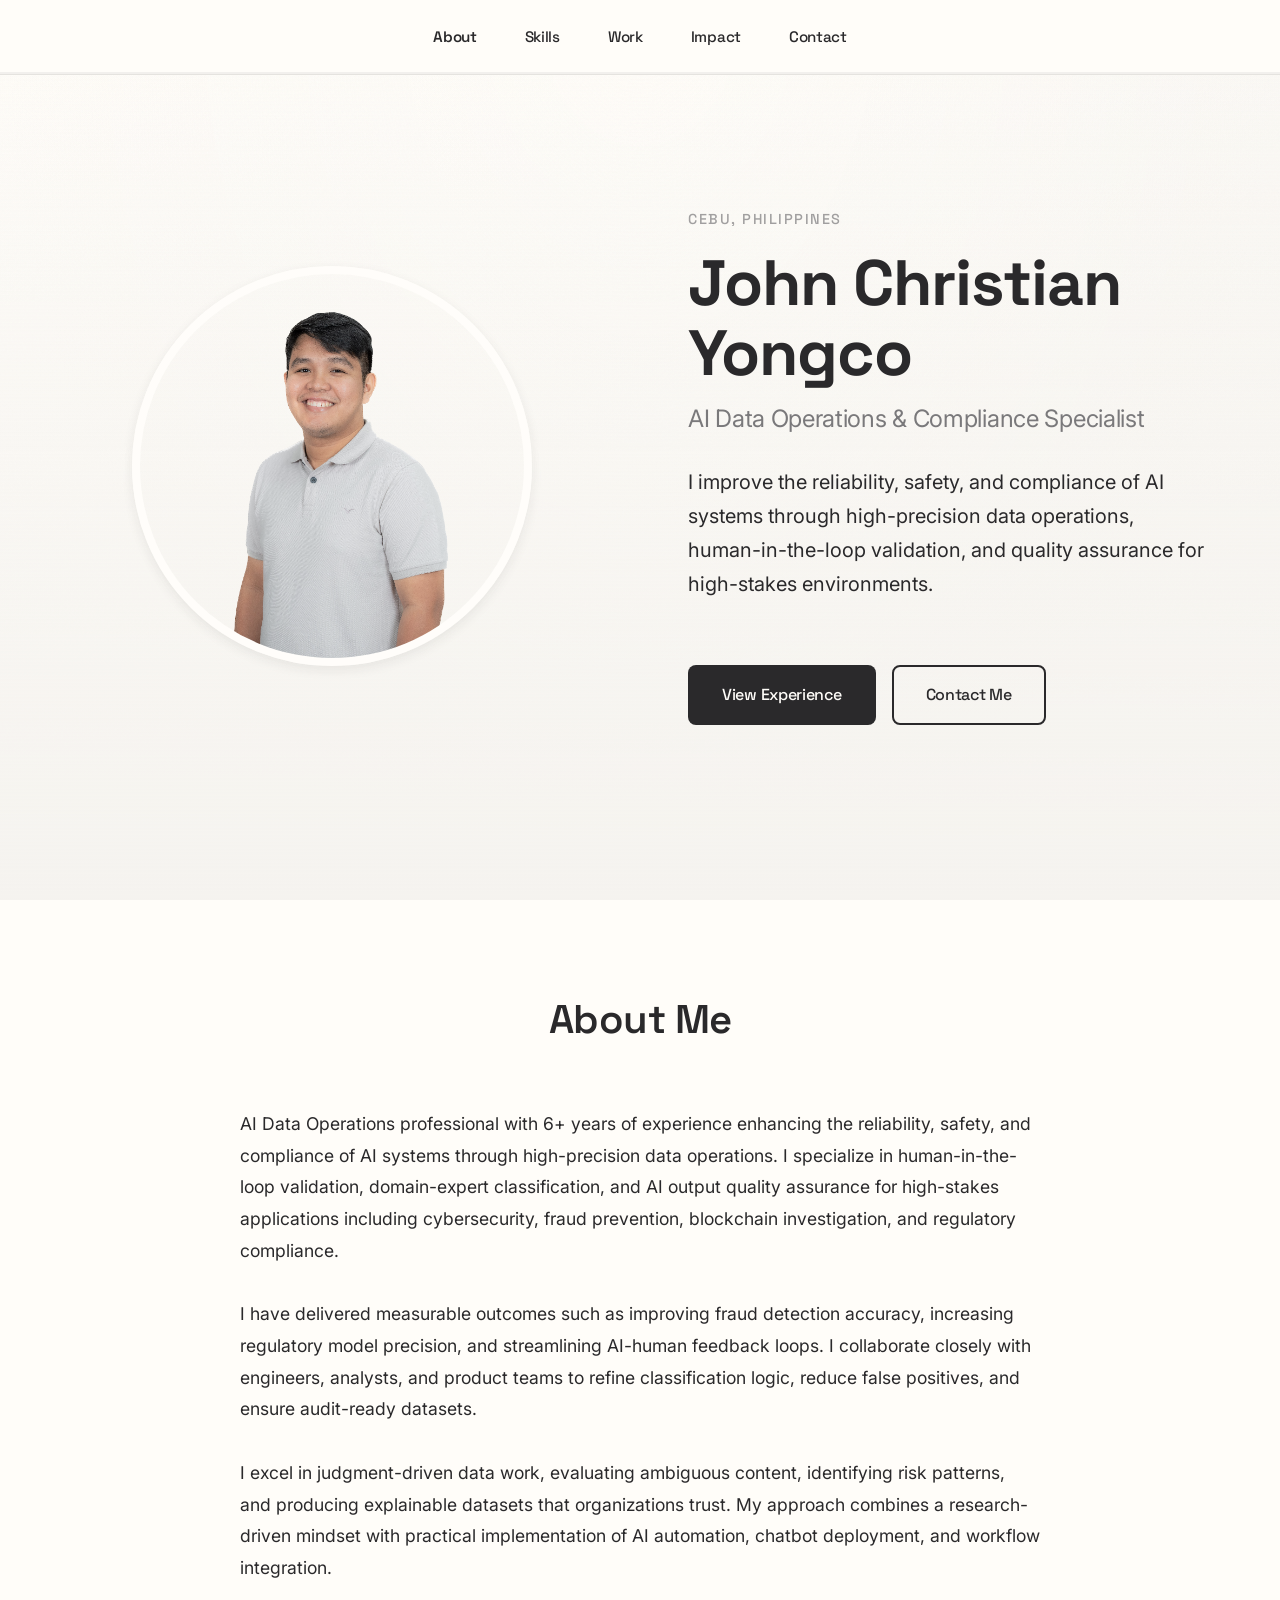
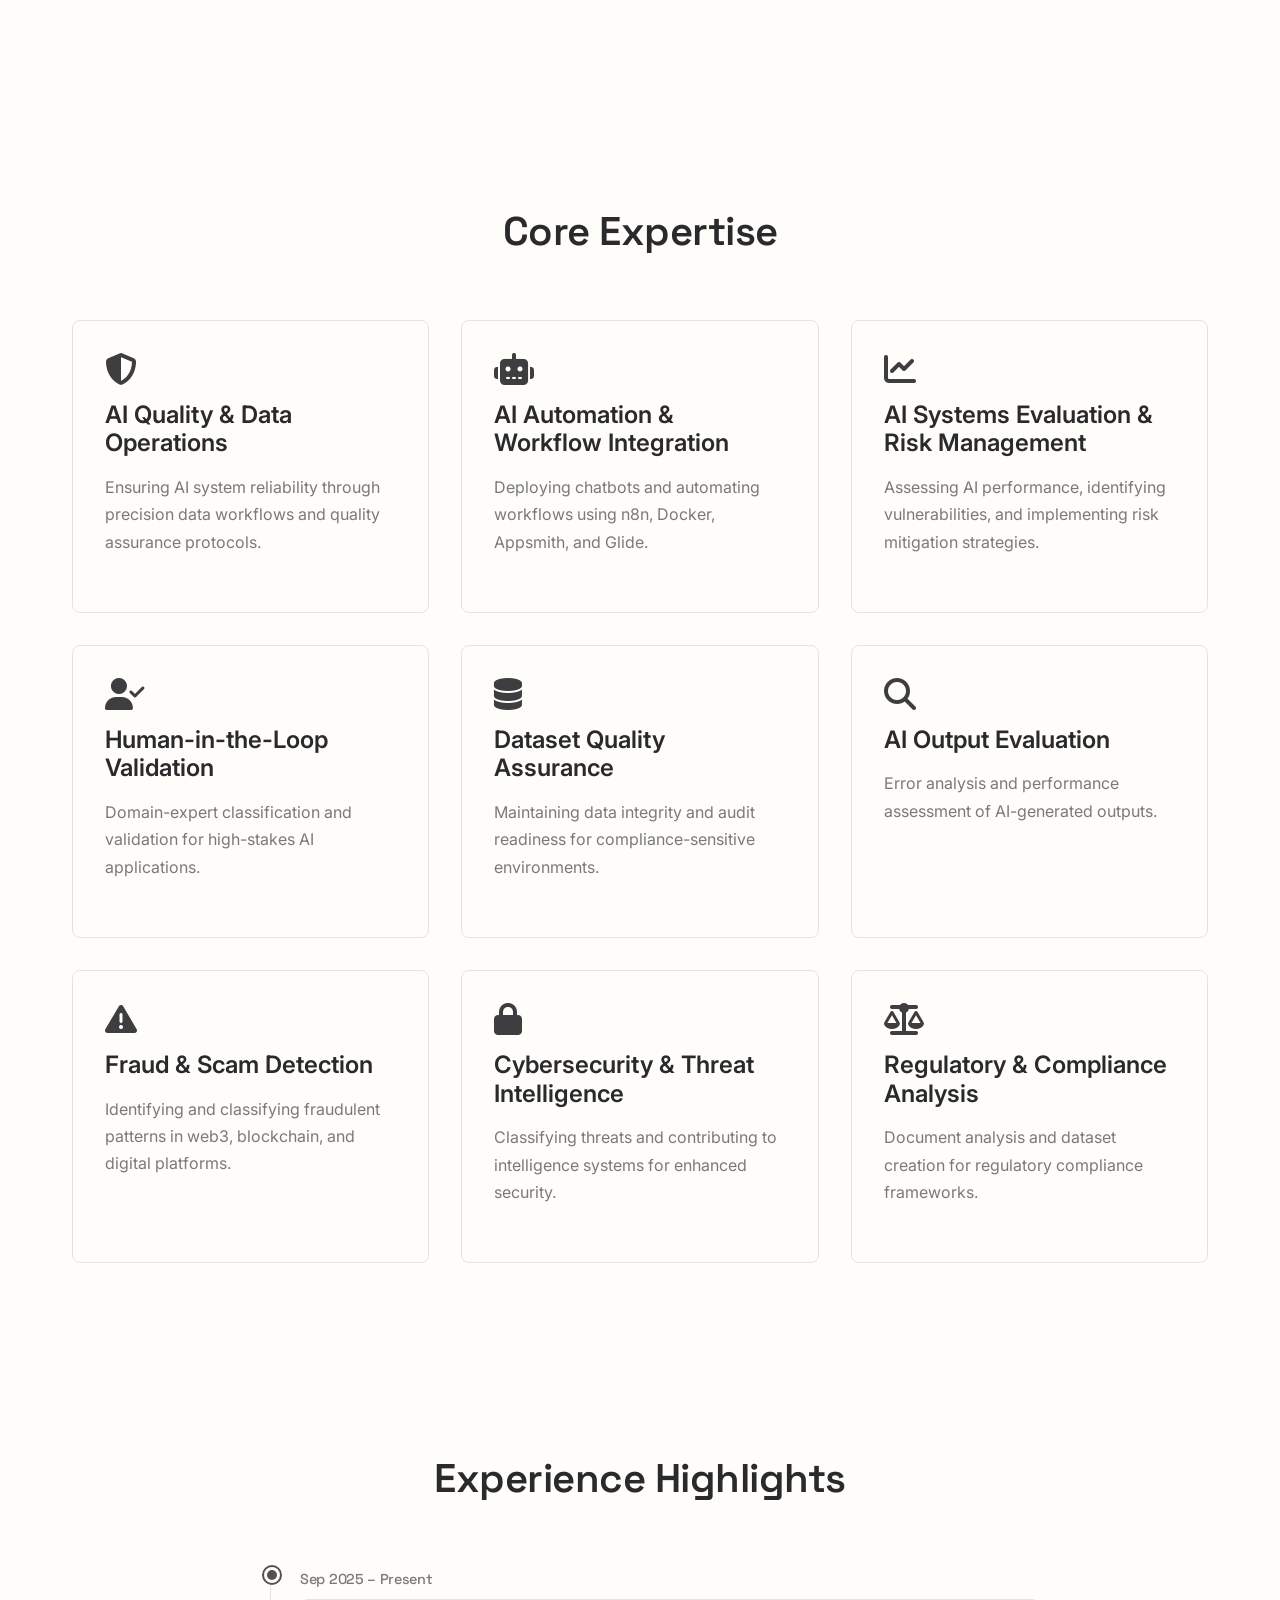
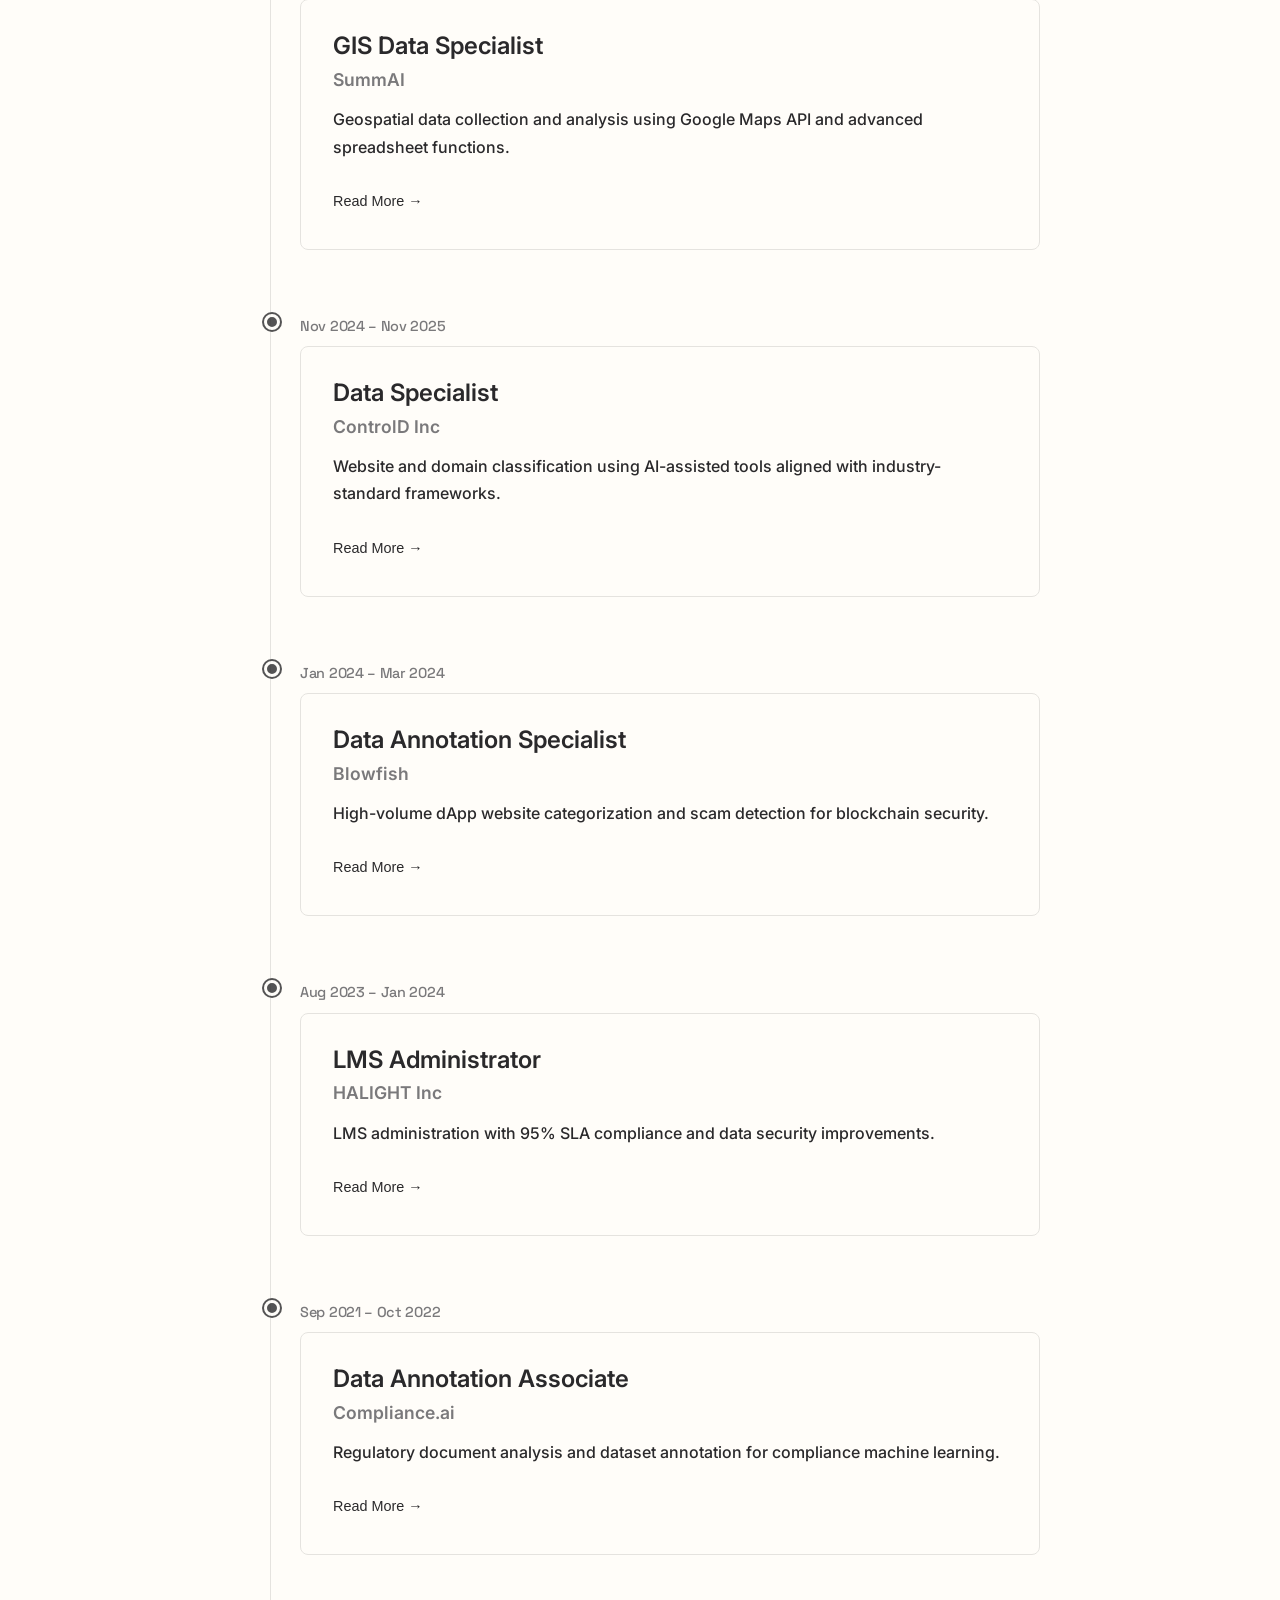
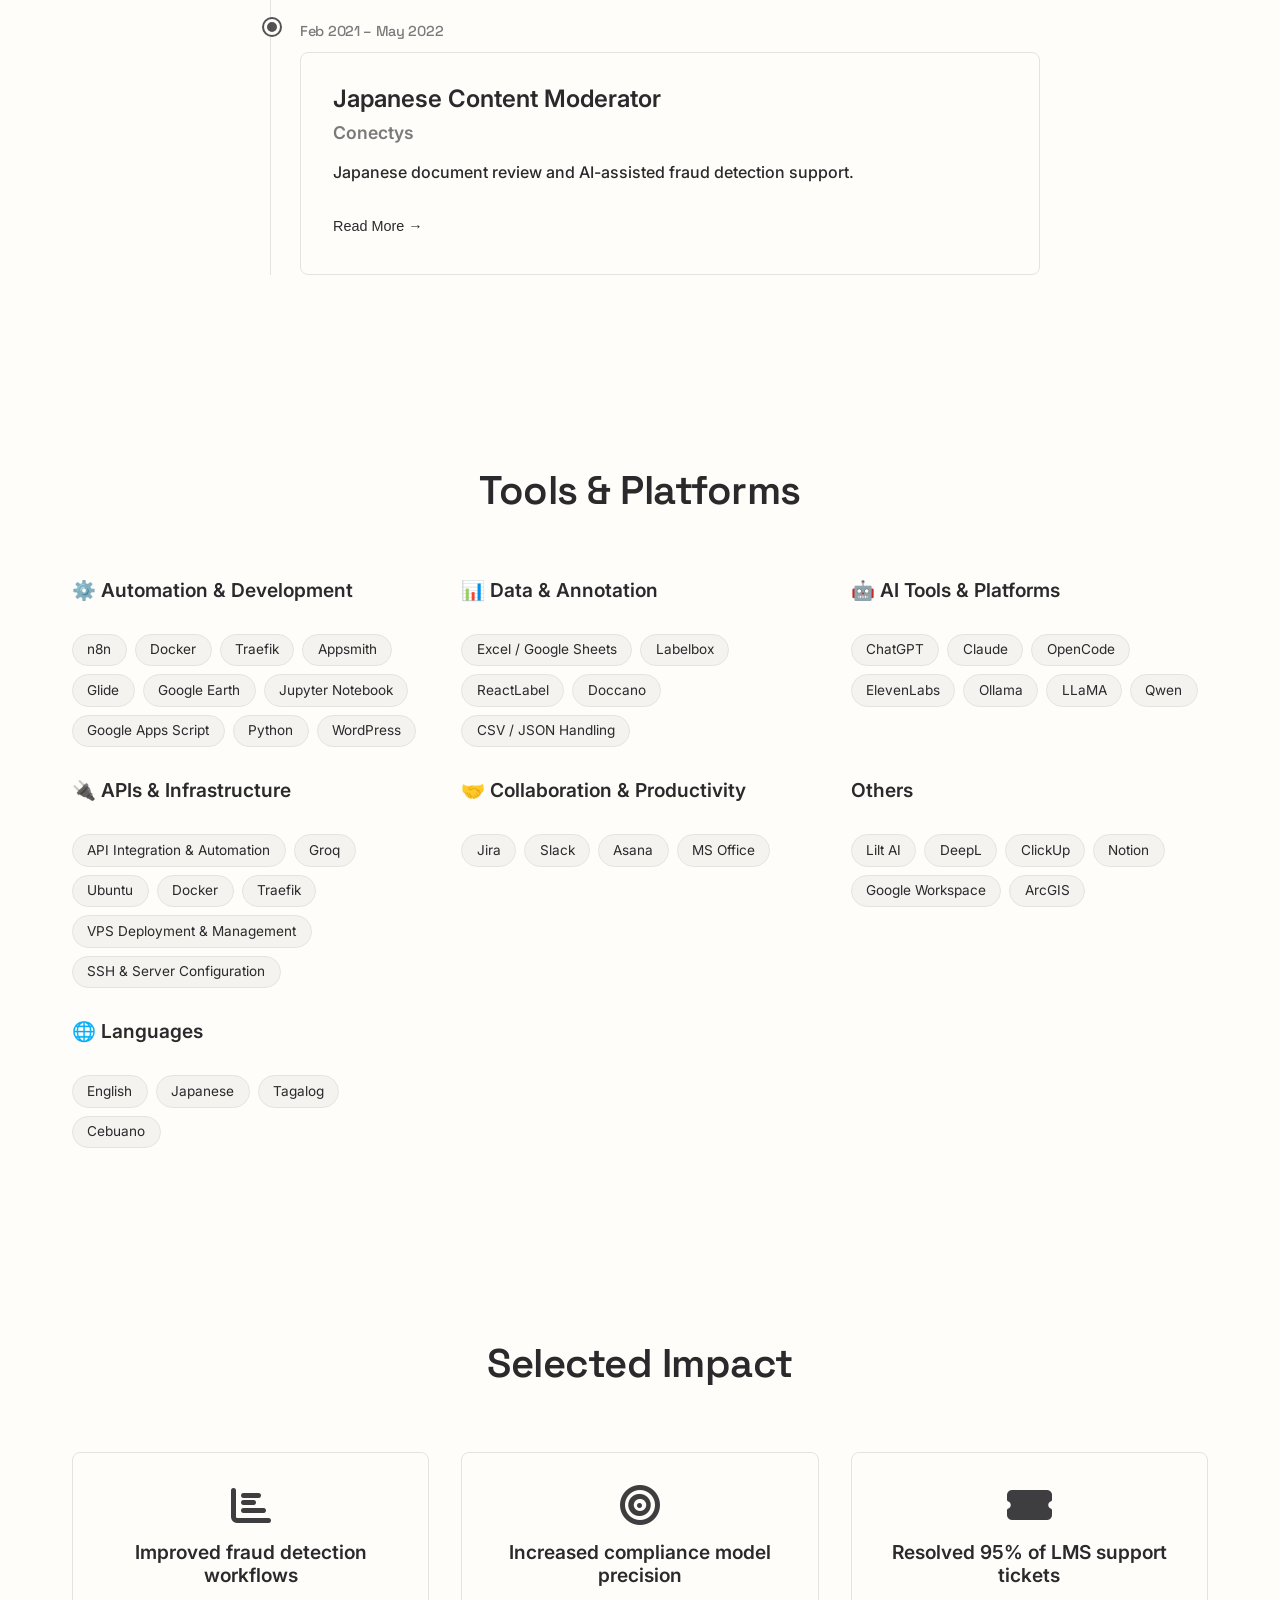
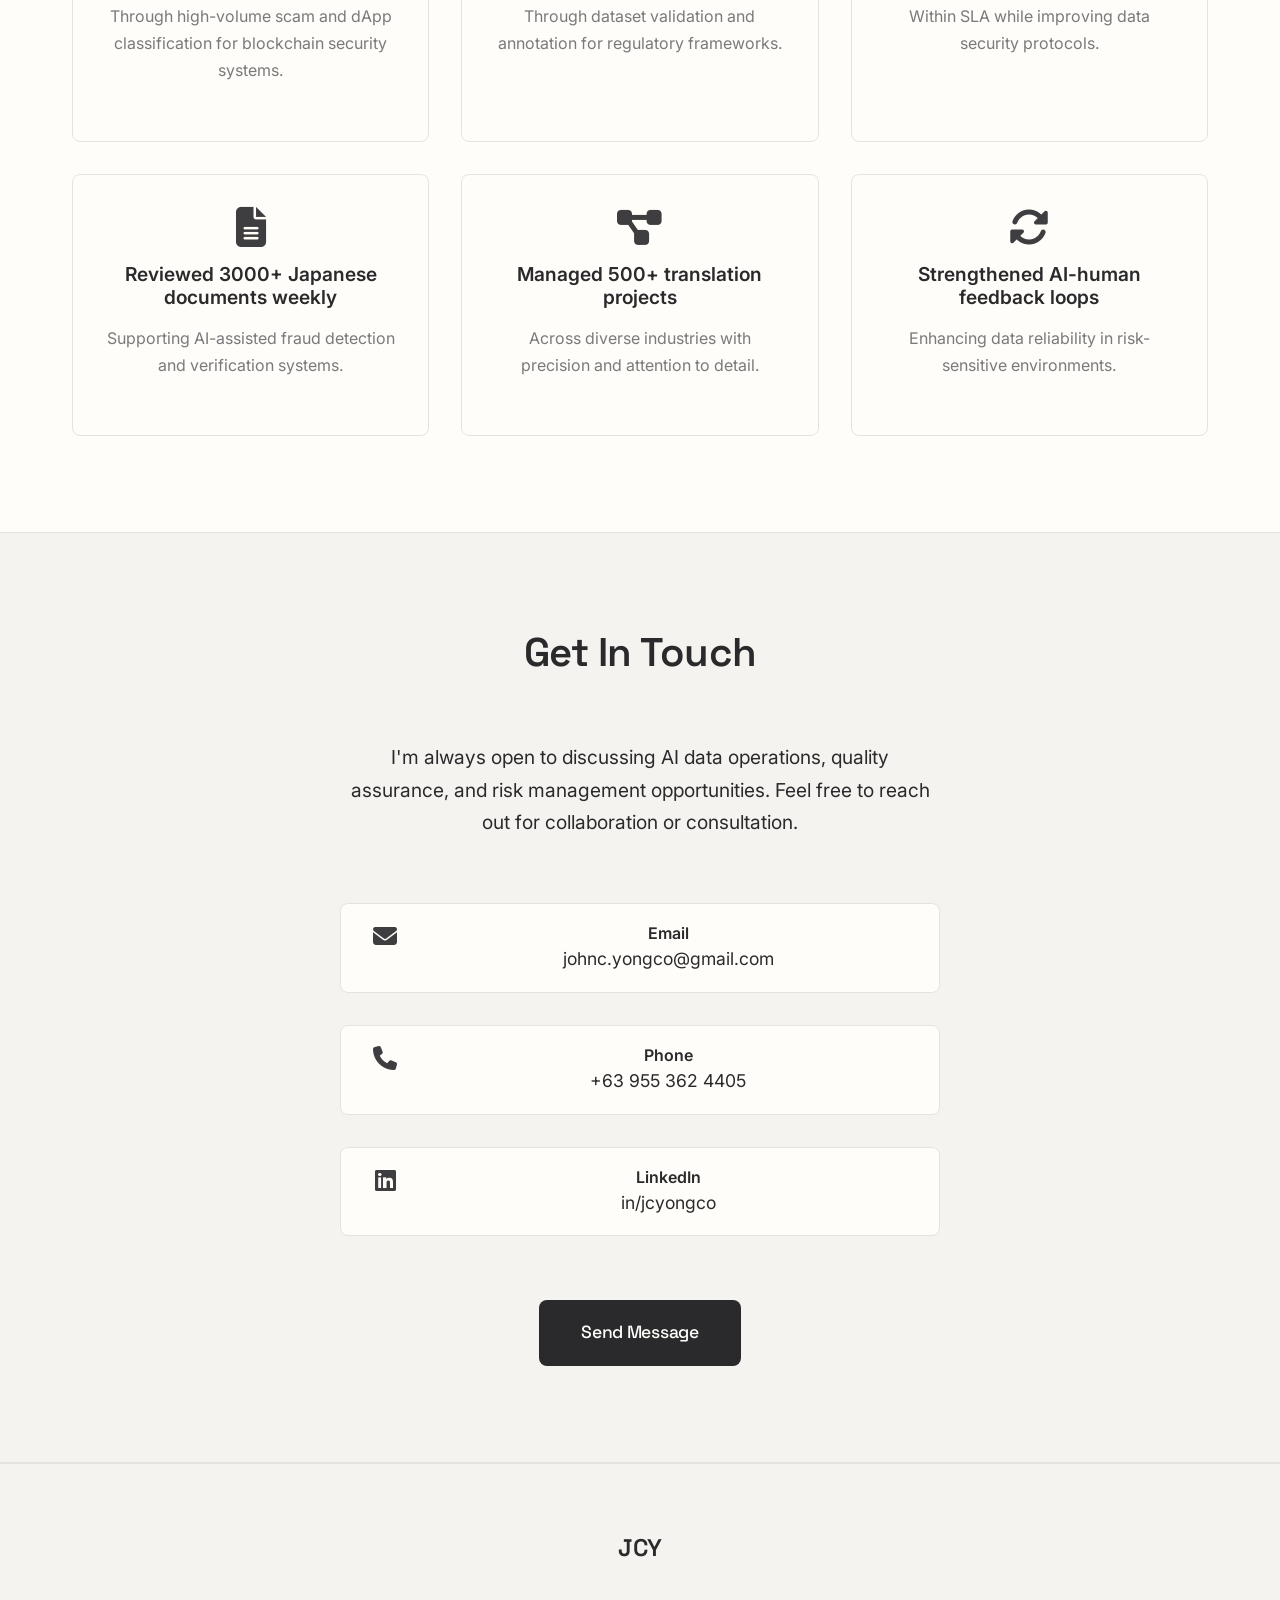
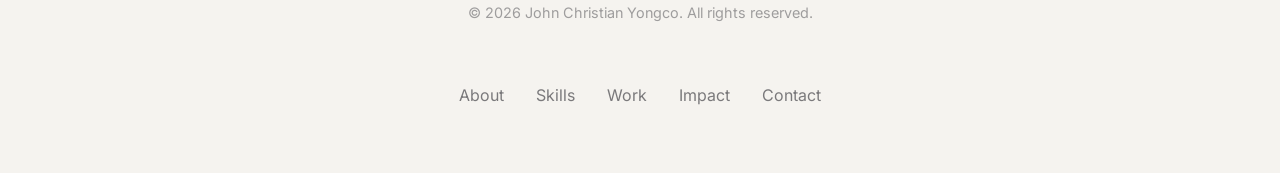
==== index.html @ 4a2e8c57 "Complete portfolio website redesign with monochrome theme - Updated to monochrome color palette (#ff" ====
<!DOCTYPE html>
<html lang="en">
<head>
    <meta charset="UTF-8">
    <meta name="viewport" content="width=device-width, initial-scale=1.0">
    <title>John Christian Yongco | AI Data Operations Specialist</title>
    <meta name="description" content="AI Data Operations professional with 6+ years of experience improving the reliability, safety, and compliance of AI systems through high-precision data work.">
    <link rel="preconnect" href="https://fonts.googleapis.com">
    <link rel="preconnect" href="https://fonts.gstatic.com" crossorigin>
    <link href="https://fonts.googleapis.com/css2?family=Space+Grotesk:wght@300;400;500;600;700&family=Inter:wght@300;400;500;600&display=swap" rel="stylesheet">
    <link rel="stylesheet" href="https://cdnjs.cloudflare.com/ajax/libs/font-awesome/6.4.0/css/all.min.css">
    <link rel="stylesheet" href="style.css">
    <link rel="icon" type="image/x-icon" href="data:image/svg+xml,<svg xmlns=%22http://www.w3.org/2000/svg%22 viewBox=%220 0 100 100%22><text y=%22.9em%22 font-size=%2290%22>⚡</text></svg>">
    
    <!-- JSON-LD Schema Markup -->
    <script type="application/ld+json">
    {
        "@context": "https://schema.org",
        "@type": "Person",
        "name": "John Christian Yongco",
        "jobTitle": "AI Data Operations & Compliance Specialist",
        "description": "AI Data Operations professional with 6+ years of experience improving the reliability, safety, and compliance of AI systems through high-precision data work.",
        "url": "https://jcyongco.com",
        "sameAs": [
            "https://linkedin.com/in/jcyongco"
        ],
        "address": {
            "@type": "PostalAddress",
            "addressLocality": "Cebu",
            "addressRegion": "Central Visayas",
            "addressCountry": "Philippines"
        },
        "email": "johnc.yongco@gmail.com",
        "telephone": "+639553624405",
        "knowsLanguage": ["English", "Japanese", "Tagalog", "Cebuano"],
        "knowsAbout": [
            "AI Data Operations",
            "AI Quality Assurance",
            "Human-in-the-Loop Validation",
            "Fraud Detection",
            "Cybersecurity",
            "Regulatory Compliance",
            "Data Annotation",
            "AI Automation",
            "Workflow Integration"
        ],
        "hasOccupation": {
            "@type": "Occupation",
            "name": "AI Data Operations Specialist",
            "description": "Specializing in improving AI system reliability, safety, and compliance through high-precision data operations and quality assurance.",
            "occupationLocation": "Philippines"
        }
    }
    </script>
</head>
<body>
    <!-- Navigation -->
    <nav class="nav">
        <div class="container nav-container">
            <a href="#" class="nav-logo">JCY</a>
            <div class="nav-links">
                <a href="#about">About</a>
                <a href="#expertise">Skills</a>
                <a href="#experience">Work</a>
                <a href="#impact">Impact</a>
                <a href="#contact">Contact</a>
            </div>
            <button class="nav-toggle" aria-label="Toggle navigation">
                <i class="fas fa-bars"></i>
            </button>
        </div>
        <div class="nav-progress">
            <div class="nav-progress-bar"></div>
        </div>
    </nav>

    <!-- Hero Section -->
    <section class="hero">
        <div class="container hero-container">
            <div class="hero-grid">
                <div class="hero-image">
                    <img src="Images/DSC06567.png" alt="John Christian Yongco - AI Data Operations Specialist" class="profile-image" fetchpriority="high" loading="eager" width="400" height="400">
                </div>
                <div class="hero-content">
                    <p class="hero-location">Cebu, Philippines</p>
                    <h1 class="hero-title">John Christian Yongco</h1>
                    <h2 class="hero-subtitle">AI Data Operations & Compliance Specialist</h2>
                    <p class="hero-description">
                        I improve the reliability, safety, and compliance of AI systems through high-precision data operations, human-in-the-loop validation, and quality assurance for high-stakes environments.
                    </p>
                    <div class="hero-buttons">
                        <a href="#experience" class="btn btn-primary">View Experience</a>
                        <a href="#contact" class="btn btn-secondary">Contact Me</a>
                    </div>
                </div>
            </div>
        </div>
    </section>

    <!-- About Section -->
    <section id="about" class="section about">
        <div class="container">
            <h2 class="section-title">About Me</h2>
            <div class="about-content">
                <p>
                    AI Data Operations professional with 6+ years of experience enhancing the reliability, safety, and compliance of AI systems through high-precision data operations. I specialize in human-in-the-loop validation, domain-expert classification, and AI output quality assurance for high-stakes applications including cybersecurity, fraud prevention, blockchain investigation, and regulatory compliance.
                </p>
                <p>
                    I have delivered measurable outcomes such as improving fraud detection accuracy, increasing regulatory model precision, and streamlining AI-human feedback loops. I collaborate closely with engineers, analysts, and product teams to refine classification logic, reduce false positives, and ensure audit-ready datasets.
                </p>
                <p>
                    I excel in judgment-driven data work, evaluating ambiguous content, identifying risk patterns, and producing explainable datasets that organizations trust. My approach combines a research-driven mindset with practical implementation of AI automation, chatbot deployment, and workflow integration.
                </p>
            </div>
        </div>
    </section>

    <!-- Core Expertise Section -->
    <section id="expertise" class="section expertise">
        <div class="container">
            <h2 class="section-title">Core Expertise</h2>
            <div class="expertise-grid">
                <div class="expertise-card">
                    <i class="fas fa-shield-alt"></i>
                    <h3>AI Quality & Data Operations</h3>
                    <p>Ensuring AI system reliability through precision data workflows and quality assurance protocols.</p>
                </div>
                <div class="expertise-card">
                    <i class="fas fa-robot"></i>
                    <h3>AI Automation & Workflow Integration</h3>
                    <p>Deploying chatbots and automating workflows using n8n, Docker, Appsmith, and Glide.</p>
                </div>
                <div class="expertise-card">
                    <i class="fas fa-chart-line"></i>
                    <h3>AI Systems Evaluation & Risk Management</h3>
                    <p>Assessing AI performance, identifying vulnerabilities, and implementing risk mitigation strategies.</p>
                </div>
                <div class="expertise-card">
                    <i class="fas fa-user-check"></i>
                    <h3>Human-in-the-Loop Validation</h3>
                    <p>Domain-expert classification and validation for high-stakes AI applications.</p>
                </div>
                <div class="expertise-card">
                    <i class="fas fa-database"></i>
                    <h3>Dataset Quality Assurance</h3>
                    <p>Maintaining data integrity and audit readiness for compliance-sensitive environments.</p>
                </div>
                <div class="expertise-card">
                    <i class="fas fa-search"></i>
                    <h3>AI Output Evaluation</h3>
                    <p>Error analysis and performance assessment of AI-generated outputs.</p>
                </div>
                <div class="expertise-card">
                    <i class="fas fa-exclamation-triangle"></i>
                    <h3>Fraud & Scam Detection</h3>
                    <p>Identifying and classifying fraudulent patterns in web3, blockchain, and digital platforms.</p>
                </div>
                <div class="expertise-card">
                    <i class="fas fa-lock"></i>
                    <h3>Cybersecurity & Threat Intelligence</h3>
                    <p>Classifying threats and contributing to intelligence systems for enhanced security.</p>
                </div>
                <div class="expertise-card">
                    <i class="fas fa-balance-scale"></i>
                    <h3>Regulatory & Compliance Analysis</h3>
                    <p>Document analysis and dataset creation for regulatory compliance frameworks.</p>
                </div>
            </div>
        </div>
    </section>

    <!-- Experience Section -->
    <section id="experience" class="section experience">
        <div class="container">
            <h2 class="section-title">Experience Highlights</h2>
            <div class="experience-timeline">
                <div class="experience-item">
                    <div class="experience-date">Sep 2025 – Present</div>
                    <div class="experience-content">
                        <h3>GIS Data Specialist</h3>
                        <h4>SummAI</h4>
                        <p class="experience-summary">Geospatial data collection and analysis using Google Maps API and advanced spreadsheet functions.</p>
                        <div class="experience-details">
                            <p>Using Google Maps API and advanced spreadsheet functions to collect, organize, and analyze geospatial data. Researching and validating datasets for mapping and location-based projects, processing addresses for GIS accuracy, and improving efficiency in spatial data workflows.</p>
                        </div>
                        <button class="btn-read-more" data-target="exp1">Read More</button>
                    </div>
                </div>
                <div class="experience-item">
                    <div class="experience-date">Nov 2024 – Nov 2025</div>
                    <div class="experience-content">
                        <h3>Data Specialist</h3>
                        <h4>ControlD Inc</h4>
                        <p class="experience-summary">Website and domain classification using AI-assisted tools aligned with industry-standard frameworks.</p>
                        <div class="experience-details">
                            <p>Classified websites and domains using AI-assisted tools aligned with industry-standard frameworks. Performed manual review of AI-generated outputs for quality and accuracy, identified website functions and risk factors for precise categorization, and contributed to threat intelligence and filtering systems.</p>
                        </div>
                        <button class="btn-read-more" data-target="exp2">Read More</button>
                    </div>
                </div>
                <div class="experience-item">
                    <div class="experience-date">Jan 2024 – Mar 2024</div>
                    <div class="experience-content">
                        <h3>Data Annotation Specialist</h3>
                        <h4>Blowfish</h4>
                        <p class="experience-summary">High-volume dApp website categorization and scam detection for blockchain security.</p>
                        <div class="experience-details">
                            <p>Categorized over 1000 dApp websites per day, identified and blocked over 500 scam websites daily, and labeled datasets to improve fraud detection model performance for blockchain security applications.</p>
                        </div>
                        <button class="btn-read-more" data-target="exp3">Read More</button>
                    </div>
                </div>
                <div class="experience-item">
                    <div class="experience-date">Aug 2023 – Jan 2024</div>
                    <div class="experience-content">
                        <h3>LMS Administrator</h3>
                        <h4>HALIGHT Inc</h4>
                        <p class="experience-summary">LMS administration with 95% SLA compliance and data security improvements.</p>
                        <div class="experience-details">
                            <p>Resolved 95% of user tickets within SLA, improved data security protocols, supported content migration and localization, investigated fraudulent accounts, and reviewed analytics for technical troubleshooting.</p>
                        </div>
                        <button class="btn-read-more" data-target="exp4">Read More</button>
                    </div>
                </div>
                <div class="experience-item">
                    <div class="experience-date">Sep 2021 – Oct 2022</div>
                    <div class="experience-content">
                        <h3>Data Annotation Associate</h3>
                        <h4>Compliance.ai</h4>
                        <p class="experience-summary">Regulatory document analysis and dataset annotation for compliance machine learning.</p>
                        <div class="experience-details">
                            <p>Managed and analyzed regulatory documents across jurisdictions, annotated and validated datasets for compliance-related machine learning, and helped improve model precision for regulatory compliance applications.</p>
                        </div>
                        <button class="btn-read-more" data-target="exp5">Read More</button>
                    </div>
                </div>
                <div class="experience-item">
                    <div class="experience-date">Feb 2021 – May 2022</div>
                    <div class="experience-content">
                        <h3>Japanese Content Moderator</h3>
                        <h4>Conectys</h4>
                        <p class="experience-summary">Japanese document review and AI-assisted fraud detection support.</p>
                        <div class="experience-details">
                            <p>Reviewed over 3000 Japanese documents weekly, supported AI-assisted fraud detection and document verification, exceeded SLA by 15%, and worked with QA teams to improve output quality.</p>
                        </div>
                        <button class="btn-read-more" data-target="exp6">Read More</button>
                    </div>
                </div>
            </div>
        </div>
    </section>

    <!-- Tools & Platforms Section -->
    <section class="section tools">
        <div class="container">
            <h2 class="section-title">Tools & Platforms</h2>
            <div class="tools-grid">
                <div class="tools-category">
                    <h3>⚙️ Automation & Development</h3>
                    <div class="tools-list">
                        <span>n8n</span>
                        <span>Docker</span>
                        <span>Traefik</span>
                        <span>Appsmith</span>
                        <span>Glide</span>
                        <span>Google Earth</span>
                        <span>Jupyter Notebook</span>
                        <span>Google Apps Script</span>
                        <span>Python</span>
                        <span>WordPress</span>
                    </div>
                </div>
                <div class="tools-category">
                    <h3>📊 Data & Annotation</h3>
                    <div class="tools-list">
                        <span>Excel / Google Sheets</span>
                        <span>Labelbox</span>
                        <span>ReactLabel</span>
                        <span>Doccano</span>
                        <span>CSV / JSON Handling</span>
                    </div>
                </div>
                <div class="tools-category">
                    <h3>🤖 AI Tools & Platforms</h3>
                    <div class="tools-list">
                        <span>ChatGPT</span>
                        <span>Claude</span>
                        <span>OpenCode</span>
                        <span>ElevenLabs</span>
                        <span>Ollama</span>
                        <span>LLaMA</span>
                        <span>Qwen</span>
                    </div>
                </div>
                <div class="tools-category">
                    <h3>🔌 APIs & Infrastructure</h3>
                    <div class="tools-list">
                        <span>API Integration & Automation</span>
                        <span>Groq</span>
                        <span>Ubuntu</span>
                        <span>Docker</span>
                        <span>Traefik</span>
                        <span>VPS Deployment & Management</span>
                        <span>SSH & Server Configuration</span>
                    </div>
                </div>
                <div class="tools-category">
                    <h3>🤝 Collaboration & Productivity</h3>
                    <div class="tools-list">
                        <span>Jira</span>
                        <span>Slack</span>
                        <span>Asana</span>
                        <span>MS Office</span>
                    </div>
                </div>
                <div class="tools-category">
                    <h3>Others</h3>
                    <div class="tools-list">
                        <span>Lilt AI</span>
                        <span>DeepL</span>
                        <span>ClickUp</span>
                        <span>Notion</span>
                        <span>Google Workspace</span>
                        <span>ArcGIS</span>
                    </div>
                </div>
                <div class="tools-category">
                    <h3>🌐 Languages</h3>
                    <div class="tools-list">
                        <span>English</span>
                        <span>Japanese</span>
                        <span>Tagalog</span>
                        <span>Cebuano</span>
                    </div>
                </div>
            </div>
        </div>
    </section>

    <!-- Impact Section -->
    <section id="impact" class="section impact">
        <div class="container">
            <h2 class="section-title">Selected Impact</h2>
            <div class="impact-grid">
                <div class="impact-card">
                    <i class="fas fa-chart-bar"></i>
                    <h3>Improved fraud detection workflows</h3>
                    <p>Through high-volume scam and dApp classification for blockchain security systems.</p>
                </div>
                <div class="impact-card">
                    <i class="fas fa-bullseye"></i>
                    <h3>Increased compliance model precision</h3>
                    <p>Through dataset validation and annotation for regulatory frameworks.</p>
                </div>
                <div class="impact-card">
                    <i class="fas fa-ticket-alt"></i>
                    <h3>Resolved 95% of LMS support tickets</h3>
                    <p>Within SLA while improving data security protocols.</p>
                </div>
                <div class="impact-card">
                    <i class="fas fa-file-alt"></i>
                    <h3>Reviewed 3000+ Japanese documents weekly</h3>
                    <p>Supporting AI-assisted fraud detection and verification systems.</p>
                </div>
                <div class="impact-card">
                    <i class="fas fa-project-diagram"></i>
                    <h3>Managed 500+ translation projects</h3>
                    <p>Across diverse industries with precision and attention to detail.</p>
                </div>
                <div class="impact-card">
                    <i class="fas fa-sync-alt"></i>
                    <h3>Strengthened AI-human feedback loops</h3>
                    <p>Enhancing data reliability in risk-sensitive environments.</p>
                </div>
            </div>
        </div>
    </section>

    <!-- Contact Section -->
    <section id="contact" class="section contact">
        <div class="container">
            <h2 class="section-title">Get In Touch</h2>
            <div class="contact-content">
                <p class="contact-description">
                    I'm always open to discussing AI data operations, quality assurance, and risk management opportunities. Feel free to reach out for collaboration or consultation.
                </p>
                <div class="contact-info">
                    <div class="contact-item">
                        <i class="fas fa-envelope"></i>
                        <div>
                            <h3>Email</h3>
                            <a href="mailto:johnc.yongco@gmail.com">johnc.yongco@gmail.com</a>
                        </div>
                    </div>
                    <div class="contact-item">
                        <i class="fas fa-phone"></i>
                        <div>
                            <h3>Phone</h3>
                            <a href="tel:+639553624405">+63 955 362 4405</a>
                        </div>
                    </div>
                    <div class="contact-item">
                        <i class="fab fa-linkedin"></i>
                        <div>
                            <h3>LinkedIn</h3>
                            <a href="https://linkedin.com/in/jcyongco" target="_blank">in/jcyongco</a>
                        </div>
                    </div>
                </div>
                <a href="mailto:johnc.yongco@gmail.com" class="btn btn-primary btn-large">Send Message</a>
            </div>
        </div>
    </section>

    <!-- Footer -->
    <footer class="footer">
        <div class="container">
            <div class="footer-content">
                <div class="footer-logo">JCY</div>
                <p class="footer-copyright">© 2025 John Christian Yongco. All rights reserved.</p>
                <div class="footer-links">
                    <a href="#about">About</a>
                    <a href="#expertise">Skills</a>
                    <a href="#experience">Work</a>
                    <a href="#impact">Impact</a>
                    <a href="#contact">Contact</a>
                </div>
            </div>
        </div>
    </footer>

    <script src="script.js"></script>
</body>
</html>
---- style.css ----
/* Reset & Base Styles */
* {
    margin: 0;
    padding: 0;
    box-sizing: border-box;
}

:root {
    --color-primary: #2a292b;
    --color-secondary: #5a595b;
    --color-accent: #2a292b;
    --color-text: #2a292b;
    --color-text-light: #7a797b;
    --color-background: #fffdf9;
    --color-background-alt: #f5f3ef;
    --color-border: #e5e3df;
    --color-card: #fffdf9;
    --spacing-xs: 0.5rem;
    --spacing-sm: 1rem;
    --spacing-md: 2rem;
    --spacing-lg: 4rem;
    --spacing-xl: 6rem;
    --border-radius: 8px;
    --transition: all 0.3s ease;
    --shadow: 0 4px 12px rgba(42, 41, 43, 0.08);
    --shadow-hover: 0 8px 24px rgba(42, 41, 43, 0.12);
}

html {
    scroll-behavior: smooth;
}

body {
    font-family: 'Inter', -apple-system, BlinkMacSystemFont, 'Segoe UI', Roboto, sans-serif;
    line-height: 1.7;
    color: var(--color-text);
    background-color: var(--color-background);
    overflow-x: hidden;
    position: relative;
    min-height: 100vh;
    font-weight: 400;
    -webkit-font-smoothing: antialiased;
    -moz-osx-font-smoothing: grayscale;
}

body::before {
    content: '';
    position: fixed;
    inset: 0;
    z-index: -1;
    background: 
        linear-gradient(135deg, #fffdf9 0%, #f9f7f3 100%),
        radial-gradient(circle at 20% 80%, rgba(42, 41, 43, 0.03) 0%, transparent 50%),
        radial-gradient(circle at 80% 20%, rgba(42, 41, 43, 0.03) 0%, transparent 50%);
    opacity: 1;
    pointer-events: none;
}

body::after {
    content: '';
    position: fixed;
    inset: 0;
    z-index: -1;
    background-image: url("data:image/svg+xml,%3Csvg viewBox='0 0 400 400' xmlns='http://www.w3.org/2000/svg'%3E%3Cfilter id='noiseFilter'%3E%3CfeTurbulence type='fractalNoise' baseFrequency='0.9' numOctaves='3' stitchTiles='stitch'/%3E%3C/filter%3E%3Crect width='100%25' height='100%25' filter='url(%23noiseFilter)' opacity='0.02'/%3E%3C/svg%3E");
    pointer-events: none;
}

.container {
    max-width: 1200px;
    margin: 0 auto;
    padding: 0 var(--spacing-md);
}

.section {
    padding: var(--spacing-xl) 0;
}

.section-title {
    font-family: 'Space Grotesk', sans-serif;
    font-size: 2.5rem;
    font-weight: 600;
    text-align: center;
    margin-bottom: var(--spacing-lg);
    color: var(--color-primary);
    letter-spacing: -0.5px;
}

/* Typography */
h1, h2, h3, h4 {
    font-weight: 600;
    line-height: 1.2;
}

h1 { font-size: 3.5rem; }
h2 { font-size: 2.5rem; }
h3 { font-size: 1.5rem; }
h4 { font-size: 1.1rem; color: var(--color-text-light); }

p {
    margin-bottom: 1.5rem;
    font-size: 1.1rem;
    color: var(--color-text);
}

a {
    color: var(--color-accent);
    text-decoration: none;
    transition: var(--transition);
}

a:hover {
    color: var(--color-secondary);
}

/* Buttons */
.btn {
    display: inline-block;
    padding: 0.875rem 2rem;
    border-radius: var(--border-radius);
    font-weight: 500;
    font-size: 1rem;
    text-align: center;
    cursor: pointer;
    transition: var(--transition);
    border: 2px solid transparent;
}

.btn-primary {
    background-color: var(--color-primary);
    color: var(--color-background);
    font-family: 'Space Grotesk', sans-serif;
    font-weight: 500;
    letter-spacing: -0.3px;
}

.btn-primary:hover {
    background-color: var(--color-text);
    transform: translateY(-2px);
    box-shadow: var(--shadow-hover);
}

.btn-secondary {
    background-color: transparent;
    color: var(--color-primary);
    border-color: var(--color-primary);
    font-family: 'Space Grotesk', sans-serif;
    font-weight: 500;
    letter-spacing: -0.3px;
}

.btn-secondary:hover {
    background-color: var(--color-primary);
    color: var(--color-background);
    transform: translateY(-2px);
}



.btn-large {
    padding: 1rem 2.5rem;
    font-size: 1.1rem;
}

/* Navigation */
.nav {
    position: fixed;
    top: 0;
    left: 0;
    right: 0;
    background-color: rgba(255, 253, 249, 0.98);
    backdrop-filter: blur(10px);
    z-index: 1000;
    padding: 1rem 0;
    border-bottom: 1px solid var(--color-border);
}

.nav-container {
    display: flex;
    justify-content: center;
    align-items: center;
    position: relative;
    width: 100%;
}

.nav-logo {
    font-family: 'Space Grotesk', sans-serif;
    font-size: 1.5rem;
    font-weight: 600;
    color: var(--color-primary);
    display: none;
    letter-spacing: -0.5px;
}

.nav-links {
    display: flex;
    align-items: center;
    justify-content: center;
    flex: 1;
    max-width: fit-content;
    margin: 0 auto;
}

.nav-links a {
    padding: 0.5rem 1.25rem;
    position: relative;
}

.nav-links a + a {
    margin-left: 0.5rem;
}

.nav-links a {
    color: var(--color-text);
    font-weight: 500;
    font-family: 'Space Grotesk', sans-serif;
    font-size: 0.95rem;
    letter-spacing: -0.3px;
}

.nav-links a:hover {
    color: #000000;
}

.nav-links a:active,
.nav-links a:focus {
    color: #000000;
    outline: none;
}

.nav-toggle {
    display: none;
    background: none;
    border: none;
    font-size: 1.5rem;
    color: var(--color-primary);
    cursor: pointer;
    opacity: 0.8;
}

.nav-toggle:hover {
    opacity: 1;
}

.nav-progress {
    position: absolute;
    bottom: 0;
    left: 0;
    right: 0;
    height: 2px;
    background-color: rgba(0, 0, 0, 0.05);
}

.nav-progress-bar {
    height: 100%;
    width: 0%;
    background-color: var(--color-primary);
    transition: width 0.3s ease;
    opacity: 0.8;
}

/* Hero Section */
.hero {
    padding-top: 8rem;
    padding-bottom: var(--spacing-xl);
    background: linear-gradient(to bottom, transparent, var(--color-background-alt) 100%);
    min-height: 100vh;
    display: flex;
    align-items: center;
    position: relative;
}

.hero::before {
    content: '';
    position: absolute;
    top: 0;
    left: 0;
    right: 0;
    height: 100%;
    background: radial-gradient(ellipse at 50% 0%, rgba(255, 253, 249, 0.8) 0%, transparent 70%);
    pointer-events: none;
    z-index: -1;
}

.hero-container {
    max-width: 1200px;
}

.hero-grid {
    display: grid;
    grid-template-columns: 1fr 1fr;
    gap: var(--spacing-xl);
    align-items: center;
}

.hero-image {
    display: flex;
    justify-content: center;
    align-items: center;
}

.profile-image {
    width: 100%;
    max-width: 400px;
    height: auto;
    border-radius: 50%;
    object-fit: cover;
    aspect-ratio: 1;
    border: 8px solid var(--color-background);
    box-shadow: var(--shadow);
    transition: var(--transition);
    filter: grayscale(20%);
}

.profile-image:hover {
    transform: scale(1.02);
    box-shadow: var(--shadow-hover);
}

.hero-location {
    font-size: 0.9rem;
    color: var(--color-text-light);
    margin-bottom: var(--spacing-sm);
    text-transform: uppercase;
    letter-spacing: 1.5px;
    font-family: 'Space Grotesk', sans-serif;
    font-weight: 500;
    opacity: 0.7;
}

.hero-title {
    font-family: 'Space Grotesk', sans-serif;
    font-size: 4rem;
    margin-bottom: var(--spacing-sm);
    color: var(--color-primary);
    font-weight: 700;
    letter-spacing: -1px;
    line-height: 1.1;
}

.hero-subtitle {
    font-size: 1.5rem;
    color: var(--color-text-light);
    margin-bottom: var(--spacing-md);
    font-weight: 400;
    font-family: 'Inter', sans-serif;
    letter-spacing: -0.3px;
}

.hero-description {
    font-size: 1.25rem;
    color: var(--color-text);
    margin-bottom: var(--spacing-lg);
    max-width: 600px;
}

.hero-buttons {
    display: flex;
    gap: var(--spacing-sm);
    flex-wrap: wrap;
}

/* About Section */
.about-content {
    max-width: 800px;
    margin: 0 auto;
    font-size: 1.1rem;
    line-height: 1.8;
}

.about-content p {
    margin-bottom: var(--spacing-md);
}

/* Expertise Section */
.expertise-grid {
    display: grid;
    grid-template-columns: repeat(auto-fit, minmax(300px, 1fr));
    gap: var(--spacing-md);
    margin-top: var(--spacing-lg);
}

.expertise-card {
    background: var(--color-card);
    padding: var(--spacing-md);
    border-radius: var(--border-radius);
    border: 1px solid var(--color-border);
    transition: var(--transition);
    backdrop-filter: blur(10px);
}

.expertise-card:hover {
    transform: translateY(-4px);
    box-shadow: var(--shadow-hover);
    border-color: var(--color-primary);
    background-color: var(--color-background-alt);
}

.expertise-card i {
    font-size: 2rem;
    color: var(--color-primary);
    margin-bottom: var(--spacing-sm);
    opacity: 0.9;
}

.expertise-card h3 {
    margin-bottom: var(--spacing-sm);
    color: var(--color-primary);
}

.expertise-card p {
    color: var(--color-text-light);
    font-size: 1rem;
}

/* Experience Section */
.experience-timeline {
    max-width: 800px;
    margin: 0 auto;
    position: relative;
}

.experience-timeline::before {
    content: '';
    position: absolute;
    left: 30px;
    top: 0;
    bottom: 0;
    width: 1px;
    background-color: var(--color-border);
}

.experience-item {
    position: relative;
    padding-left: 60px;
    margin-bottom: var(--spacing-lg);
}

.experience-item:last-child {
    margin-bottom: 0;
}

.experience-item::before {
    content: '';
    position: absolute;
    left: 24px;
    top: 0;
    width: 10px;
    height: 10px;
    border-radius: 50%;
    background-color: var(--color-primary);
    border: 3px solid var(--color-background);
    box-shadow: 0 0 0 2px var(--color-primary);
    opacity: 0.8;
}

.experience-date {
    font-weight: 500;
    color: var(--color-text-light);
    margin-bottom: var(--spacing-xs);
    font-size: 0.9rem;
    font-family: 'Space Grotesk', sans-serif;
    letter-spacing: -0.3px;
}

.experience-content {
    background: var(--color-card);
    padding: var(--spacing-md);
    border-radius: var(--border-radius);
    border: 1px solid var(--color-border);
}

.experience-content h3 {
    color: var(--color-primary);
    margin-bottom: var(--spacing-xs);
}

.experience-content h4 {
    margin-bottom: var(--spacing-sm);
}

.experience-content p {
    color: var(--color-text);
    font-size: 1rem;
}

.experience-summary {
    font-weight: 500;
    margin-bottom: var(--spacing-sm);
}

.experience-details {
    display: none;
    margin-top: var(--spacing-sm);
    padding-top: var(--spacing-sm);
    border-top: 1px solid var(--color-border);
}

.experience-details.active {
    display: block;
}

.btn-read-more {
    background: none;
    border: none;
    color: var(--color-accent);
    font-weight: 500;
    font-size: 0.9rem;
    cursor: pointer;
    padding: 0.5rem 0;
    margin-top: var(--spacing-xs);
    transition: var(--transition);
}

.btn-read-more:hover {
    color: var(--color-primary);
}

.btn-read-more::after {
    content: ' →';
    transition: var(--transition);
}

.btn-read-more.active::after {
    content: ' ↑';
}

/* Tools Section */
.tools-grid {
    display: grid;
    grid-template-columns: repeat(auto-fill, minmax(280px, 1fr));
    gap: var(--spacing-md);
    margin-top: var(--spacing-lg);
}

.tools-category h3 {
    color: var(--color-primary);
    margin-bottom: var(--spacing-md);
    font-size: 1.2rem;
}

.tools-list {
    display: flex;
    flex-wrap: wrap;
    gap: 0.5rem;
}

.tools-list span {
    background: var(--color-background-alt);
    padding: 0.4rem 0.9rem;
    border-radius: 20px;
    font-size: 0.85rem;
    color: var(--color-text);
    border: 1px solid var(--color-border);
    transition: var(--transition);
    line-height: 1.3;
    font-family: 'Inter', sans-serif;
    font-weight: 400;
}

.tools-list span:hover {
    background: var(--color-primary);
    color: var(--color-background);
    border-color: var(--color-primary);
}

/* Impact Section */
.impact-grid {
    display: grid;
    grid-template-columns: repeat(auto-fit, minmax(300px, 1fr));
    gap: var(--spacing-md);
    margin-top: var(--spacing-lg);
}

.impact-card {
    background: var(--color-card);
    padding: var(--spacing-md);
    border-radius: var(--border-radius);
    border: 1px solid var(--color-border);
    text-align: center;
    transition: var(--transition);
    backdrop-filter: blur(10px);
}

.impact-card:hover {
    transform: translateY(-4px);
    box-shadow: var(--shadow-hover);
    border-color: var(--color-primary);
    background-color: var(--color-background-alt);
}

.impact-card i {
    font-size: 2.5rem;
    color: var(--color-primary);
    margin-bottom: var(--spacing-sm);
    opacity: 0.9;
}

.impact-card h3 {
    color: var(--color-primary);
    margin-bottom: var(--spacing-sm);
    font-size: 1.2rem;
}

.impact-card p {
    color: var(--color-text-light);
    font-size: 1rem;
}

/* Contact Section */
.contact {
    background-color: var(--color-background-alt);
    border-top: 1px solid var(--color-border);
    border-bottom: 1px solid var(--color-border);
}

.contact-description {
    text-align: center;
    max-width: 600px;
    margin: 0 auto var(--spacing-lg);
    font-size: 1.2rem;
}

.contact-info {
    max-width: 600px;
    margin: 0 auto var(--spacing-lg);
}

.contact-item {
    display: flex;
    align-items: flex-start;
    gap: var(--spacing-md);
    margin-bottom: var(--spacing-md);
    padding: 1.25rem var(--spacing-md);
    background: var(--color-card);
    border-radius: var(--border-radius);
    border: 1px solid var(--color-border);
    backdrop-filter: blur(10px);
}

.contact-item i {
    font-size: 1.5rem;
    color: var(--color-primary);
    flex-shrink: 0;
    line-height: 1;
    display: flex;
    align-items: center;
    justify-content: center;
    width: 1.5rem;
    height: 1.5rem;
    opacity: 0.9;
}

.contact-item h3 {
    color: var(--color-primary);
    margin-bottom: 0.25rem;
    line-height: 1.2;
    font-size: 1rem;
    font-weight: 600;
}

.contact-item div {
    display: flex;
    flex-direction: column;
    justify-content: center;
    flex: 1;
}

.contact-item a {
    color: var(--color-text);
    font-size: 1.1rem;
    line-height: 1.4;
    display: block;
}

.contact-item a {
    color: var(--color-text);
    font-size: 1.1rem;
}

.contact-item a:hover {
    color: var(--color-primary);
    opacity: 0.8;
}

.contact-content {
    text-align: center;
}

/* Footer */
.footer {
    background-color: var(--color-background-alt);
    color: var(--color-text);
    padding: var(--spacing-lg) 0;
    border-top: 1px solid var(--color-border);
}

.footer-content {
    display: flex;
    flex-direction: column;
    align-items: center;
    gap: var(--spacing-md);
}

.footer-logo {
    font-family: 'Space Grotesk', sans-serif;
    font-size: 1.5rem;
    font-weight: 600;
    letter-spacing: -0.5px;
}

.footer-copyright {
    color: var(--color-text-light);
    font-size: 0.9rem;
    opacity: 0.7;
}

.footer-links {
    display: flex;
    gap: var(--spacing-md);
}

.footer-links a {
    color: var(--color-text-light);
}

.footer-links a:hover {
    color: var(--color-text);
}

/* Responsive Design */
@media (max-width: 768px) {
    .section-title {
        font-size: 2rem;
    }
    
    .hero-title {
        font-size: 2.5rem;
    }
    
    .hero-subtitle {
        font-size: 1.25rem;
    }
    
    .hero-description {
        font-size: 1.1rem;
        margin-left: auto;
        margin-right: auto;
    }
    
    .nav-container {
        justify-content: space-between;
    }
    
    .nav-logo {
        display: block;
    }
    
    .nav-links {
        display: none;
        position: absolute;
        top: 100%;
        left: 0;
        right: 0;
        background-color: var(--color-background);
        flex-direction: column;
        padding: var(--spacing-md);
        border-bottom: 1px solid var(--color-border);
        box-shadow: var(--shadow);
    }
    
    .nav-links.active {
        display: flex;
    }
    
    .nav-toggle {
        display: block;
    }
    
    .hero-grid {
        grid-template-columns: 1fr;
        gap: var(--spacing-lg);
        text-align: center;
    }
    
    .hero-image {
        order: -1;
    }
    
    .profile-image {
        max-width: 300px;
    }
    
    .hero-buttons {
        flex-direction: column;
    }
    
    .btn {
        width: 100%;
        margin-bottom: var(--spacing-sm);
    }
    
    .experience-timeline::before {
        left: 20px;
    }
    
    .experience-item {
        padding-left: 40px;
    }
    
    .experience-item::before {
        left: 14px;
    }
    
    .tools-grid {
        grid-template-columns: 1fr;
    }
    
    .expertise-grid,
    .impact-grid {
        grid-template-columns: 1fr;
    }
}

@media (max-width: 480px) {
    .hero-title {
        font-size: 2.2rem;
    }
    
    .hero-subtitle {
        font-size: 1.1rem;
    }
    
    .profile-image {
        max-width: 250px;
    }
    
    .section {
        padding: var(--spacing-lg) 0;
    }
    
    .container {
        padding: 0 var(--spacing-sm);
    }
}

/* Animation Classes */
.fade-in {
    opacity: 0;
    transform: translateY(20px);
    transition: opacity 0.6s ease, transform 0.6s ease;
}

.fade-in.visible {
    opacity: 1;
    transform: translateY(0);
}
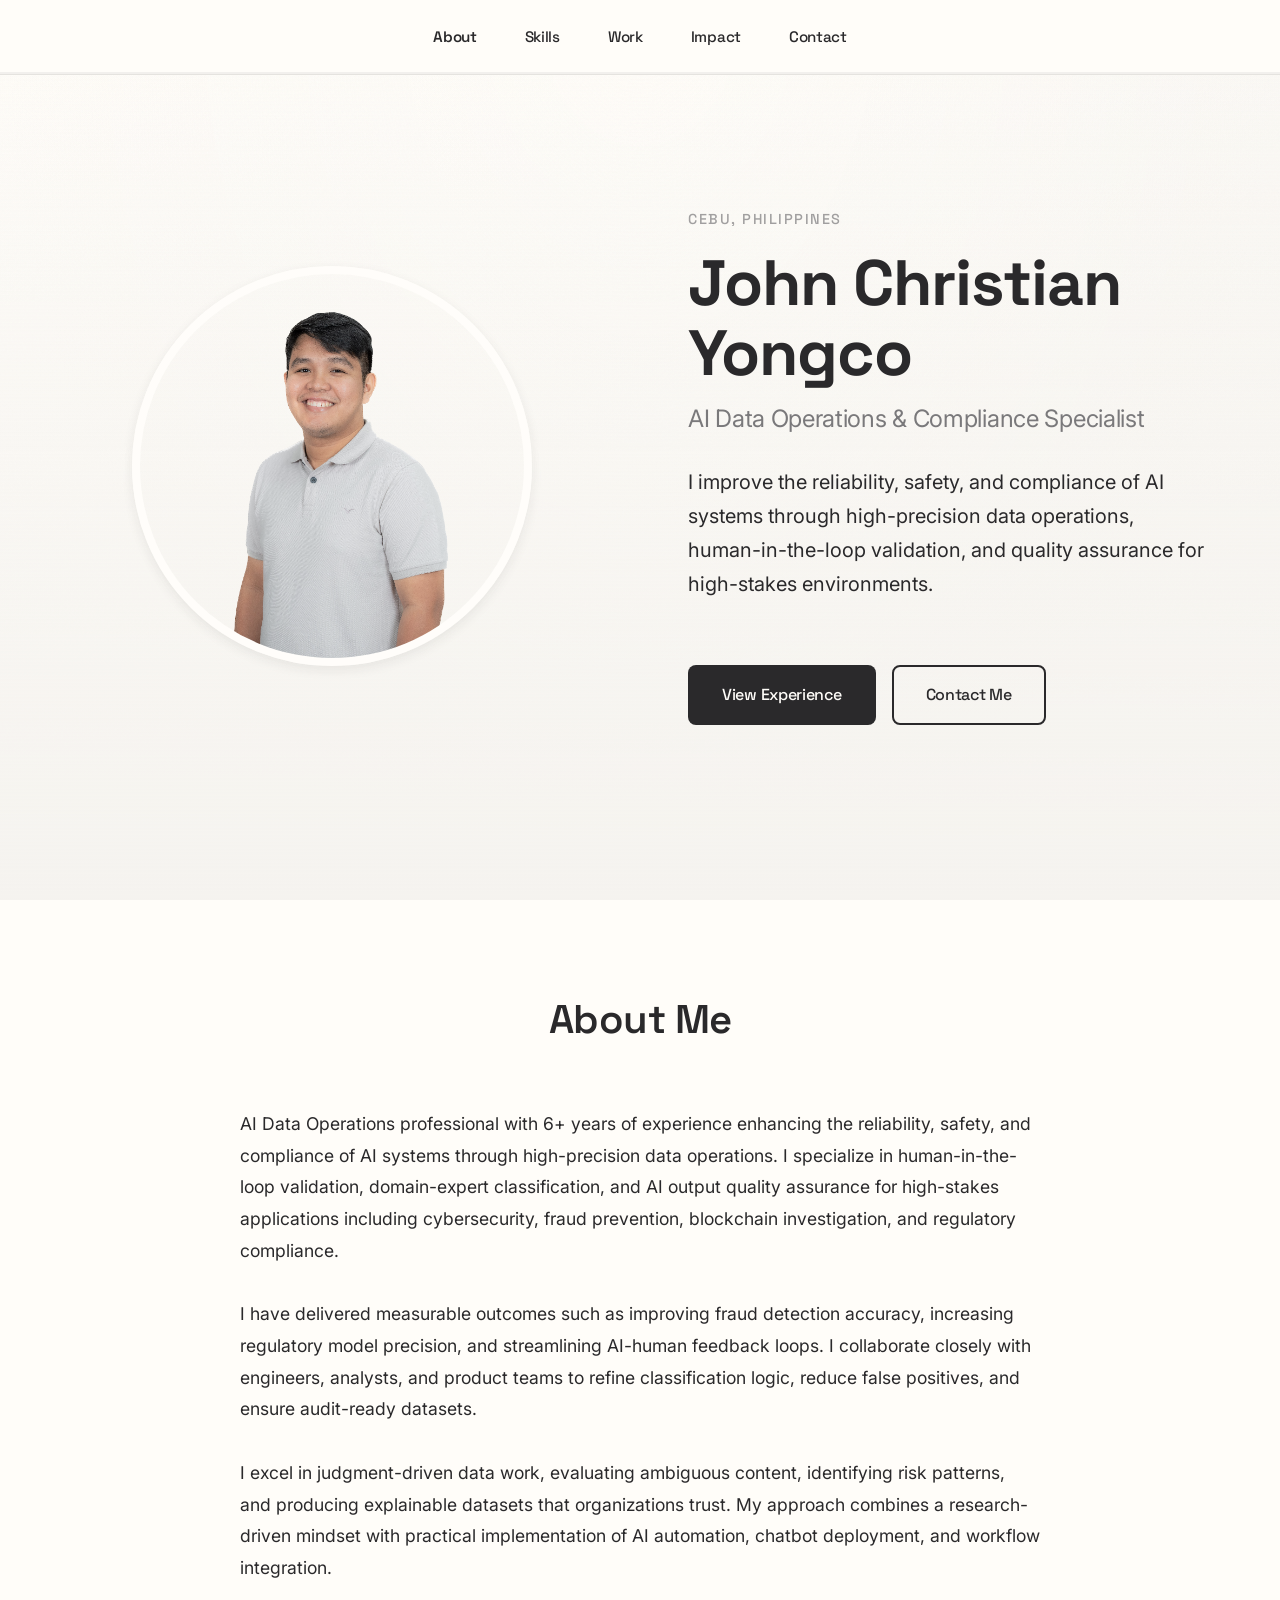
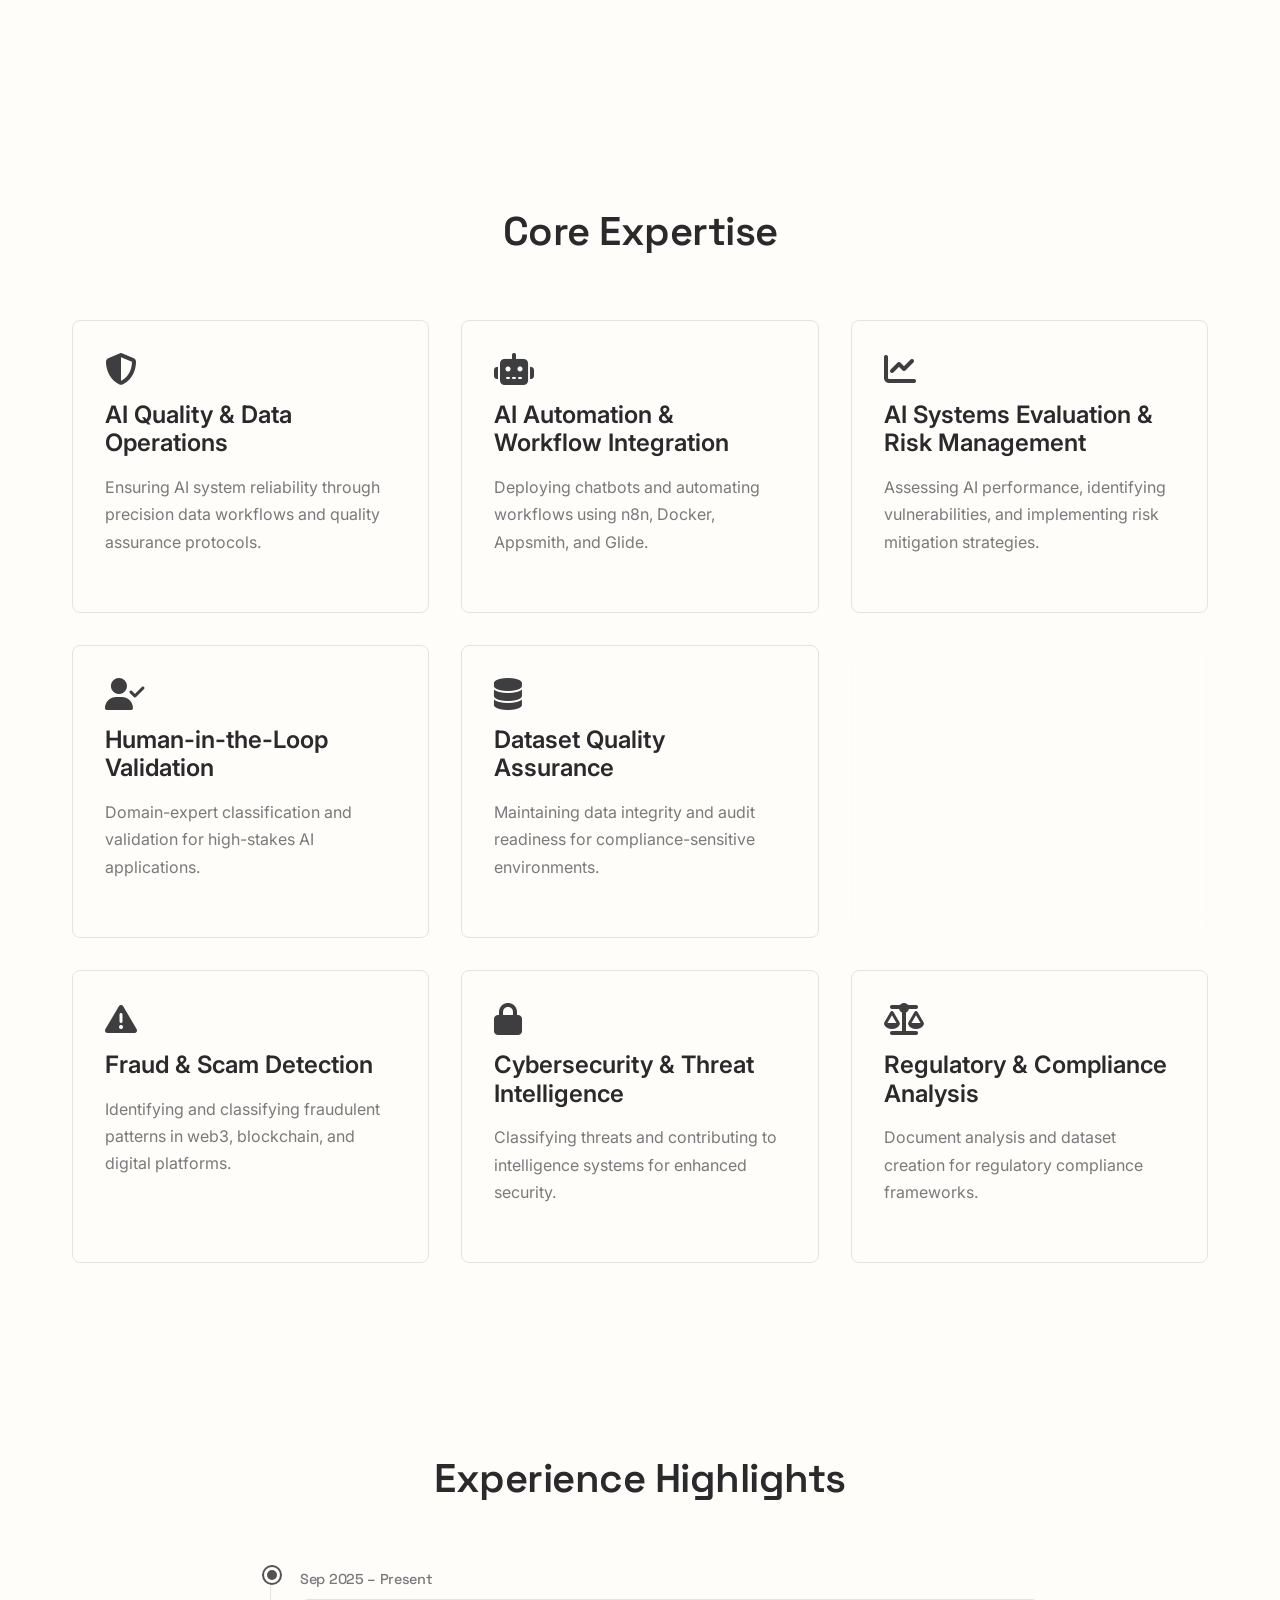
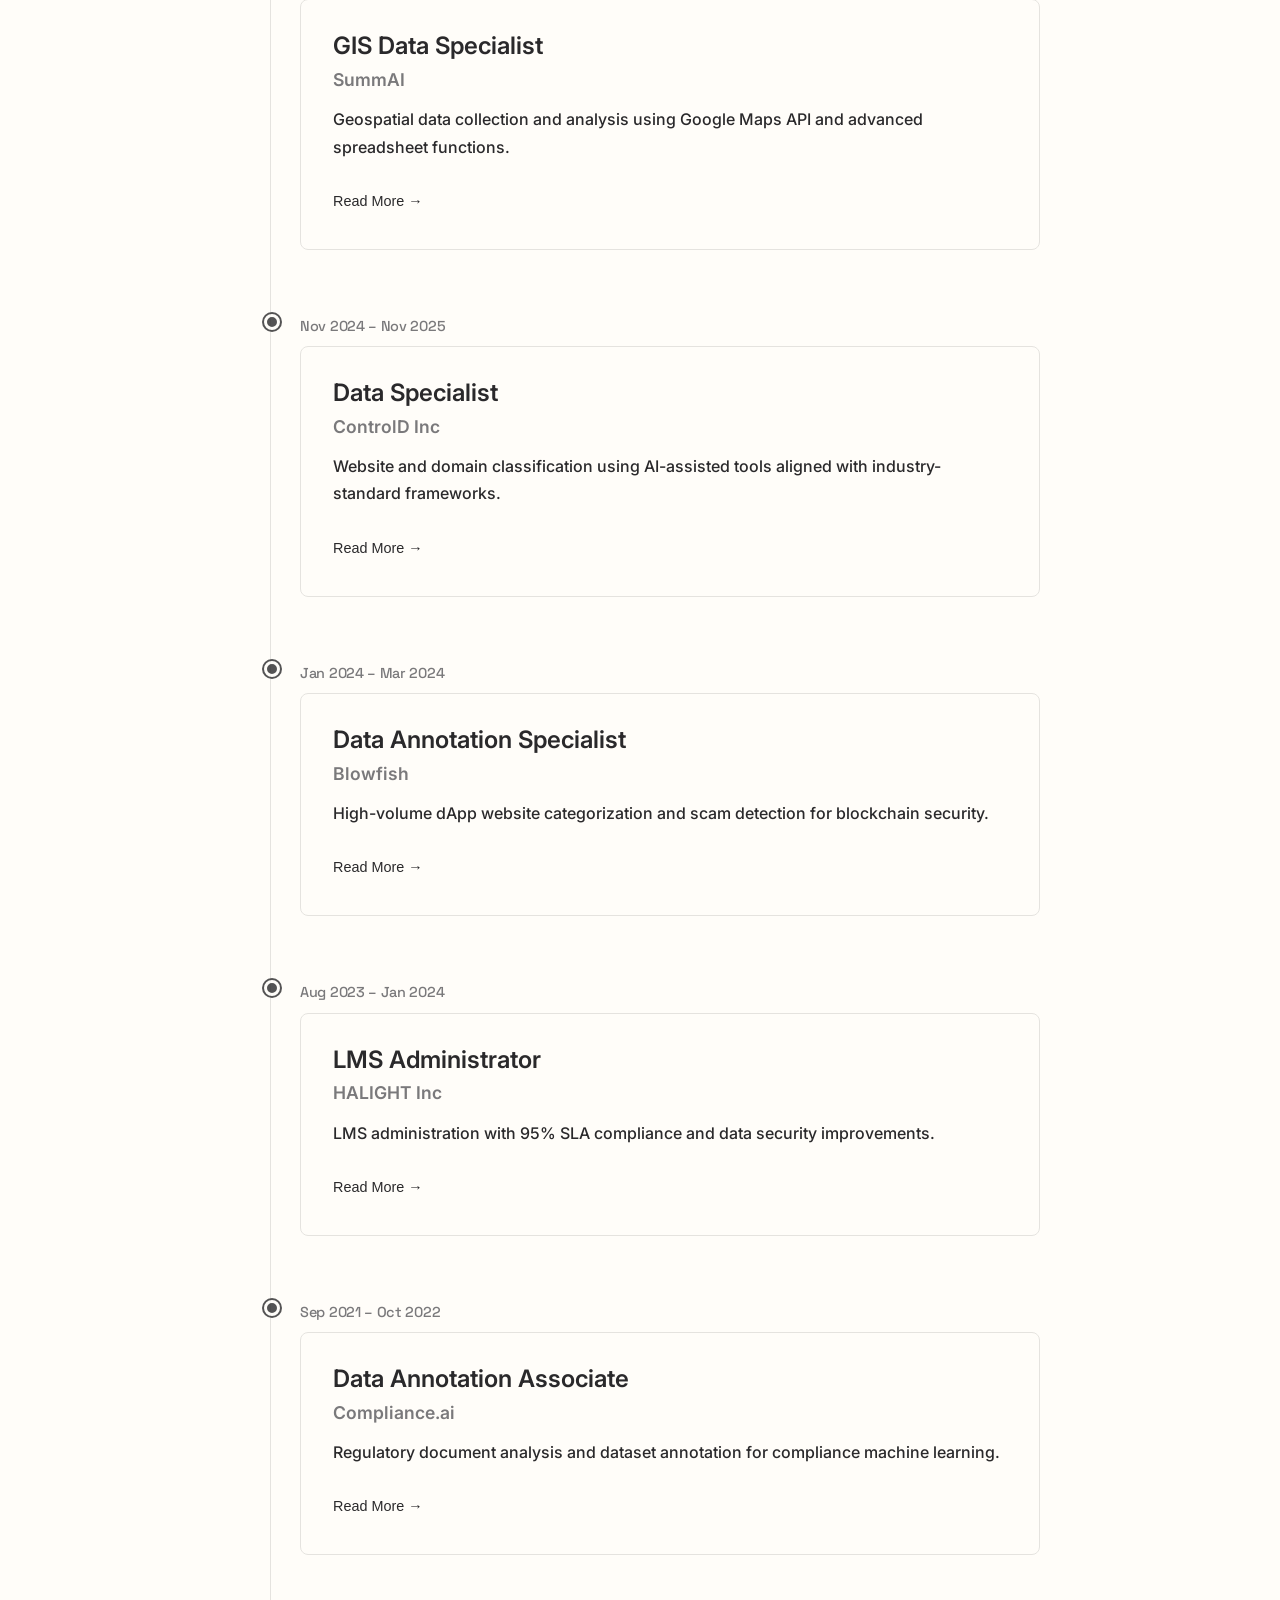
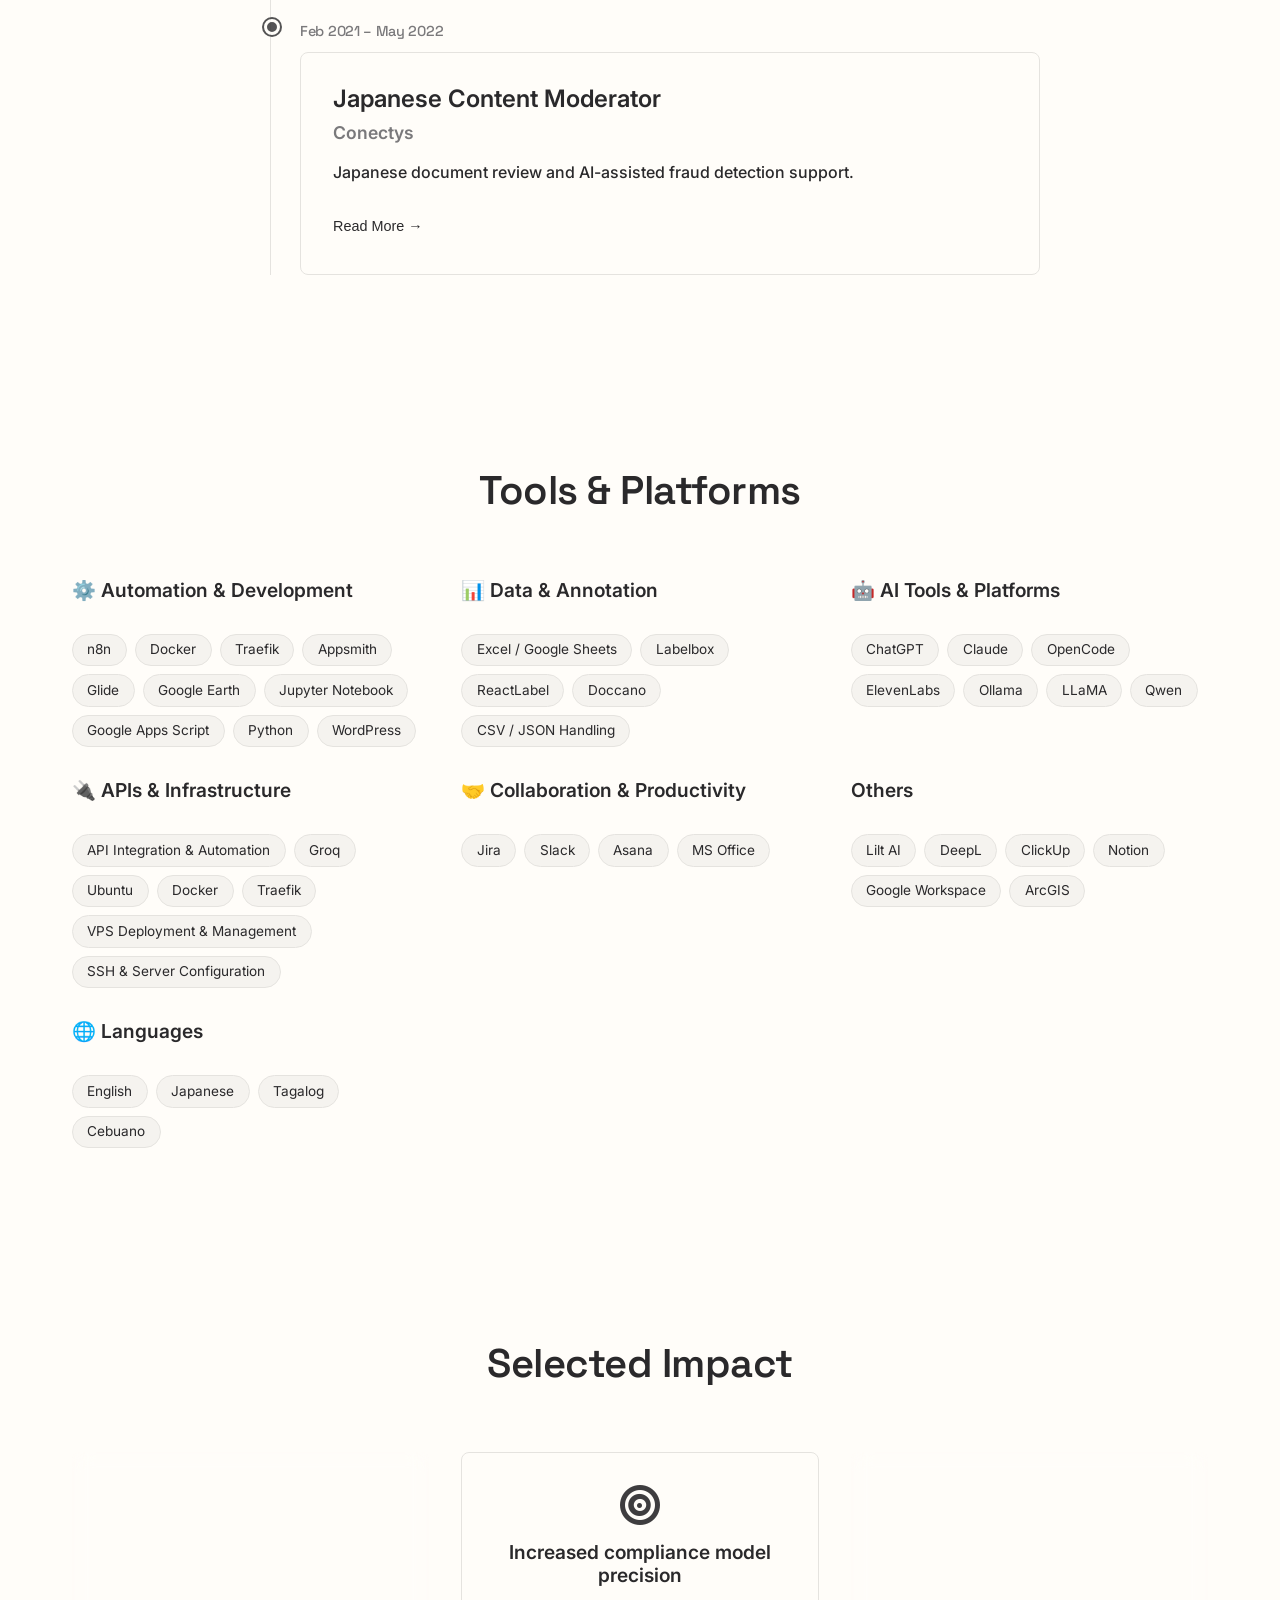
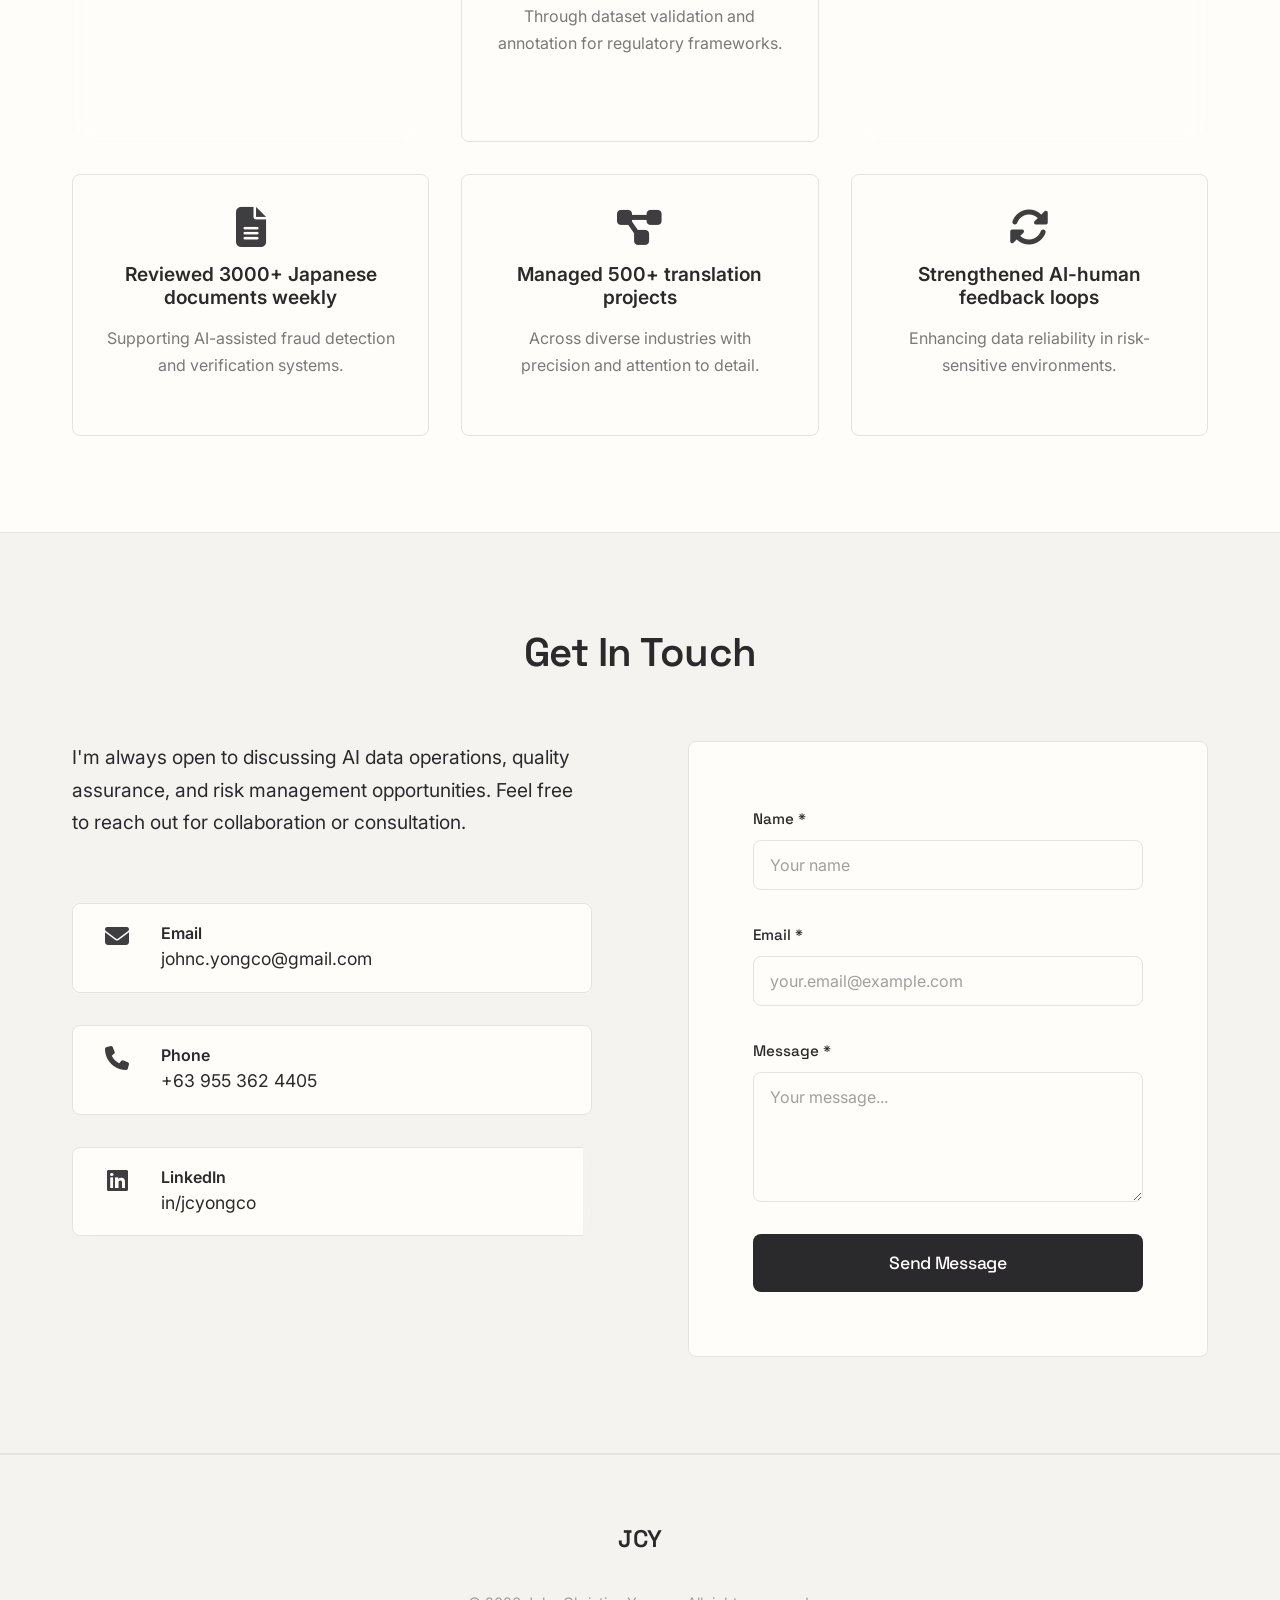
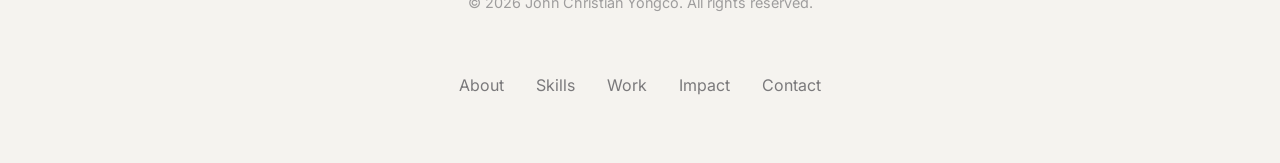
==== commit 4480fccb: "Add two-column contact section with n8n webhook integration - Created two-column layout with contact" ====
--- a/index.html
+++ b/index.html
@@ -380,34 +380,56 @@
     <section id="contact" class="section contact">
         <div class="container">
             <h2 class="section-title">Get In Touch</h2>
-            <div class="contact-content">
-                <p class="contact-description">
-                    I'm always open to discussing AI data operations, quality assurance, and risk management opportunities. Feel free to reach out for collaboration or consultation.
-                </p>
-                <div class="contact-info">
-                    <div class="contact-item">
-                        <i class="fas fa-envelope"></i>
-                        <div>
-                            <h3>Email</h3>
-                            <a href="mailto:johnc.yongco@gmail.com">johnc.yongco@gmail.com</a>
-                        </div>
-                    </div>
-                    <div class="contact-item">
-                        <i class="fas fa-phone"></i>
-                        <div>
-                            <h3>Phone</h3>
-                            <a href="tel:+639553624405">+63 955 362 4405</a>
-                        </div>
-                    </div>
-                    <div class="contact-item">
-                        <i class="fab fa-linkedin"></i>
-                        <div>
-                            <h3>LinkedIn</h3>
-                            <a href="https://linkedin.com/in/jcyongco" target="_blank">in/jcyongco</a>
-                        </div>
-                    </div>
-                </div>
-                <a href="mailto:johnc.yongco@gmail.com" class="btn btn-primary btn-large">Send Message</a>
+            <div class="contact-grid">
+                <!-- Left Column: Contact Details -->
+                <div class="contact-details">
+                    <p class="contact-description">
+                        I'm always open to discussing AI data operations, quality assurance, and risk management opportunities. Feel free to reach out for collaboration or consultation.
+                    </p>
+                    <div class="contact-info">
+                        <div class="contact-item">
+                            <i class="fas fa-envelope"></i>
+                            <div>
+                                <h3>Email</h3>
+                                <a href="mailto:johnc.yongco@gmail.com">johnc.yongco@gmail.com</a>
+                            </div>
+                        </div>
+                        <div class="contact-item">
+                            <i class="fas fa-phone"></i>
+                            <div>
+                                <h3>Phone</h3>
+                                <a href="tel:+639553624405">+63 955 362 4405</a>
+                            </div>
+                        </div>
+                        <div class="contact-item">
+                            <i class="fab fa-linkedin"></i>
+                            <div>
+                                <h3>LinkedIn</h3>
+                                <a href="https://linkedin.com/in/jcyongco" target="_blank">in/jcyongco</a>
+                            </div>
+                        </div>
+                    </div>
+                </div>
+
+                <!-- Right Column: Contact Form -->
+                <div class="contact-form-container">
+                    <form id="contactForm" class="contact-form">
+                        <div class="form-group">
+                            <label for="name">Name *</label>
+                            <input type="text" id="name" name="name" required placeholder="Your name">
+                        </div>
+                        <div class="form-group">
+                            <label for="email">Email *</label>
+                            <input type="email" id="email" name="email" required placeholder="your.email@example.com">
+                        </div>
+                        <div class="form-group">
+                            <label for="message">Message *</label>
+                            <textarea id="message" name="message" rows="5" required placeholder="Your message..."></textarea>
+                        </div>
+                        <button type="submit" class="btn btn-primary btn-large">Send Message</button>
+                        <div id="formMessage" class="form-message"></div>
+                    </form>
+                </div>
             </div>
         </div>
     </section>
--- a/style.css
+++ b/style.css
@@ -613,16 +613,28 @@
     border-bottom: 1px solid var(--color-border);
 }
 
+.contact-grid {
+    display: grid;
+    grid-template-columns: 1fr 1fr;
+    gap: var(--spacing-xl);
+    align-items: start;
+}
+
+.contact-details {
+    text-align: left;
+}
+
 .contact-description {
-    text-align: center;
-    max-width: 600px;
-    margin: 0 auto var(--spacing-lg);
+    text-align: left;
+    max-width: 100%;
+    margin: 0 0 var(--spacing-lg) 0;
     font-size: 1.2rem;
+    line-height: 1.7;
 }
 
 .contact-info {
-    max-width: 600px;
-    margin: 0 auto var(--spacing-lg);
+    max-width: 100%;
+    margin: 0 0 var(--spacing-lg) 0;
 }
 
 .contact-item {
@@ -672,18 +684,89 @@
     display: block;
 }
 
-.contact-item a {
+.contact-item a:hover {
+    color: var(--color-primary);
+    opacity: 0.8;
+}
+
+/* Contact Form */
+.contact-form-container {
+    background: var(--color-card);
+    padding: var(--spacing-lg);
+    border-radius: var(--border-radius);
+    border: 1px solid var(--color-border);
+    backdrop-filter: blur(10px);
+}
+
+.contact-form {
+    display: flex;
+    flex-direction: column;
+    gap: var(--spacing-md);
+}
+
+.form-group {
+    display: flex;
+    flex-direction: column;
+    gap: 0.5rem;
+}
+
+.form-group label {
+    color: var(--color-primary);
+    font-weight: 500;
+    font-size: 0.95rem;
+    font-family: 'Space Grotesk', sans-serif;
+}
+
+.form-group input,
+.form-group textarea {
+    padding: 0.875rem 1rem;
+    border: 1px solid var(--color-border);
+    border-radius: var(--border-radius);
+    background: var(--color-background);
     color: var(--color-text);
-    font-size: 1.1rem;
-}
-
-.contact-item a:hover {
-    color: var(--color-primary);
-    opacity: 0.8;
-}
-
-.contact-content {
-    text-align: center;
+    font-family: 'Inter', sans-serif;
+    font-size: 1rem;
+    transition: var(--transition);
+}
+
+.form-group input:focus,
+.form-group textarea:focus {
+    outline: none;
+    border-color: var(--color-primary);
+    box-shadow: 0 0 0 3px rgba(42, 41, 43, 0.1);
+}
+
+.form-group input::placeholder,
+.form-group textarea::placeholder {
+    color: var(--color-text-light);
+    opacity: 0.7;
+}
+
+.form-group textarea {
+    resize: vertical;
+    min-height: 120px;
+}
+
+.form-message {
+    margin-top: var(--spacing-md);
+    padding: 0.75rem 1rem;
+    border-radius: var(--border-radius);
+    font-size: 0.95rem;
+    display: none;
+}
+
+.form-message.success {
+    display: block;
+    background: rgba(46, 204, 113, 0.1);
+    color: #27ae60;
+    border: 1px solid rgba(46, 204, 113, 0.2);
+}
+
+.form-message.error {
+    display: block;
+    background: rgba(231, 76, 60, 0.1);
+    color: #c0392b;
+    border: 1px solid rgba(231, 76, 60, 0.2);
 }
 
 /* Footer */
@@ -776,6 +859,22 @@
         display: block;
     }
     
+    .contact-grid {
+        grid-template-columns: 1fr;
+        gap: var(--spacing-lg);
+    }
+    
+    .contact-description {
+        text-align: center;
+        margin-left: auto;
+        margin-right: auto;
+    }
+    
+    .contact-info {
+        margin-left: auto;
+        margin-right: auto;
+    }
+    
     .hero-grid {
         grid-template-columns: 1fr;
         gap: var(--spacing-lg);
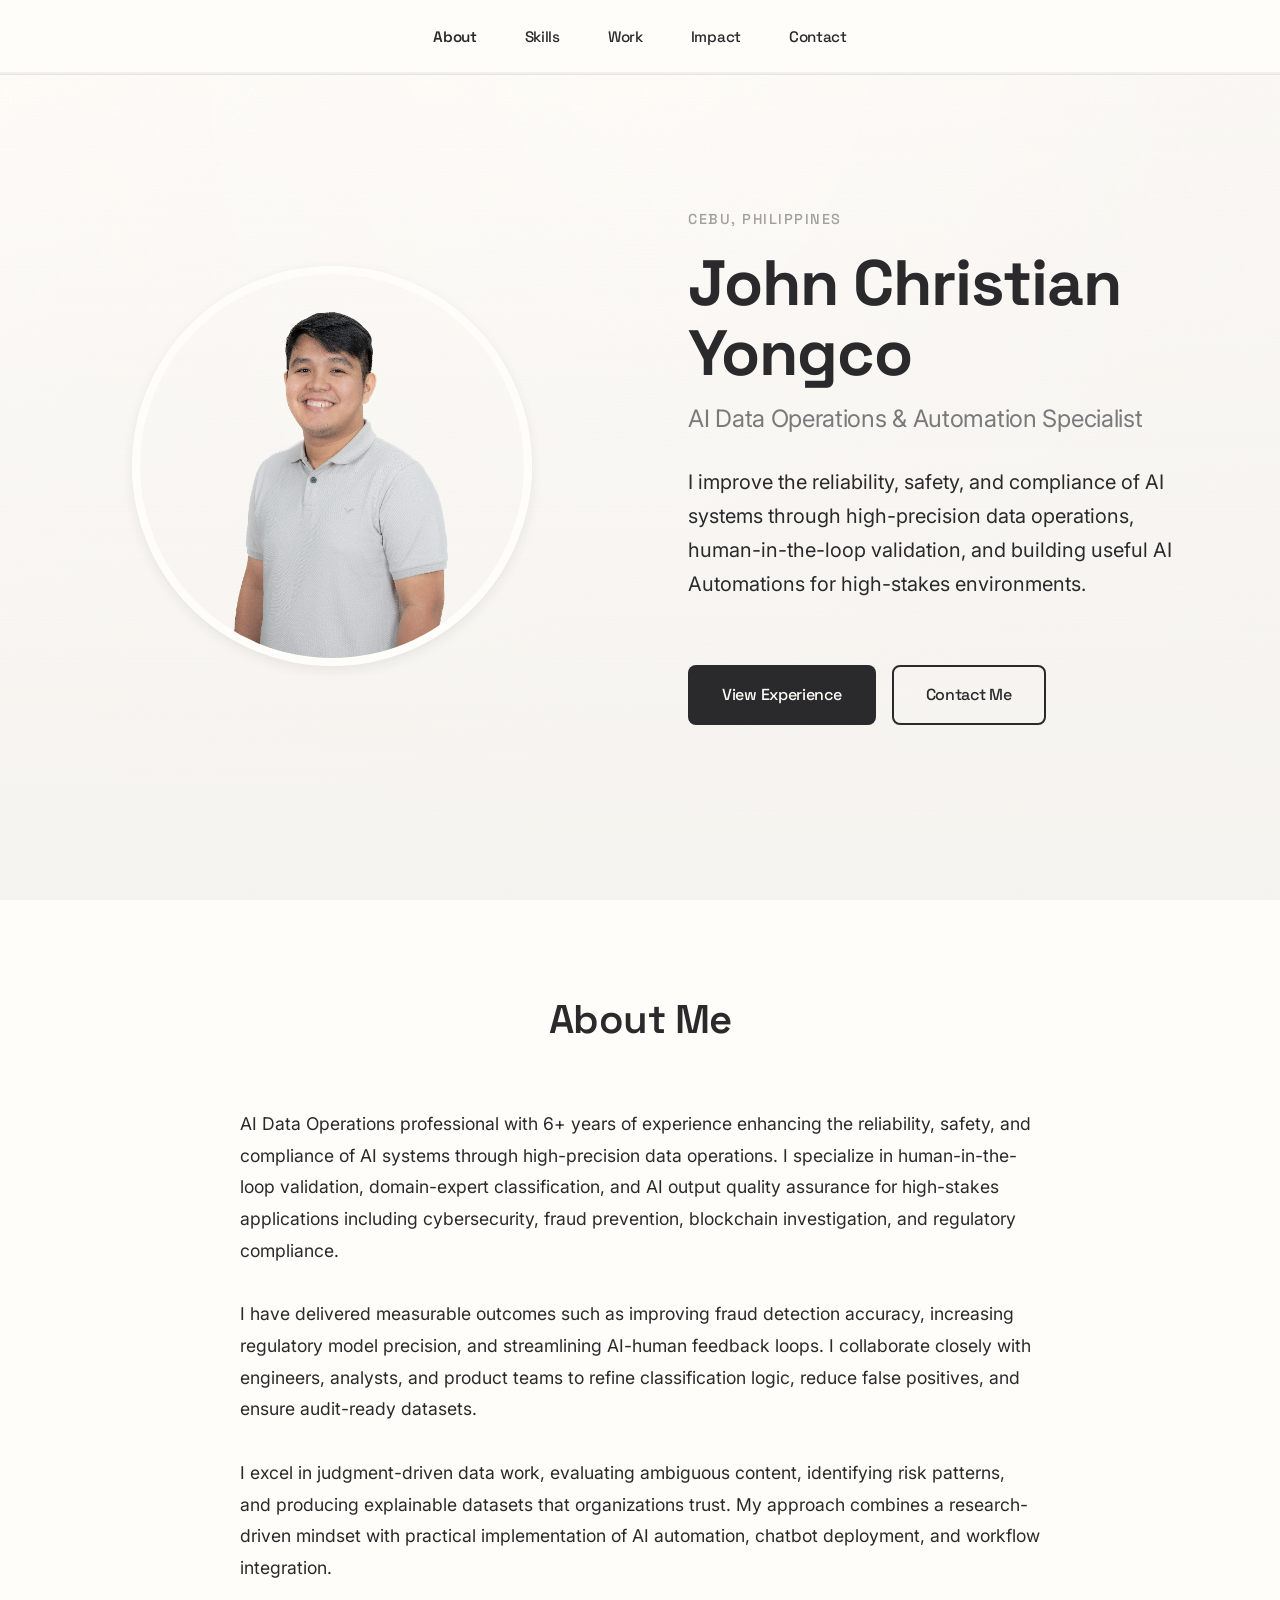
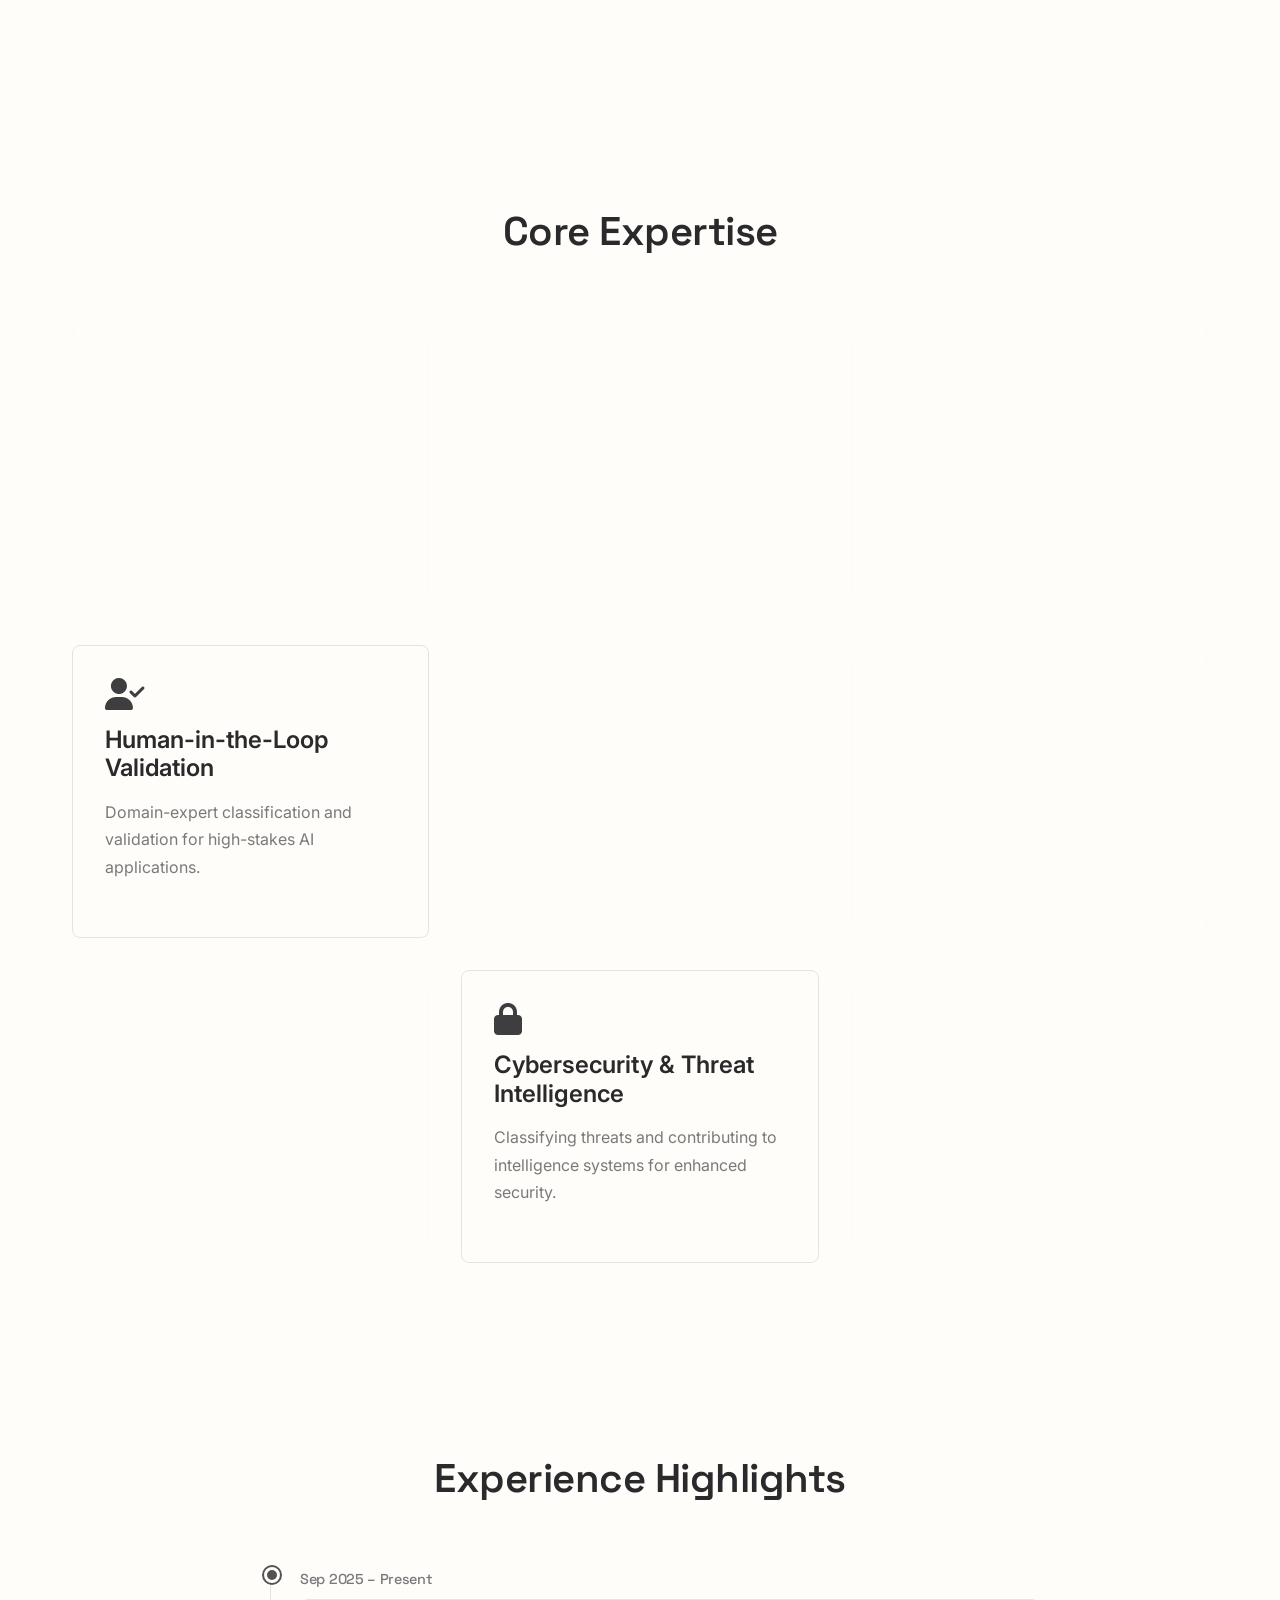
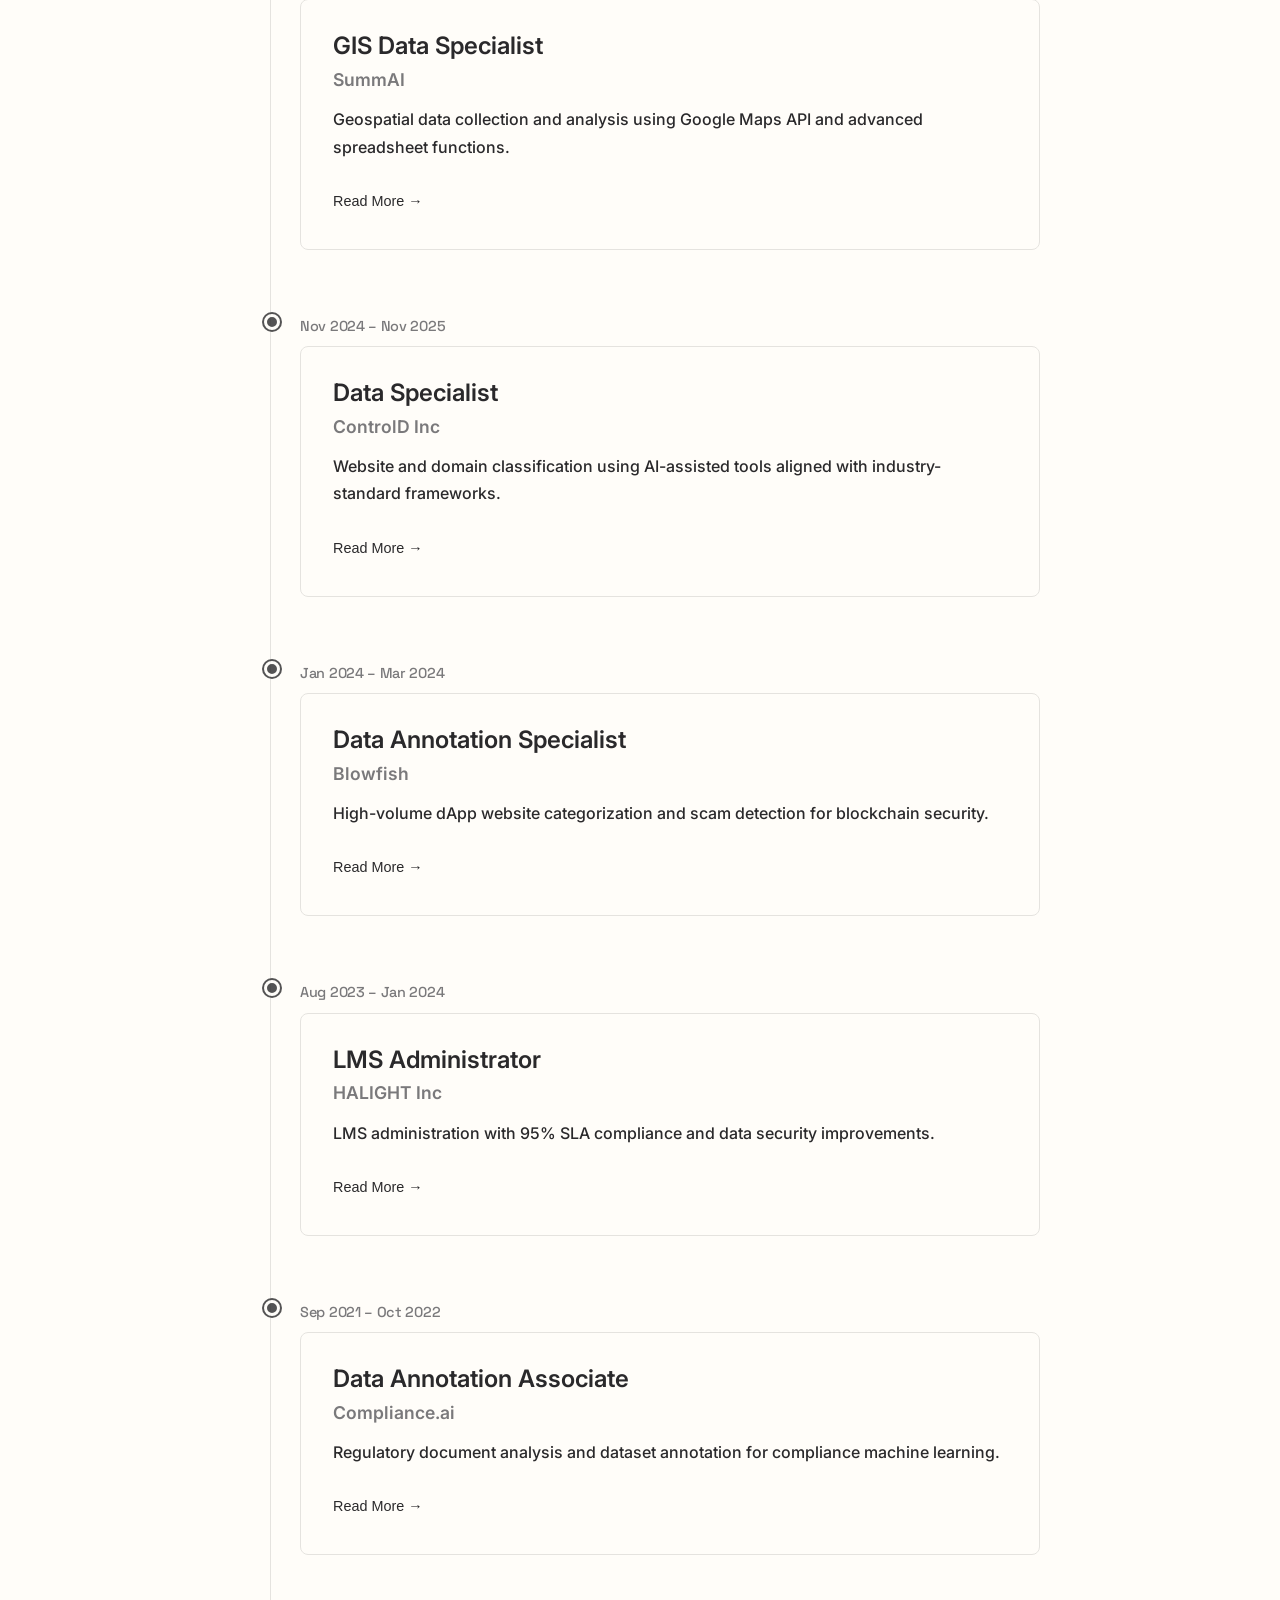
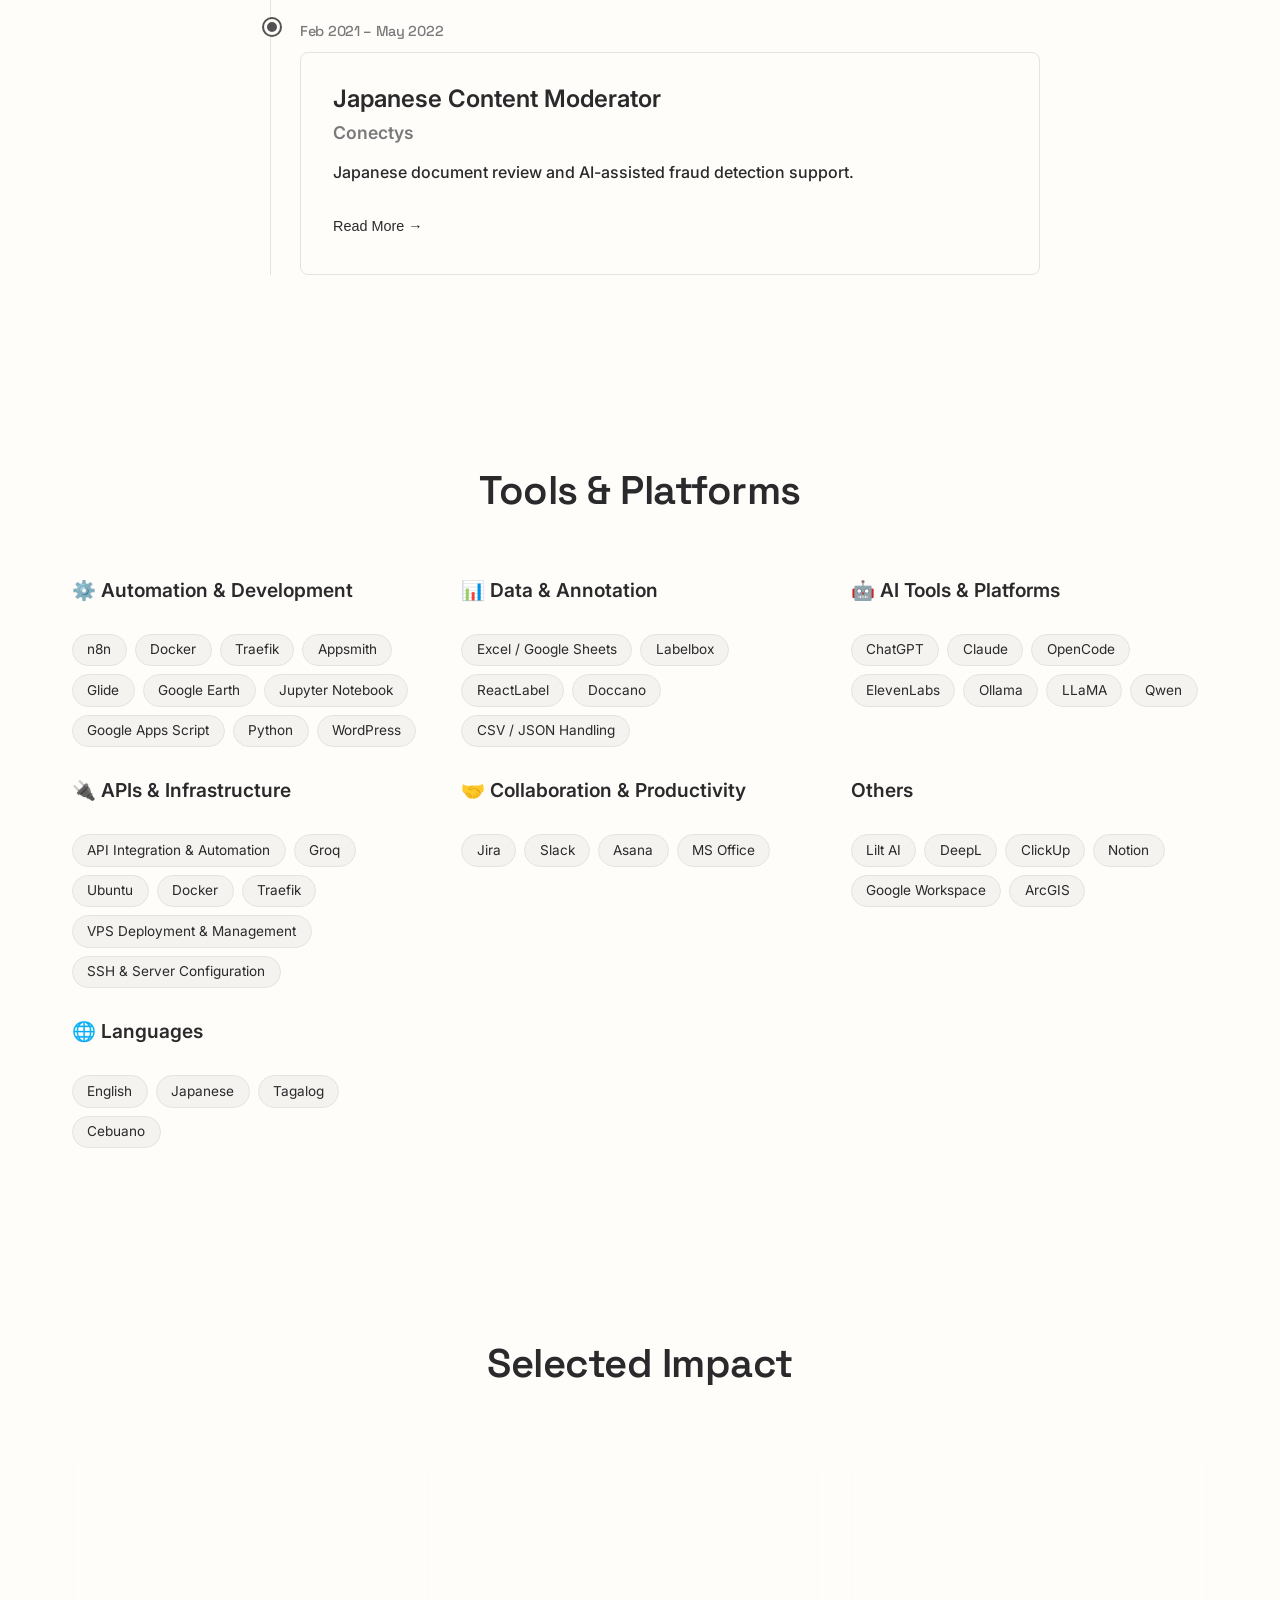
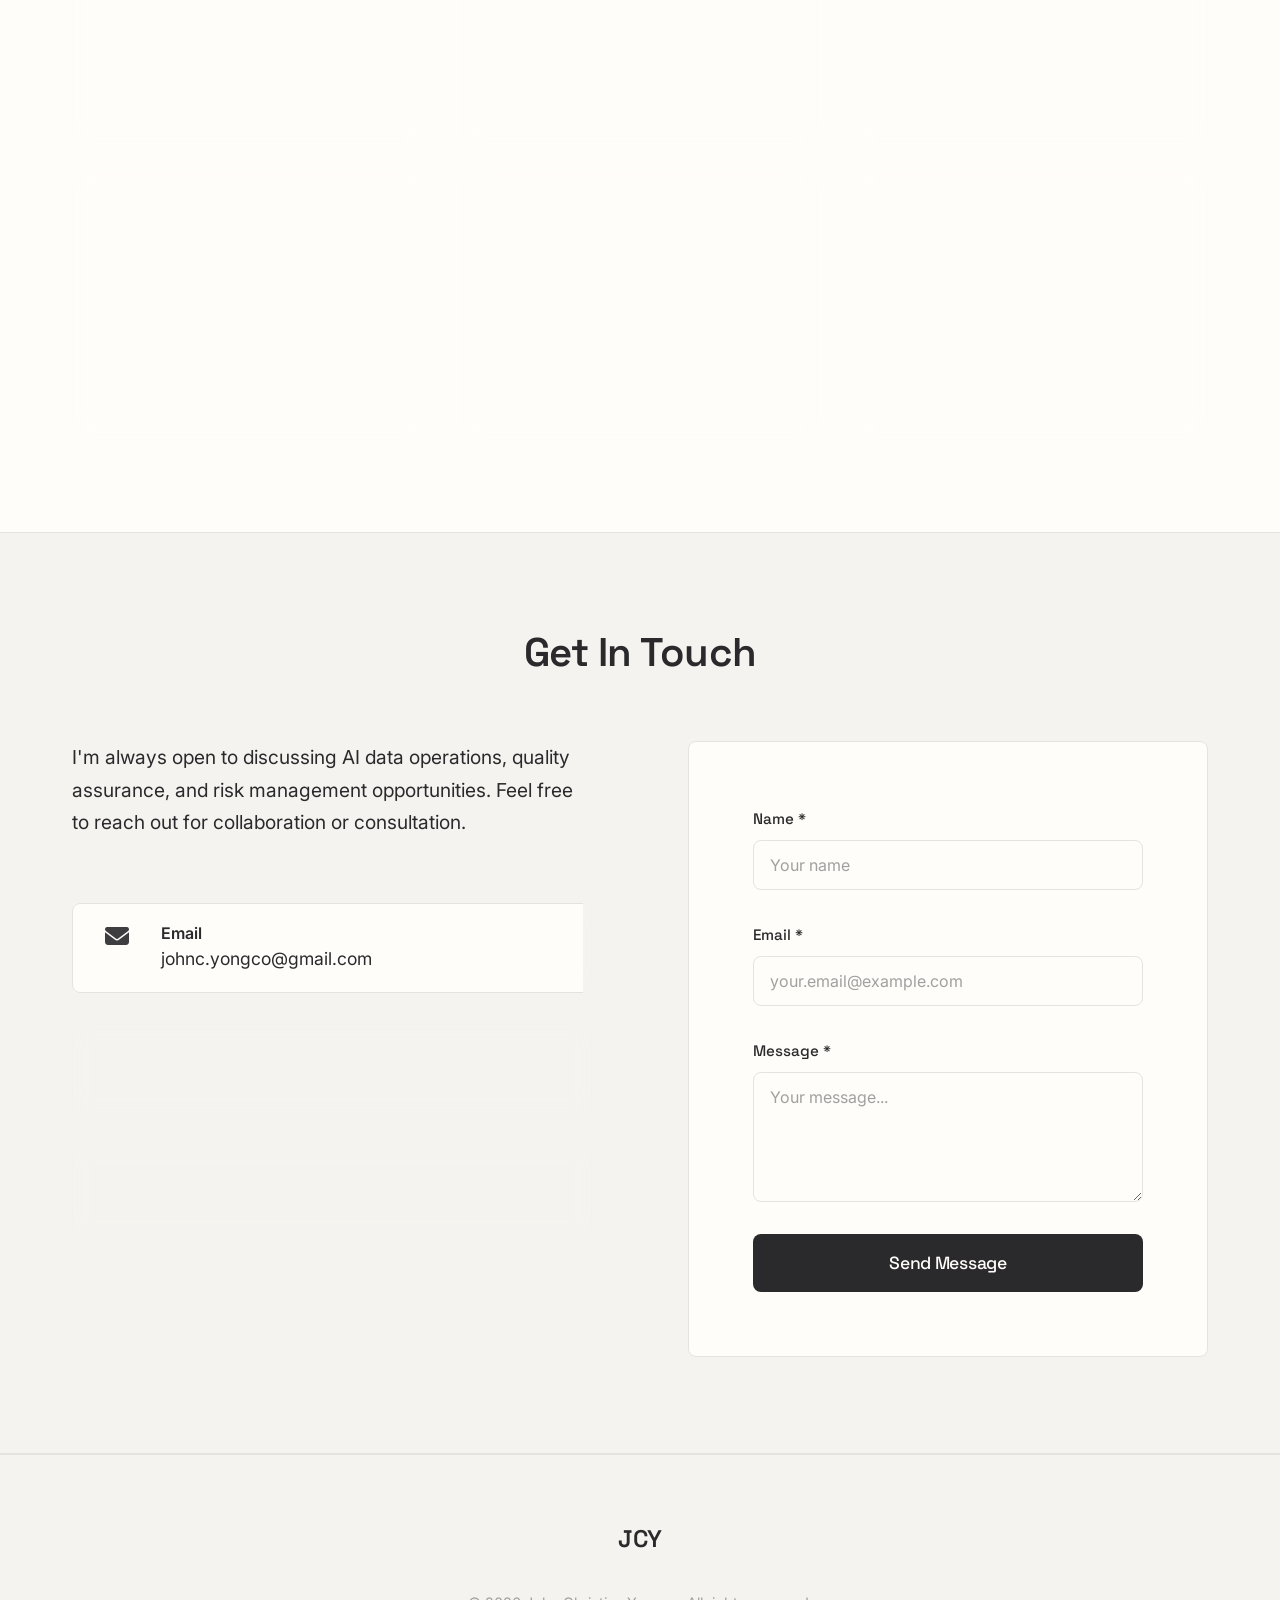
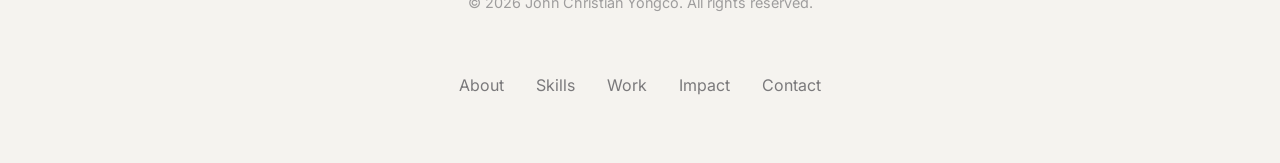
==== commit 187938b1: "Update index.html" ====
--- a/index.html
+++ b/index.html
@@ -84,9 +84,9 @@
                 <div class="hero-content">
                     <p class="hero-location">Cebu, Philippines</p>
                     <h1 class="hero-title">John Christian Yongco</h1>
-                    <h2 class="hero-subtitle">AI Data Operations & Compliance Specialist</h2>
+                    <h2 class="hero-subtitle">AI Data Operations & Automation Specialist</h2>
                     <p class="hero-description">
-                        I improve the reliability, safety, and compliance of AI systems through high-precision data operations, human-in-the-loop validation, and quality assurance for high-stakes environments.
+                        I improve the reliability, safety, and compliance of AI systems through high-precision data operations, human-in-the-loop validation, and building useful AI Automations for high-stakes environments.
                     </p>
                     <div class="hero-buttons">
                         <a href="#experience" class="btn btn-primary">View Experience</a>
@@ -453,4 +453,4 @@
 
     <script src="script.js"></script>
 </body>
-</html>+</html>
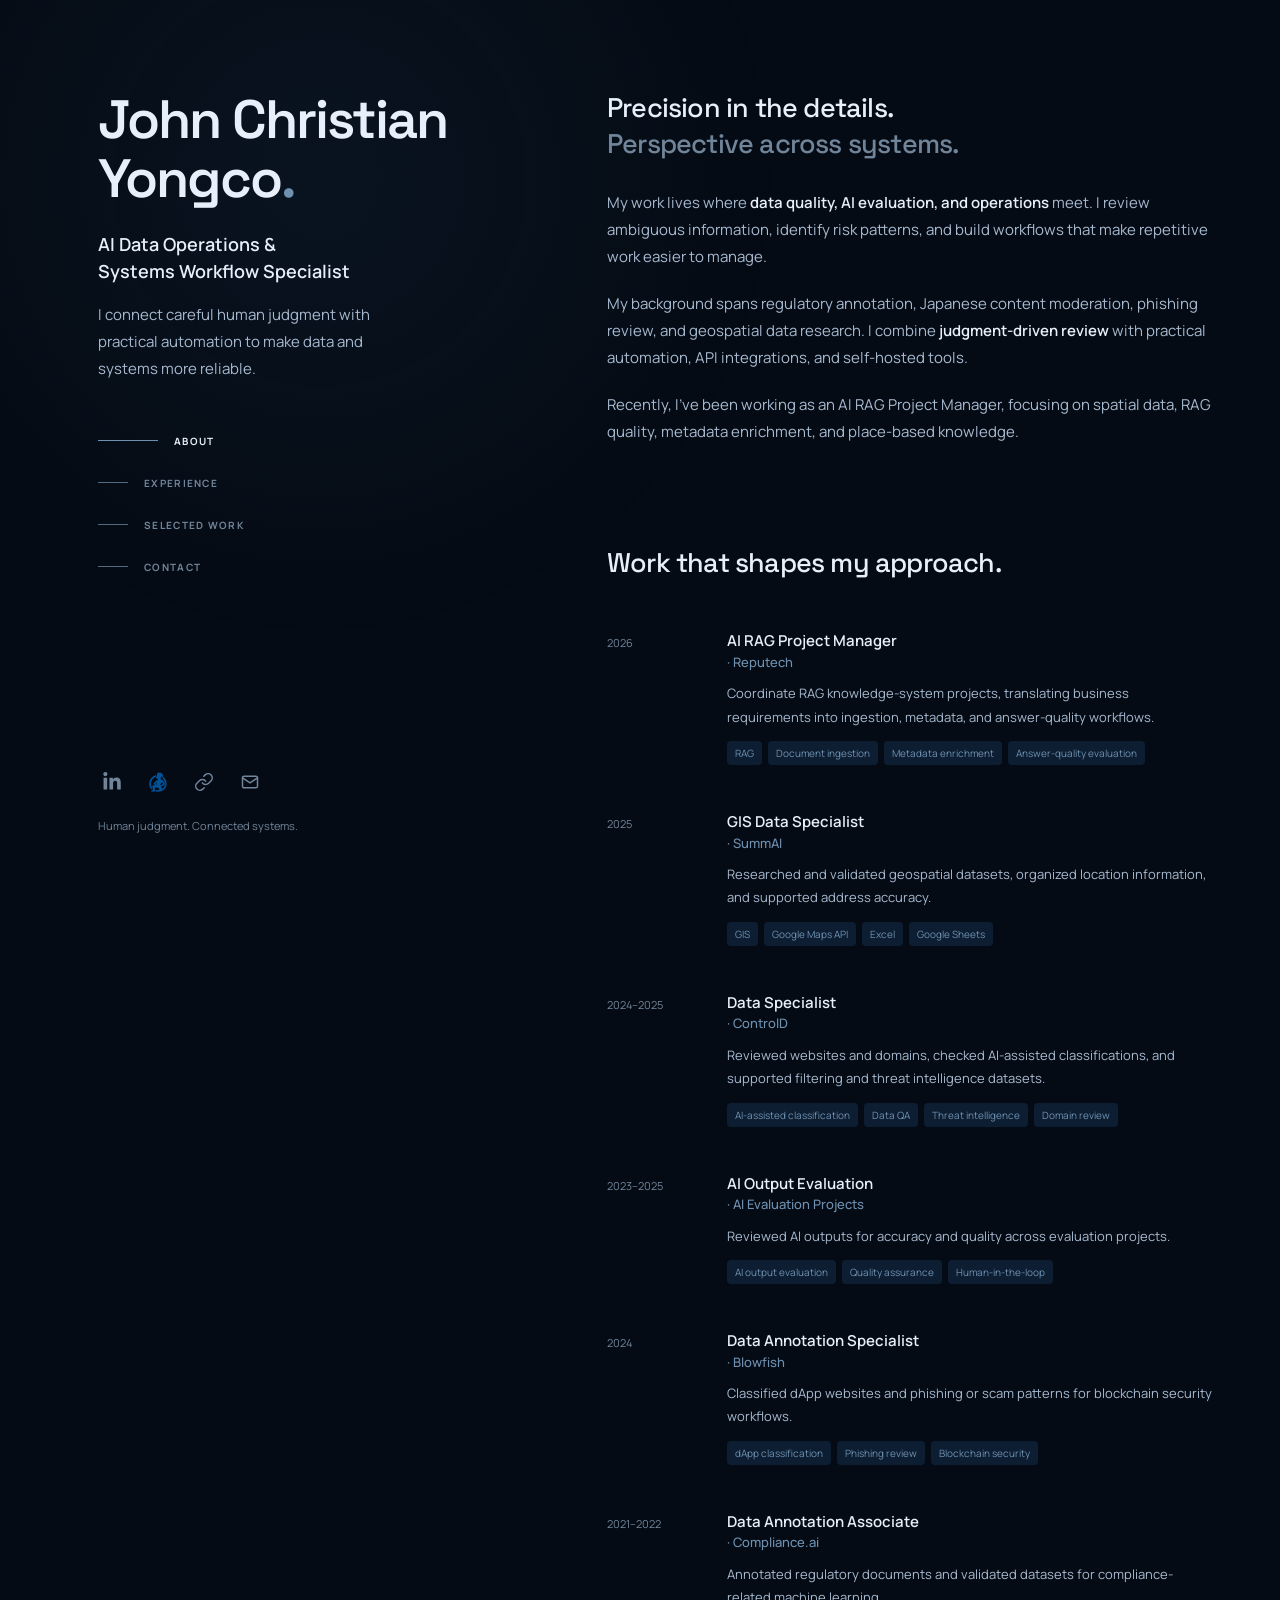
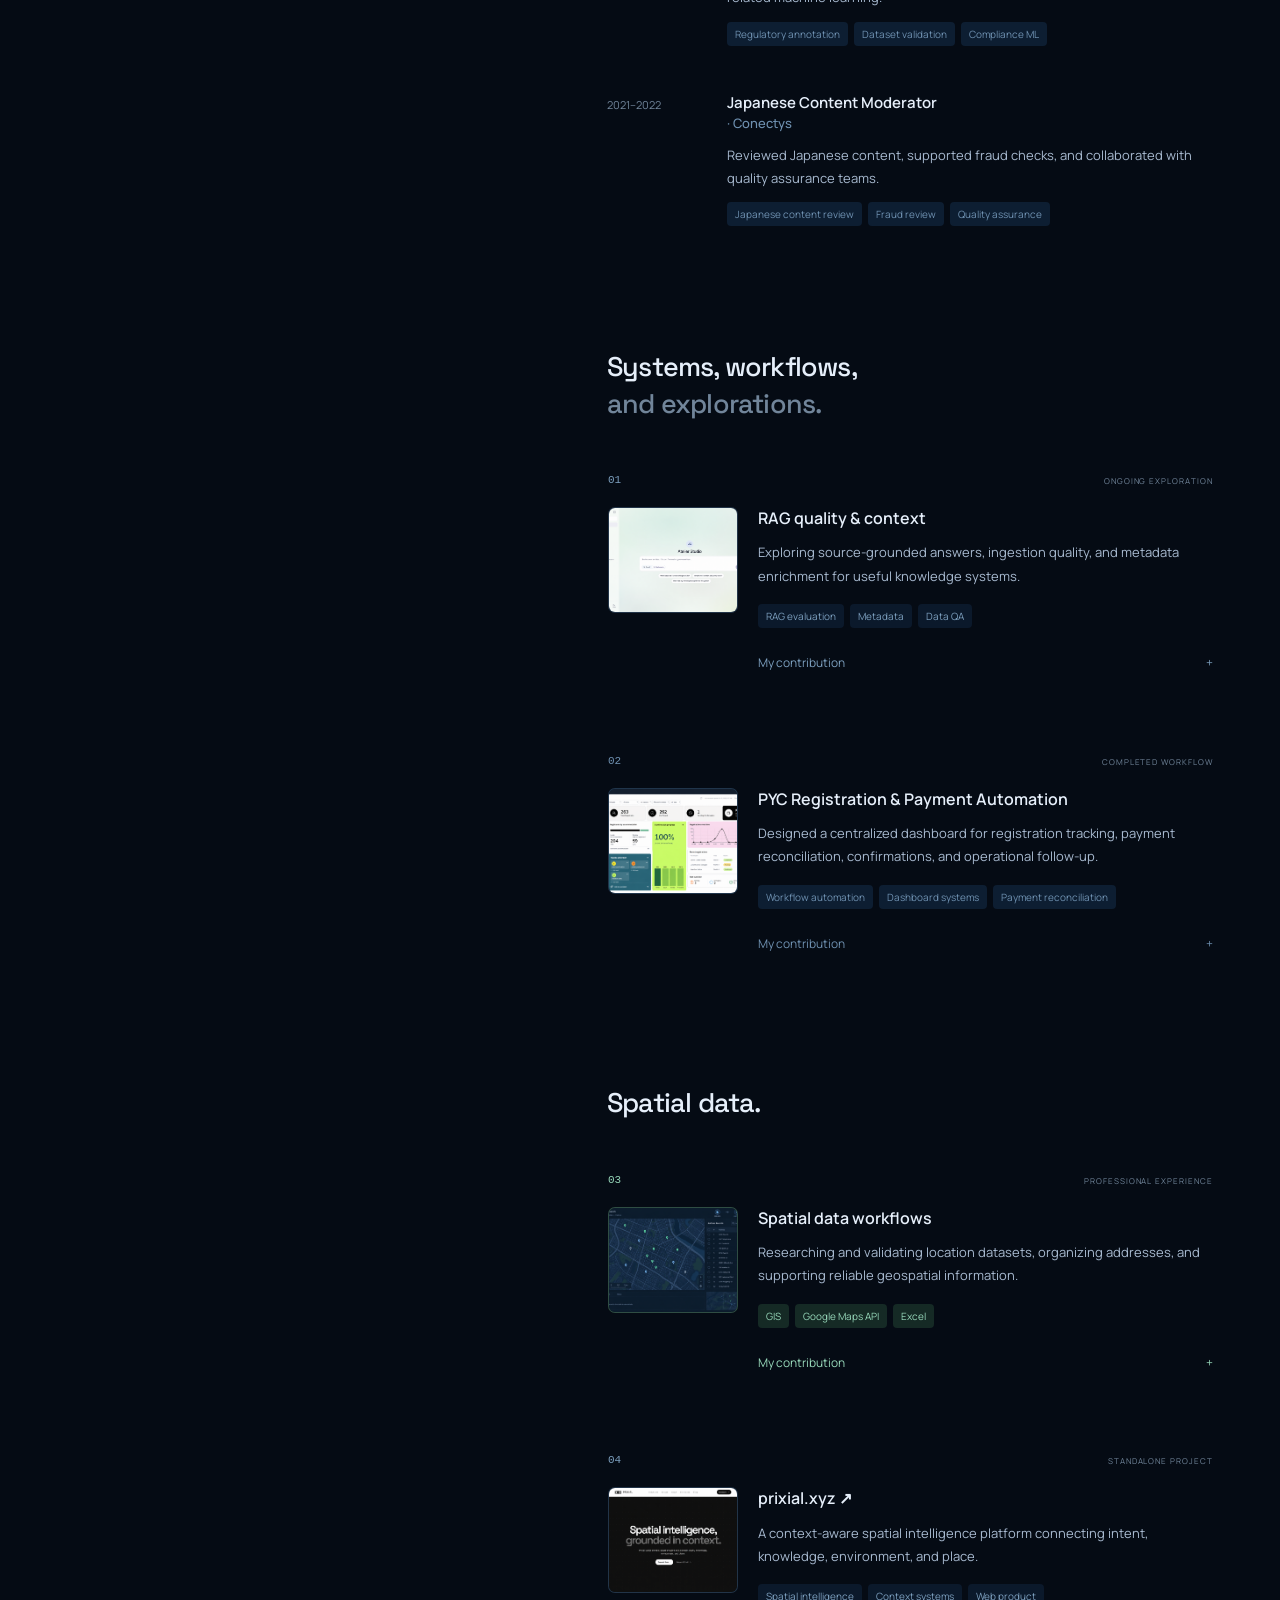
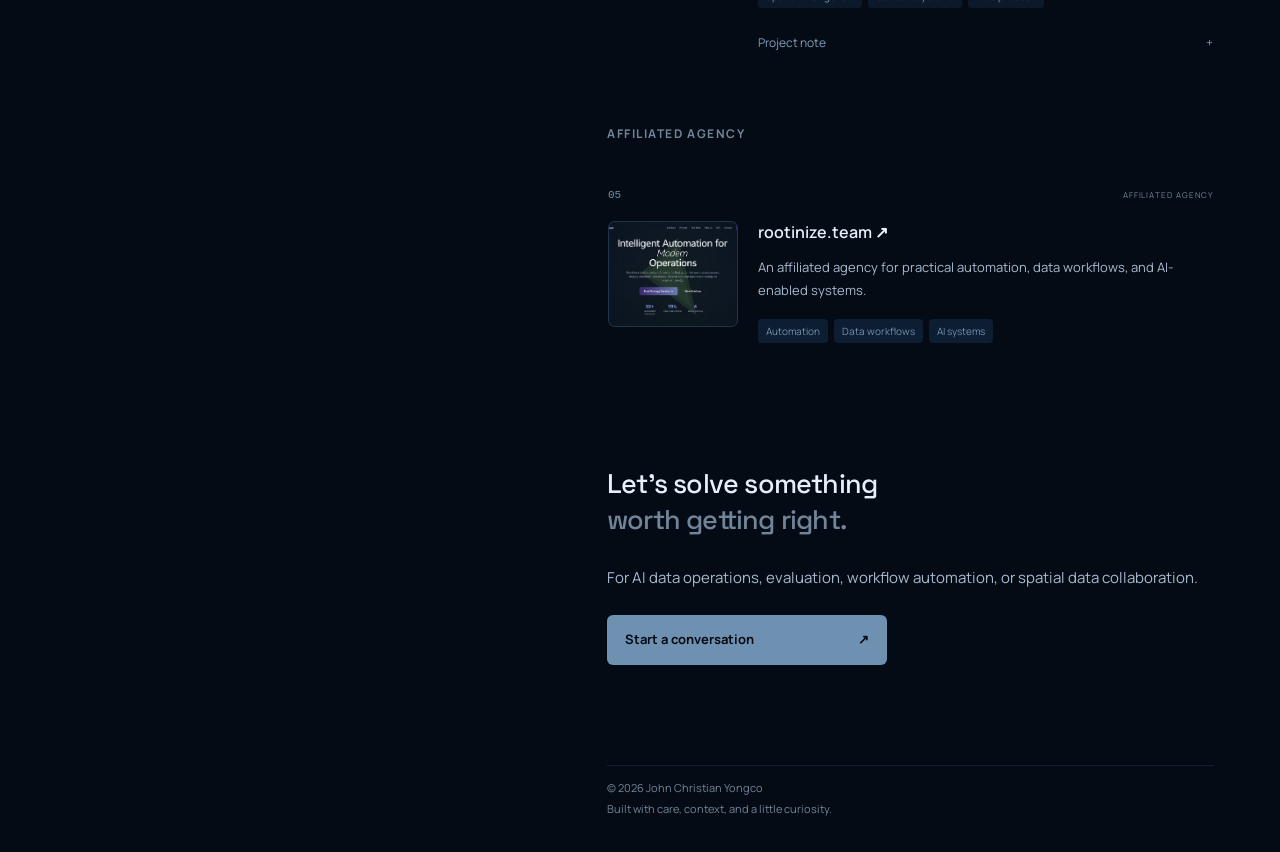
==== commit d36c57a6: "Update portfolio site and project assets" ====
--- a/index.html
+++ b/index.html
@@ -1,456 +1 @@
-<!DOCTYPE html>
-<html lang="en">
-<head>
-    <meta charset="UTF-8">
-    <meta name="viewport" content="width=device-width, initial-scale=1.0">
-    <title>John Christian Yongco | AI Data Operations Specialist</title>
-    <meta name="description" content="AI Data Operations professional with 6+ years of experience improving the reliability, safety, and compliance of AI systems through high-precision data work.">
-    <link rel="preconnect" href="https://fonts.googleapis.com">
-    <link rel="preconnect" href="https://fonts.gstatic.com" crossorigin>
-    <link href="https://fonts.googleapis.com/css2?family=Space+Grotesk:wght@300;400;500;600;700&family=Inter:wght@300;400;500;600&display=swap" rel="stylesheet">
-    <link rel="stylesheet" href="https://cdnjs.cloudflare.com/ajax/libs/font-awesome/6.4.0/css/all.min.css">
-    <link rel="stylesheet" href="style.css">
-    <link rel="icon" type="image/x-icon" href="data:image/svg+xml,<svg xmlns=%22http://www.w3.org/2000/svg%22 viewBox=%220 0 100 100%22><text y=%22.9em%22 font-size=%2290%22>⚡</text></svg>">
-    
-    <!-- JSON-LD Schema Markup -->
-    <script type="application/ld+json">
-    {
-        "@context": "https://schema.org",
-        "@type": "Person",
-        "name": "John Christian Yongco",
-        "jobTitle": "AI Data Operations & Compliance Specialist",
-        "description": "AI Data Operations professional with 6+ years of experience improving the reliability, safety, and compliance of AI systems through high-precision data work.",
-        "url": "https://jcyongco.com",
-        "sameAs": [
-            "https://linkedin.com/in/jcyongco"
-        ],
-        "address": {
-            "@type": "PostalAddress",
-            "addressLocality": "Cebu",
-            "addressRegion": "Central Visayas",
-            "addressCountry": "Philippines"
-        },
-        "email": "johnc.yongco@gmail.com",
-        "telephone": "+639553624405",
-        "knowsLanguage": ["English", "Japanese", "Tagalog", "Cebuano"],
-        "knowsAbout": [
-            "AI Data Operations",
-            "AI Quality Assurance",
-            "Human-in-the-Loop Validation",
-            "Fraud Detection",
-            "Cybersecurity",
-            "Regulatory Compliance",
-            "Data Annotation",
-            "AI Automation",
-            "Workflow Integration"
-        ],
-        "hasOccupation": {
-            "@type": "Occupation",
-            "name": "AI Data Operations Specialist",
-            "description": "Specializing in improving AI system reliability, safety, and compliance through high-precision data operations and quality assurance.",
-            "occupationLocation": "Philippines"
-        }
-    }
-    </script>
-</head>
-<body>
-    <!-- Navigation -->
-    <nav class="nav">
-        <div class="container nav-container">
-            <a href="#" class="nav-logo">JCY</a>
-            <div class="nav-links">
-                <a href="#about">About</a>
-                <a href="#expertise">Skills</a>
-                <a href="#experience">Work</a>
-                <a href="#impact">Impact</a>
-                <a href="#contact">Contact</a>
-            </div>
-            <button class="nav-toggle" aria-label="Toggle navigation">
-                <i class="fas fa-bars"></i>
-            </button>
-        </div>
-        <div class="nav-progress">
-            <div class="nav-progress-bar"></div>
-        </div>
-    </nav>
-
-    <!-- Hero Section -->
-    <section class="hero">
-        <div class="container hero-container">
-            <div class="hero-grid">
-                <div class="hero-image">
-                    <img src="Images/DSC06567.png" alt="John Christian Yongco - AI Data Operations Specialist" class="profile-image" fetchpriority="high" loading="eager" width="400" height="400">
-                </div>
-                <div class="hero-content">
-                    <p class="hero-location">Cebu, Philippines</p>
-                    <h1 class="hero-title">John Christian Yongco</h1>
-                    <h2 class="hero-subtitle">AI Data Operations & Automation Specialist</h2>
-                    <p class="hero-description">
-                        I improve the reliability, safety, and compliance of AI systems through high-precision data operations, human-in-the-loop validation, and building useful AI Automations for high-stakes environments.
-                    </p>
-                    <div class="hero-buttons">
-                        <a href="#experience" class="btn btn-primary">View Experience</a>
-                        <a href="#contact" class="btn btn-secondary">Contact Me</a>
-                    </div>
-                </div>
-            </div>
-        </div>
-    </section>
-
-    <!-- About Section -->
-    <section id="about" class="section about">
-        <div class="container">
-            <h2 class="section-title">About Me</h2>
-            <div class="about-content">
-                <p>
-                    AI Data Operations professional with 6+ years of experience enhancing the reliability, safety, and compliance of AI systems through high-precision data operations. I specialize in human-in-the-loop validation, domain-expert classification, and AI output quality assurance for high-stakes applications including cybersecurity, fraud prevention, blockchain investigation, and regulatory compliance.
-                </p>
-                <p>
-                    I have delivered measurable outcomes such as improving fraud detection accuracy, increasing regulatory model precision, and streamlining AI-human feedback loops. I collaborate closely with engineers, analysts, and product teams to refine classification logic, reduce false positives, and ensure audit-ready datasets.
-                </p>
-                <p>
-                    I excel in judgment-driven data work, evaluating ambiguous content, identifying risk patterns, and producing explainable datasets that organizations trust. My approach combines a research-driven mindset with practical implementation of AI automation, chatbot deployment, and workflow integration.
-                </p>
-            </div>
-        </div>
-    </section>
-
-    <!-- Core Expertise Section -->
-    <section id="expertise" class="section expertise">
-        <div class="container">
-            <h2 class="section-title">Core Expertise</h2>
-            <div class="expertise-grid">
-                <div class="expertise-card">
-                    <i class="fas fa-shield-alt"></i>
-                    <h3>AI Quality & Data Operations</h3>
-                    <p>Ensuring AI system reliability through precision data workflows and quality assurance protocols.</p>
-                </div>
-                <div class="expertise-card">
-                    <i class="fas fa-robot"></i>
-                    <h3>AI Automation & Workflow Integration</h3>
-                    <p>Deploying chatbots and automating workflows using n8n, Docker, Appsmith, and Glide.</p>
-                </div>
-                <div class="expertise-card">
-                    <i class="fas fa-chart-line"></i>
-                    <h3>AI Systems Evaluation & Risk Management</h3>
-                    <p>Assessing AI performance, identifying vulnerabilities, and implementing risk mitigation strategies.</p>
-                </div>
-                <div class="expertise-card">
-                    <i class="fas fa-user-check"></i>
-                    <h3>Human-in-the-Loop Validation</h3>
-                    <p>Domain-expert classification and validation for high-stakes AI applications.</p>
-                </div>
-                <div class="expertise-card">
-                    <i class="fas fa-database"></i>
-                    <h3>Dataset Quality Assurance</h3>
-                    <p>Maintaining data integrity and audit readiness for compliance-sensitive environments.</p>
-                </div>
-                <div class="expertise-card">
-                    <i class="fas fa-search"></i>
-                    <h3>AI Output Evaluation</h3>
-                    <p>Error analysis and performance assessment of AI-generated outputs.</p>
-                </div>
-                <div class="expertise-card">
-                    <i class="fas fa-exclamation-triangle"></i>
-                    <h3>Fraud & Scam Detection</h3>
-                    <p>Identifying and classifying fraudulent patterns in web3, blockchain, and digital platforms.</p>
-                </div>
-                <div class="expertise-card">
-                    <i class="fas fa-lock"></i>
-                    <h3>Cybersecurity & Threat Intelligence</h3>
-                    <p>Classifying threats and contributing to intelligence systems for enhanced security.</p>
-                </div>
-                <div class="expertise-card">
-                    <i class="fas fa-balance-scale"></i>
-                    <h3>Regulatory & Compliance Analysis</h3>
-                    <p>Document analysis and dataset creation for regulatory compliance frameworks.</p>
-                </div>
-            </div>
-        </div>
-    </section>
-
-    <!-- Experience Section -->
-    <section id="experience" class="section experience">
-        <div class="container">
-            <h2 class="section-title">Experience Highlights</h2>
-            <div class="experience-timeline">
-                <div class="experience-item">
-                    <div class="experience-date">Sep 2025 – Present</div>
-                    <div class="experience-content">
-                        <h3>GIS Data Specialist</h3>
-                        <h4>SummAI</h4>
-                        <p class="experience-summary">Geospatial data collection and analysis using Google Maps API and advanced spreadsheet functions.</p>
-                        <div class="experience-details">
-                            <p>Using Google Maps API and advanced spreadsheet functions to collect, organize, and analyze geospatial data. Researching and validating datasets for mapping and location-based projects, processing addresses for GIS accuracy, and improving efficiency in spatial data workflows.</p>
-                        </div>
-                        <button class="btn-read-more" data-target="exp1">Read More</button>
-                    </div>
-                </div>
-                <div class="experience-item">
-                    <div class="experience-date">Nov 2024 – Nov 2025</div>
-                    <div class="experience-content">
-                        <h3>Data Specialist</h3>
-                        <h4>ControlD Inc</h4>
-                        <p class="experience-summary">Website and domain classification using AI-assisted tools aligned with industry-standard frameworks.</p>
-                        <div class="experience-details">
-                            <p>Classified websites and domains using AI-assisted tools aligned with industry-standard frameworks. Performed manual review of AI-generated outputs for quality and accuracy, identified website functions and risk factors for precise categorization, and contributed to threat intelligence and filtering systems.</p>
-                        </div>
-                        <button class="btn-read-more" data-target="exp2">Read More</button>
-                    </div>
-                </div>
-                <div class="experience-item">
-                    <div class="experience-date">Jan 2024 – Mar 2024</div>
-                    <div class="experience-content">
-                        <h3>Data Annotation Specialist</h3>
-                        <h4>Blowfish</h4>
-                        <p class="experience-summary">High-volume dApp website categorization and scam detection for blockchain security.</p>
-                        <div class="experience-details">
-                            <p>Categorized over 1000 dApp websites per day, identified and blocked over 500 scam websites daily, and labeled datasets to improve fraud detection model performance for blockchain security applications.</p>
-                        </div>
-                        <button class="btn-read-more" data-target="exp3">Read More</button>
-                    </div>
-                </div>
-                <div class="experience-item">
-                    <div class="experience-date">Aug 2023 – Jan 2024</div>
-                    <div class="experience-content">
-                        <h3>LMS Administrator</h3>
-                        <h4>HALIGHT Inc</h4>
-                        <p class="experience-summary">LMS administration with 95% SLA compliance and data security improvements.</p>
-                        <div class="experience-details">
-                            <p>Resolved 95% of user tickets within SLA, improved data security protocols, supported content migration and localization, investigated fraudulent accounts, and reviewed analytics for technical troubleshooting.</p>
-                        </div>
-                        <button class="btn-read-more" data-target="exp4">Read More</button>
-                    </div>
-                </div>
-                <div class="experience-item">
-                    <div class="experience-date">Sep 2021 – Oct 2022</div>
-                    <div class="experience-content">
-                        <h3>Data Annotation Associate</h3>
-                        <h4>Compliance.ai</h4>
-                        <p class="experience-summary">Regulatory document analysis and dataset annotation for compliance machine learning.</p>
-                        <div class="experience-details">
-                            <p>Managed and analyzed regulatory documents across jurisdictions, annotated and validated datasets for compliance-related machine learning, and helped improve model precision for regulatory compliance applications.</p>
-                        </div>
-                        <button class="btn-read-more" data-target="exp5">Read More</button>
-                    </div>
-                </div>
-                <div class="experience-item">
-                    <div class="experience-date">Feb 2021 – May 2022</div>
-                    <div class="experience-content">
-                        <h3>Japanese Content Moderator</h3>
-                        <h4>Conectys</h4>
-                        <p class="experience-summary">Japanese document review and AI-assisted fraud detection support.</p>
-                        <div class="experience-details">
-                            <p>Reviewed over 3000 Japanese documents weekly, supported AI-assisted fraud detection and document verification, exceeded SLA by 15%, and worked with QA teams to improve output quality.</p>
-                        </div>
-                        <button class="btn-read-more" data-target="exp6">Read More</button>
-                    </div>
-                </div>
-            </div>
-        </div>
-    </section>
-
-    <!-- Tools & Platforms Section -->
-    <section class="section tools">
-        <div class="container">
-            <h2 class="section-title">Tools & Platforms</h2>
-            <div class="tools-grid">
-                <div class="tools-category">
-                    <h3>⚙️ Automation & Development</h3>
-                    <div class="tools-list">
-                        <span>n8n</span>
-                        <span>Docker</span>
-                        <span>Traefik</span>
-                        <span>Appsmith</span>
-                        <span>Glide</span>
-                        <span>Google Earth</span>
-                        <span>Jupyter Notebook</span>
-                        <span>Google Apps Script</span>
-                        <span>Python</span>
-                        <span>WordPress</span>
-                    </div>
-                </div>
-                <div class="tools-category">
-                    <h3>📊 Data & Annotation</h3>
-                    <div class="tools-list">
-                        <span>Excel / Google Sheets</span>
-                        <span>Labelbox</span>
-                        <span>ReactLabel</span>
-                        <span>Doccano</span>
-                        <span>CSV / JSON Handling</span>
-                    </div>
-                </div>
-                <div class="tools-category">
-                    <h3>🤖 AI Tools & Platforms</h3>
-                    <div class="tools-list">
-                        <span>ChatGPT</span>
-                        <span>Claude</span>
-                        <span>OpenCode</span>
-                        <span>ElevenLabs</span>
-                        <span>Ollama</span>
-                        <span>LLaMA</span>
-                        <span>Qwen</span>
-                    </div>
-                </div>
-                <div class="tools-category">
-                    <h3>🔌 APIs & Infrastructure</h3>
-                    <div class="tools-list">
-                        <span>API Integration & Automation</span>
-                        <span>Groq</span>
-                        <span>Ubuntu</span>
-                        <span>Docker</span>
-                        <span>Traefik</span>
-                        <span>VPS Deployment & Management</span>
-                        <span>SSH & Server Configuration</span>
-                    </div>
-                </div>
-                <div class="tools-category">
-                    <h3>🤝 Collaboration & Productivity</h3>
-                    <div class="tools-list">
-                        <span>Jira</span>
-                        <span>Slack</span>
-                        <span>Asana</span>
-                        <span>MS Office</span>
-                    </div>
-                </div>
-                <div class="tools-category">
-                    <h3>Others</h3>
-                    <div class="tools-list">
-                        <span>Lilt AI</span>
-                        <span>DeepL</span>
-                        <span>ClickUp</span>
-                        <span>Notion</span>
-                        <span>Google Workspace</span>
-                        <span>ArcGIS</span>
-                    </div>
-                </div>
-                <div class="tools-category">
-                    <h3>🌐 Languages</h3>
-                    <div class="tools-list">
-                        <span>English</span>
-                        <span>Japanese</span>
-                        <span>Tagalog</span>
-                        <span>Cebuano</span>
-                    </div>
-                </div>
-            </div>
-        </div>
-    </section>
-
-    <!-- Impact Section -->
-    <section id="impact" class="section impact">
-        <div class="container">
-            <h2 class="section-title">Selected Impact</h2>
-            <div class="impact-grid">
-                <div class="impact-card">
-                    <i class="fas fa-chart-bar"></i>
-                    <h3>Improved fraud detection workflows</h3>
-                    <p>Through high-volume scam and dApp classification for blockchain security systems.</p>
-                </div>
-                <div class="impact-card">
-                    <i class="fas fa-bullseye"></i>
-                    <h3>Increased compliance model precision</h3>
-                    <p>Through dataset validation and annotation for regulatory frameworks.</p>
-                </div>
-                <div class="impact-card">
-                    <i class="fas fa-ticket-alt"></i>
-                    <h3>Resolved 95% of LMS support tickets</h3>
-                    <p>Within SLA while improving data security protocols.</p>
-                </div>
-                <div class="impact-card">
-                    <i class="fas fa-file-alt"></i>
-                    <h3>Reviewed 3000+ Japanese documents weekly</h3>
-                    <p>Supporting AI-assisted fraud detection and verification systems.</p>
-                </div>
-                <div class="impact-card">
-                    <i class="fas fa-project-diagram"></i>
-                    <h3>Managed 500+ translation projects</h3>
-                    <p>Across diverse industries with precision and attention to detail.</p>
-                </div>
-                <div class="impact-card">
-                    <i class="fas fa-sync-alt"></i>
-                    <h3>Strengthened AI-human feedback loops</h3>
-                    <p>Enhancing data reliability in risk-sensitive environments.</p>
-                </div>
-            </div>
-        </div>
-    </section>
-
-    <!-- Contact Section -->
-    <section id="contact" class="section contact">
-        <div class="container">
-            <h2 class="section-title">Get In Touch</h2>
-            <div class="contact-grid">
-                <!-- Left Column: Contact Details -->
-                <div class="contact-details">
-                    <p class="contact-description">
-                        I'm always open to discussing AI data operations, quality assurance, and risk management opportunities. Feel free to reach out for collaboration or consultation.
-                    </p>
-                    <div class="contact-info">
-                        <div class="contact-item">
-                            <i class="fas fa-envelope"></i>
-                            <div>
-                                <h3>Email</h3>
-                                <a href="mailto:johnc.yongco@gmail.com">johnc.yongco@gmail.com</a>
-                            </div>
-                        </div>
-                        <div class="contact-item">
-                            <i class="fas fa-phone"></i>
-                            <div>
-                                <h3>Phone</h3>
-                                <a href="tel:+639553624405">+63 955 362 4405</a>
-                            </div>
-                        </div>
-                        <div class="contact-item">
-                            <i class="fab fa-linkedin"></i>
-                            <div>
-                                <h3>LinkedIn</h3>
-                                <a href="https://linkedin.com/in/jcyongco" target="_blank">in/jcyongco</a>
-                            </div>
-                        </div>
-                    </div>
-                </div>
-
-                <!-- Right Column: Contact Form -->
-                <div class="contact-form-container">
-                    <form id="contactForm" class="contact-form">
-                        <div class="form-group">
-                            <label for="name">Name *</label>
-                            <input type="text" id="name" name="name" required placeholder="Your name">
-                        </div>
-                        <div class="form-group">
-                            <label for="email">Email *</label>
-                            <input type="email" id="email" name="email" required placeholder="your.email@example.com">
-                        </div>
-                        <div class="form-group">
-                            <label for="message">Message *</label>
-                            <textarea id="message" name="message" rows="5" required placeholder="Your message..."></textarea>
-                        </div>
-                        <button type="submit" class="btn btn-primary btn-large">Send Message</button>
-                        <div id="formMessage" class="form-message"></div>
-                    </form>
-                </div>
-            </div>
-        </div>
-    </section>
-
-    <!-- Footer -->
-    <footer class="footer">
-        <div class="container">
-            <div class="footer-content">
-                <div class="footer-logo">JCY</div>
-                <p class="footer-copyright">© 2025 John Christian Yongco. All rights reserved.</p>
-                <div class="footer-links">
-                    <a href="#about">About</a>
-                    <a href="#expertise">Skills</a>
-                    <a href="#experience">Work</a>
-                    <a href="#impact">Impact</a>
-                    <a href="#contact">Contact</a>
-                </div>
-            </div>
-        </div>
-    </footer>
-
-    <script src="script.js"></script>
-</body>
-</html>
+<!doctype html><html lang="en"><head><meta charset="utf-8"><meta name="viewport" content="width=device-width,initial-scale=1"><title>John Christian Yongco | AI Data Operations & Automation</title><meta name="description" content="John Christian Yongco: AI data operations, workflow automation, human-in-the-loop evaluation, and spatial data research. Based in Cebu, Philippines."><meta name="theme-color" content="#050B14"><meta property="og:title" content="John Christian Yongco | Portfolio"><meta property="og:description" content="Careful judgment. Useful automation. Reliable data."><link rel="preconnect" href="https://fonts.googleapis.com"><link rel="stylesheet" href="https://fonts.googleapis.com/css2?family=Manrope:wght@400;500;600;700&family=Space+Grotesk:wght@400;500;600;700&display=swap"><link rel="icon" href="favicon.svg" type="image/svg+xml"><link rel="stylesheet" href="style.css"></head><body><a class="skip" href="#main">Skip to content</a><div class="ambient" aria-hidden="true"></div><div class="layout"><header class="identity"><div><a href="#about" class="name">John Christian<br>Yongco<span>.</span></a><h1>AI Data Operations &<br>Systems Workflow Specialist</h1><p class="intro">I connect careful human judgment with practical automation to make data and systems more reliable.</p><nav aria-label="Portfolio sections"><a href="#about" class="active"><i></i>About</a><a href="#experience"><i></i>Experience</a><a href="#projects"><i></i>Selected work</a><a href="#contact"><i></i>Contact</a></nav></div><div class="identity-bottom"><div class="social"><a href="https://www.linkedin.com/in/jcyongco/" target="_blank" rel="noopener noreferrer" aria-label="LinkedIn" title="LinkedIn"><svg class="brand-icon linkedin-icon" viewBox="0 0 448 512" aria-hidden="true"><path d="M100.28 448H7.4V148.9h92.88V448zM53.79 108.1C24.09 108.1 0 83.5 0 53.8a53.79 53.79 0 0 1 107.58 0c0 29.7-24.1 54.3-53.79 54.3zM447.9 448h-92.68V302.4c0-34.7-.7-79.2-48.29-79.2-48.29 0-55.69 37.7-55.69 76.7V448h-92.78V148.9h89.08v40.8h1.3c12.4-23.5 42.69-48.3 87.88-48.3 94 0 111.28 61.9 111.28 142.3V448z"/></svg></a><a href="https://v2.onlinejobs.ph/jobseekers/info/706269" target="_blank" rel="noopener noreferrer" aria-label="OnlineJobs.ph profile" title="OnlineJobs.ph"><img class="onlinejobs-logo" src="Images/onlinejobs-logo-exact.png" alt="OnlineJobs.ph logo"></a><a href="https://www.stackinfolio.dev/jcyoncs" target="_blank" rel="noopener noreferrer" aria-label="Stackinfolio" title="Stackinfolio"><svg class="link-icon" viewBox="0 0 24 24" aria-hidden="true" fill="none" stroke="currentColor" stroke-width="1.8" stroke-linecap="round" stroke-linejoin="round"><path d="M10 13a5 5 0 0 0 7.54.54l3-3a5 5 0 0 0-7.07-7.07l-1.72 1.71"/><path d="M14 11a5 5 0 0 0-7.54-.54l-3 3a5 5 0 0 0 7.07 7.07l1.71-1.71"/></svg></a><a href="mailto:johnc.yongco@gmail.com" aria-label="Email" title="Email"><svg class="contact-icon" viewBox="0 0 24 24" aria-hidden="true" fill="none" stroke="currentColor" stroke-width="1.8" stroke-linecap="round" stroke-linejoin="round"><path d="M3 7a2 2 0 0 1 2-2h14a2 2 0 0 1 2 2v10a2 2 0 0 1-2 2H5a2 2 0 0 1-2-2V7Z"/><path d="m3 7 9 6 9-6"/></svg></a></div><p>Human judgment. Connected systems.</p></div></header><main id="main"><section id="about"><h2>Precision in the details.<br><span>Perspective across systems.</span></h2><p>My work lives where <strong>data quality, AI evaluation, and operations</strong> meet. I review ambiguous information, identify risk patterns, and build workflows that make repetitive work easier to manage.</p><p>My background spans regulatory annotation, Japanese content moderation, phishing review, and geospatial data research. I combine <strong>judgment-driven review</strong> with practical automation, API integrations, and self-hosted tools.</p><p>Recently, I’ve been working as an AI RAG Project Manager, focusing on spatial data, RAG quality, metadata enrichment, and place-based knowledge.</p></section><section class="section" id="experience"><h2>Work that shapes my approach.</h2><article class="experience-row"><span class="date">2026</span><div><h3>AI RAG Project Manager <span>· Reputech</span></h3><p>Coordinate RAG knowledge-system projects, translating business requirements into ingestion, metadata, and answer-quality workflows.</p><div class="experience-tags"><span>RAG</span><span>Document ingestion</span><span>Metadata enrichment</span><span>Answer-quality evaluation</span></div></div></article><article class="experience-row"><span class="date">2025</span><div><h3>GIS Data Specialist <span>· SummAI</span></h3><p>Researched and validated geospatial datasets, organized location information, and supported address accuracy.</p><div class="experience-tags"><span>GIS</span><span>Google Maps API</span><span>Excel</span><span>Google Sheets</span></div></div></article><article class="experience-row"><span class="date">2024–2025</span><div><h3>Data Specialist <span>· ControlD</span></h3><p>Reviewed websites and domains, checked AI-assisted classifications, and supported filtering and threat intelligence datasets.</p><div class="experience-tags"><span>AI-assisted classification</span><span>Data QA</span><span>Threat intelligence</span><span>Domain review</span></div></div></article><article class="experience-row"><span class="date">2023–2025</span><div><h3>AI Output Evaluation <span>· AI Evaluation Projects</span></h3><p>Reviewed AI outputs for accuracy and quality across evaluation projects.</p><div class="experience-tags"><span>AI output evaluation</span><span>Quality assurance</span><span>Human-in-the-loop</span></div></div></article><article class="experience-row"><span class="date">2024</span><div><h3>Data Annotation Specialist <span>· Blowfish</span></h3><p>Classified dApp websites and phishing or scam patterns for blockchain security workflows.</p><div class="experience-tags"><span>dApp classification</span><span>Phishing review</span><span>Blockchain security</span></div></div></article><article class="experience-row"><span class="date">2021–2022</span><div><h3>Data Annotation Associate <span>· Compliance.ai</span></h3><p>Annotated regulatory documents and validated datasets for compliance-related machine learning.</p><div class="experience-tags"><span>Regulatory annotation</span><span>Dataset validation</span><span>Compliance ML</span></div></div></article><article class="experience-row"><span class="date">2021–2022</span><div><h3>Japanese Content Moderator <span>· Conectys</span></h3><p>Reviewed Japanese content, supported fraud checks, and collaborated with quality assurance teams.</p><div class="experience-tags"><span>Japanese content review</span><span>Fraud review</span><span>Quality assurance</span></div></div></article></section><section id="projects"><h2>Systems, workflows,<br><span>and explorations.</span></h2><article class="project ink"><div class="project-top"><span class="project-number">01</span><span class="status">ONGOING EXPLORATION</span></div><div class="project-body"><div class="thumbnail image-thumbnail"><img src="Images/rag-quality-cover.png" alt="JC Personal RAG chat interface"></div><div><h3>RAG quality & context</h3><p>Exploring source-grounded answers, ingestion quality, and metadata enrichment for useful knowledge systems.</p><div class="project-tags"><span>RAG evaluation</span><span>Metadata</span><span>Data QA</span></div><details><summary>My contribution <span>+</span></summary><p>Working on evaluation criteria and understanding how ingestion and metadata affect answer quality. This is an exploration rather than a finished product.</p></details></div></div></article><article class="project sky"><div class="project-top"><span class="project-number">02</span><span class="status">COMPLETED WORKFLOW</span></div><div class="project-body"><div class="thumbnail image-thumbnail"><img src="Images/pyc-dashboard-cover.png" alt="PYC registration and payment dashboard"></div><div><h3>PYC Registration &amp; Payment Automation</h3><p>Designed a centralized dashboard for registration tracking, payment reconciliation, confirmations, and operational follow-up.</p><div class="project-tags"><span>Workflow automation</span><span>Dashboard systems</span><span>Payment reconciliation</span></div><details><summary>My contribution <span>+</span></summary><p>Built and organized a practical operations view for monitoring registrants, confirmations, payments, references, and follow-up tasks.</p></details></div></div></article></section><section class="section" id="spatial-work"><h2>Spatial data.</h2><article class="project forest"><div class="project-top"><span class="project-number">03</span><span class="status">PROFESSIONAL EXPERIENCE</span></div><div class="project-body"><div class="thumbnail image-thumbnail"><img src="Images/spatial-workflows-cover.png" alt="Spatial data workbench with map and address validation records"></div><div><h3>Spatial data workflows</h3><p>Researching and validating location datasets, organizing addresses, and supporting reliable geospatial information.</p><div class="project-tags"><span>GIS</span><span>Google Maps API</span><span>Excel</span></div><details><summary>My contribution <span>+</span></summary><p>Researched and validated mapping data, processed address information, and used spreadsheets and mapping tools to organize datasets.</p></details></div></div></article><article class="project ink"><div class="project-top"><span class="project-number">04</span><span class="status">STANDALONE PROJECT</span></div><div class="project-body"><div class="thumbnail image-thumbnail"><img src="Images/spatial-data-cover.png" alt="Prixial spatial intelligence homepage"></div><div><h3><a class="project-title-link" href="https://prixial.xyz" target="_blank" rel="noopener noreferrer">prixial.xyz ↗</a></h3><p>A context-aware spatial intelligence platform connecting intent, knowledge, environment, and place.</p><div class="project-tags"><span>Spatial intelligence</span><span>Context systems</span><span>Web product</span></div><details><summary>Project note <span>+</span></summary><p>Shown as a standalone spatial data project, separate from the selected work above.</p></details></div></div></article><h3 class="subsection-heading">Affiliated agency</h3><article class="project sky"><div class="project-top"><span class="project-number">05</span><span class="status">AFFILIATED AGENCY</span></div><div class="project-body"><div class="thumbnail image-thumbnail"><img src="Images/rootinize-cover.png" alt="Rootinize intelligent automation website"></div><div><h3><a class="project-title-link" href="https://rootinize.team" target="_blank" rel="noopener noreferrer">rootinize.team ↗</a></h3><p>An affiliated agency for practical automation, data workflows, and AI-enabled systems.</p><div class="project-tags"><span>Automation</span><span>Data workflows</span><span>AI systems</span></div></div></div></article></section><section id="contact"><h2>Let’s solve something<br><span>worth getting right.</span></h2><p>For AI data operations, evaluation, workflow automation, or spatial data collaboration.</p><a class="contact-button" href="mailto:johnc.yongco@gmail.com">Start a conversation <span>↗</span></a></section><footer>© 2026 John Christian Yongco<br><span>Built with care, context, and a little curiosity.</span></footer></main></div><script src="script.js"></script></body></html>
--- a/style.css
+++ b/style.css
@@ -1,955 +1,2 @@
-/* Reset & Base Styles */
-* {
-    margin: 0;
-    padding: 0;
-    box-sizing: border-box;
-}
 
-:root {
-    --color-primary: #2a292b;
-    --color-secondary: #5a595b;
-    --color-accent: #2a292b;
-    --color-text: #2a292b;
-    --color-text-light: #7a797b;
-    --color-background: #fffdf9;
-    --color-background-alt: #f5f3ef;
-    --color-border: #e5e3df;
-    --color-card: #fffdf9;
-    --spacing-xs: 0.5rem;
-    --spacing-sm: 1rem;
-    --spacing-md: 2rem;
-    --spacing-lg: 4rem;
-    --spacing-xl: 6rem;
-    --border-radius: 8px;
-    --transition: all 0.3s ease;
-    --shadow: 0 4px 12px rgba(42, 41, 43, 0.08);
-    --shadow-hover: 0 8px 24px rgba(42, 41, 43, 0.12);
-}
-
-html {
-    scroll-behavior: smooth;
-}
-
-body {
-    font-family: 'Inter', -apple-system, BlinkMacSystemFont, 'Segoe UI', Roboto, sans-serif;
-    line-height: 1.7;
-    color: var(--color-text);
-    background-color: var(--color-background);
-    overflow-x: hidden;
-    position: relative;
-    min-height: 100vh;
-    font-weight: 400;
-    -webkit-font-smoothing: antialiased;
-    -moz-osx-font-smoothing: grayscale;
-}
-
-body::before {
-    content: '';
-    position: fixed;
-    inset: 0;
-    z-index: -1;
-    background: 
-        linear-gradient(135deg, #fffdf9 0%, #f9f7f3 100%),
-        radial-gradient(circle at 20% 80%, rgba(42, 41, 43, 0.03) 0%, transparent 50%),
-        radial-gradient(circle at 80% 20%, rgba(42, 41, 43, 0.03) 0%, transparent 50%);
-    opacity: 1;
-    pointer-events: none;
-}
-
-body::after {
-    content: '';
-    position: fixed;
-    inset: 0;
-    z-index: -1;
-    background-image: url("data:image/svg+xml,%3Csvg viewBox='0 0 400 400' xmlns='http://www.w3.org/2000/svg'%3E%3Cfilter id='noiseFilter'%3E%3CfeTurbulence type='fractalNoise' baseFrequency='0.9' numOctaves='3' stitchTiles='stitch'/%3E%3C/filter%3E%3Crect width='100%25' height='100%25' filter='url(%23noiseFilter)' opacity='0.02'/%3E%3C/svg%3E");
-    pointer-events: none;
-}
-
-.container {
-    max-width: 1200px;
-    margin: 0 auto;
-    padding: 0 var(--spacing-md);
-}
-
-.section {
-    padding: var(--spacing-xl) 0;
-}
-
-.section-title {
-    font-family: 'Space Grotesk', sans-serif;
-    font-size: 2.5rem;
-    font-weight: 600;
-    text-align: center;
-    margin-bottom: var(--spacing-lg);
-    color: var(--color-primary);
-    letter-spacing: -0.5px;
-}
-
-/* Typography */
-h1, h2, h3, h4 {
-    font-weight: 600;
-    line-height: 1.2;
-}
-
-h1 { font-size: 3.5rem; }
-h2 { font-size: 2.5rem; }
-h3 { font-size: 1.5rem; }
-h4 { font-size: 1.1rem; color: var(--color-text-light); }
-
-p {
-    margin-bottom: 1.5rem;
-    font-size: 1.1rem;
-    color: var(--color-text);
-}
-
-a {
-    color: var(--color-accent);
-    text-decoration: none;
-    transition: var(--transition);
-}
-
-a:hover {
-    color: var(--color-secondary);
-}
-
-/* Buttons */
-.btn {
-    display: inline-block;
-    padding: 0.875rem 2rem;
-    border-radius: var(--border-radius);
-    font-weight: 500;
-    font-size: 1rem;
-    text-align: center;
-    cursor: pointer;
-    transition: var(--transition);
-    border: 2px solid transparent;
-}
-
-.btn-primary {
-    background-color: var(--color-primary);
-    color: var(--color-background);
-    font-family: 'Space Grotesk', sans-serif;
-    font-weight: 500;
-    letter-spacing: -0.3px;
-}
-
-.btn-primary:hover {
-    background-color: var(--color-text);
-    transform: translateY(-2px);
-    box-shadow: var(--shadow-hover);
-}
-
-.btn-secondary {
-    background-color: transparent;
-    color: var(--color-primary);
-    border-color: var(--color-primary);
-    font-family: 'Space Grotesk', sans-serif;
-    font-weight: 500;
-    letter-spacing: -0.3px;
-}
-
-.btn-secondary:hover {
-    background-color: var(--color-primary);
-    color: var(--color-background);
-    transform: translateY(-2px);
-}
-
-
-
-.btn-large {
-    padding: 1rem 2.5rem;
-    font-size: 1.1rem;
-}
-
-/* Navigation */
-.nav {
-    position: fixed;
-    top: 0;
-    left: 0;
-    right: 0;
-    background-color: rgba(255, 253, 249, 0.98);
-    backdrop-filter: blur(10px);
-    z-index: 1000;
-    padding: 1rem 0;
-    border-bottom: 1px solid var(--color-border);
-}
-
-.nav-container {
-    display: flex;
-    justify-content: center;
-    align-items: center;
-    position: relative;
-    width: 100%;
-}
-
-.nav-logo {
-    font-family: 'Space Grotesk', sans-serif;
-    font-size: 1.5rem;
-    font-weight: 600;
-    color: var(--color-primary);
-    display: none;
-    letter-spacing: -0.5px;
-}
-
-.nav-links {
-    display: flex;
-    align-items: center;
-    justify-content: center;
-    flex: 1;
-    max-width: fit-content;
-    margin: 0 auto;
-}
-
-.nav-links a {
-    padding: 0.5rem 1.25rem;
-    position: relative;
-}
-
-.nav-links a + a {
-    margin-left: 0.5rem;
-}
-
-.nav-links a {
-    color: var(--color-text);
-    font-weight: 500;
-    font-family: 'Space Grotesk', sans-serif;
-    font-size: 0.95rem;
-    letter-spacing: -0.3px;
-}
-
-.nav-links a:hover {
-    color: #000000;
-}
-
-.nav-links a:active,
-.nav-links a:focus {
-    color: #000000;
-    outline: none;
-}
-
-.nav-toggle {
-    display: none;
-    background: none;
-    border: none;
-    font-size: 1.5rem;
-    color: var(--color-primary);
-    cursor: pointer;
-    opacity: 0.8;
-}
-
-.nav-toggle:hover {
-    opacity: 1;
-}
-
-.nav-progress {
-    position: absolute;
-    bottom: 0;
-    left: 0;
-    right: 0;
-    height: 2px;
-    background-color: rgba(0, 0, 0, 0.05);
-}
-
-.nav-progress-bar {
-    height: 100%;
-    width: 0%;
-    background-color: var(--color-primary);
-    transition: width 0.3s ease;
-    opacity: 0.8;
-}
-
-/* Hero Section */
-.hero {
-    padding-top: 8rem;
-    padding-bottom: var(--spacing-xl);
-    background: linear-gradient(to bottom, transparent, var(--color-background-alt) 100%);
-    min-height: 100vh;
-    display: flex;
-    align-items: center;
-    position: relative;
-}
-
-.hero::before {
-    content: '';
-    position: absolute;
-    top: 0;
-    left: 0;
-    right: 0;
-    height: 100%;
-    background: radial-gradient(ellipse at 50% 0%, rgba(255, 253, 249, 0.8) 0%, transparent 70%);
-    pointer-events: none;
-    z-index: -1;
-}
-
-.hero-container {
-    max-width: 1200px;
-}
-
-.hero-grid {
-    display: grid;
-    grid-template-columns: 1fr 1fr;
-    gap: var(--spacing-xl);
-    align-items: center;
-}
-
-.hero-image {
-    display: flex;
-    justify-content: center;
-    align-items: center;
-}
-
-.profile-image {
-    width: 100%;
-    max-width: 400px;
-    height: auto;
-    border-radius: 50%;
-    object-fit: cover;
-    aspect-ratio: 1;
-    border: 8px solid var(--color-background);
-    box-shadow: var(--shadow);
-    transition: var(--transition);
-    filter: grayscale(20%);
-}
-
-.profile-image:hover {
-    transform: scale(1.02);
-    box-shadow: var(--shadow-hover);
-}
-
-.hero-location {
-    font-size: 0.9rem;
-    color: var(--color-text-light);
-    margin-bottom: var(--spacing-sm);
-    text-transform: uppercase;
-    letter-spacing: 1.5px;
-    font-family: 'Space Grotesk', sans-serif;
-    font-weight: 500;
-    opacity: 0.7;
-}
-
-.hero-title {
-    font-family: 'Space Grotesk', sans-serif;
-    font-size: 4rem;
-    margin-bottom: var(--spacing-sm);
-    color: var(--color-primary);
-    font-weight: 700;
-    letter-spacing: -1px;
-    line-height: 1.1;
-}
-
-.hero-subtitle {
-    font-size: 1.5rem;
-    color: var(--color-text-light);
-    margin-bottom: var(--spacing-md);
-    font-weight: 400;
-    font-family: 'Inter', sans-serif;
-    letter-spacing: -0.3px;
-}
-
-.hero-description {
-    font-size: 1.25rem;
-    color: var(--color-text);
-    margin-bottom: var(--spacing-lg);
-    max-width: 600px;
-}
-
-.hero-buttons {
-    display: flex;
-    gap: var(--spacing-sm);
-    flex-wrap: wrap;
-}
-
-/* About Section */
-.about-content {
-    max-width: 800px;
-    margin: 0 auto;
-    font-size: 1.1rem;
-    line-height: 1.8;
-}
-
-.about-content p {
-    margin-bottom: var(--spacing-md);
-}
-
-/* Expertise Section */
-.expertise-grid {
-    display: grid;
-    grid-template-columns: repeat(auto-fit, minmax(300px, 1fr));
-    gap: var(--spacing-md);
-    margin-top: var(--spacing-lg);
-}
-
-.expertise-card {
-    background: var(--color-card);
-    padding: var(--spacing-md);
-    border-radius: var(--border-radius);
-    border: 1px solid var(--color-border);
-    transition: var(--transition);
-    backdrop-filter: blur(10px);
-}
-
-.expertise-card:hover {
-    transform: translateY(-4px);
-    box-shadow: var(--shadow-hover);
-    border-color: var(--color-primary);
-    background-color: var(--color-background-alt);
-}
-
-.expertise-card i {
-    font-size: 2rem;
-    color: var(--color-primary);
-    margin-bottom: var(--spacing-sm);
-    opacity: 0.9;
-}
-
-.expertise-card h3 {
-    margin-bottom: var(--spacing-sm);
-    color: var(--color-primary);
-}
-
-.expertise-card p {
-    color: var(--color-text-light);
-    font-size: 1rem;
-}
-
-/* Experience Section */
-.experience-timeline {
-    max-width: 800px;
-    margin: 0 auto;
-    position: relative;
-}
-
-.experience-timeline::before {
-    content: '';
-    position: absolute;
-    left: 30px;
-    top: 0;
-    bottom: 0;
-    width: 1px;
-    background-color: var(--color-border);
-}
-
-.experience-item {
-    position: relative;
-    padding-left: 60px;
-    margin-bottom: var(--spacing-lg);
-}
-
-.experience-item:last-child {
-    margin-bottom: 0;
-}
-
-.experience-item::before {
-    content: '';
-    position: absolute;
-    left: 24px;
-    top: 0;
-    width: 10px;
-    height: 10px;
-    border-radius: 50%;
-    background-color: var(--color-primary);
-    border: 3px solid var(--color-background);
-    box-shadow: 0 0 0 2px var(--color-primary);
-    opacity: 0.8;
-}
-
-.experience-date {
-    font-weight: 500;
-    color: var(--color-text-light);
-    margin-bottom: var(--spacing-xs);
-    font-size: 0.9rem;
-    font-family: 'Space Grotesk', sans-serif;
-    letter-spacing: -0.3px;
-}
-
-.experience-content {
-    background: var(--color-card);
-    padding: var(--spacing-md);
-    border-radius: var(--border-radius);
-    border: 1px solid var(--color-border);
-}
-
-.experience-content h3 {
-    color: var(--color-primary);
-    margin-bottom: var(--spacing-xs);
-}
-
-.experience-content h4 {
-    margin-bottom: var(--spacing-sm);
-}
-
-.experience-content p {
-    color: var(--color-text);
-    font-size: 1rem;
-}
-
-.experience-summary {
-    font-weight: 500;
-    margin-bottom: var(--spacing-sm);
-}
-
-.experience-details {
-    display: none;
-    margin-top: var(--spacing-sm);
-    padding-top: var(--spacing-sm);
-    border-top: 1px solid var(--color-border);
-}
-
-.experience-details.active {
-    display: block;
-}
-
-.btn-read-more {
-    background: none;
-    border: none;
-    color: var(--color-accent);
-    font-weight: 500;
-    font-size: 0.9rem;
-    cursor: pointer;
-    padding: 0.5rem 0;
-    margin-top: var(--spacing-xs);
-    transition: var(--transition);
-}
-
-.btn-read-more:hover {
-    color: var(--color-primary);
-}
-
-.btn-read-more::after {
-    content: ' →';
-    transition: var(--transition);
-}
-
-.btn-read-more.active::after {
-    content: ' ↑';
-}
-
-/* Tools Section */
-.tools-grid {
-    display: grid;
-    grid-template-columns: repeat(auto-fill, minmax(280px, 1fr));
-    gap: var(--spacing-md);
-    margin-top: var(--spacing-lg);
-}
-
-.tools-category h3 {
-    color: var(--color-primary);
-    margin-bottom: var(--spacing-md);
-    font-size: 1.2rem;
-}
-
-.tools-list {
-    display: flex;
-    flex-wrap: wrap;
-    gap: 0.5rem;
-}
-
-.tools-list span {
-    background: var(--color-background-alt);
-    padding: 0.4rem 0.9rem;
-    border-radius: 20px;
-    font-size: 0.85rem;
-    color: var(--color-text);
-    border: 1px solid var(--color-border);
-    transition: var(--transition);
-    line-height: 1.3;
-    font-family: 'Inter', sans-serif;
-    font-weight: 400;
-}
-
-.tools-list span:hover {
-    background: var(--color-primary);
-    color: var(--color-background);
-    border-color: var(--color-primary);
-}
-
-/* Impact Section */
-.impact-grid {
-    display: grid;
-    grid-template-columns: repeat(auto-fit, minmax(300px, 1fr));
-    gap: var(--spacing-md);
-    margin-top: var(--spacing-lg);
-}
-
-.impact-card {
-    background: var(--color-card);
-    padding: var(--spacing-md);
-    border-radius: var(--border-radius);
-    border: 1px solid var(--color-border);
-    text-align: center;
-    transition: var(--transition);
-    backdrop-filter: blur(10px);
-}
-
-.impact-card:hover {
-    transform: translateY(-4px);
-    box-shadow: var(--shadow-hover);
-    border-color: var(--color-primary);
-    background-color: var(--color-background-alt);
-}
-
-.impact-card i {
-    font-size: 2.5rem;
-    color: var(--color-primary);
-    margin-bottom: var(--spacing-sm);
-    opacity: 0.9;
-}
-
-.impact-card h3 {
-    color: var(--color-primary);
-    margin-bottom: var(--spacing-sm);
-    font-size: 1.2rem;
-}
-
-.impact-card p {
-    color: var(--color-text-light);
-    font-size: 1rem;
-}
-
-/* Contact Section */
-.contact {
-    background-color: var(--color-background-alt);
-    border-top: 1px solid var(--color-border);
-    border-bottom: 1px solid var(--color-border);
-}
-
-.contact-grid {
-    display: grid;
-    grid-template-columns: 1fr 1fr;
-    gap: var(--spacing-xl);
-    align-items: start;
-}
-
-.contact-details {
-    text-align: left;
-}
-
-.contact-description {
-    text-align: left;
-    max-width: 100%;
-    margin: 0 0 var(--spacing-lg) 0;
-    font-size: 1.2rem;
-    line-height: 1.7;
-}
-
-.contact-info {
-    max-width: 100%;
-    margin: 0 0 var(--spacing-lg) 0;
-}
-
-.contact-item {
-    display: flex;
-    align-items: flex-start;
-    gap: var(--spacing-md);
-    margin-bottom: var(--spacing-md);
-    padding: 1.25rem var(--spacing-md);
-    background: var(--color-card);
-    border-radius: var(--border-radius);
-    border: 1px solid var(--color-border);
-    backdrop-filter: blur(10px);
-}
-
-.contact-item i {
-    font-size: 1.5rem;
-    color: var(--color-primary);
-    flex-shrink: 0;
-    line-height: 1;
-    display: flex;
-    align-items: center;
-    justify-content: center;
-    width: 1.5rem;
-    height: 1.5rem;
-    opacity: 0.9;
-}
-
-.contact-item h3 {
-    color: var(--color-primary);
-    margin-bottom: 0.25rem;
-    line-height: 1.2;
-    font-size: 1rem;
-    font-weight: 600;
-}
-
-.contact-item div {
-    display: flex;
-    flex-direction: column;
-    justify-content: center;
-    flex: 1;
-}
-
-.contact-item a {
-    color: var(--color-text);
-    font-size: 1.1rem;
-    line-height: 1.4;
-    display: block;
-}
-
-.contact-item a:hover {
-    color: var(--color-primary);
-    opacity: 0.8;
-}
-
-/* Contact Form */
-.contact-form-container {
-    background: var(--color-card);
-    padding: var(--spacing-lg);
-    border-radius: var(--border-radius);
-    border: 1px solid var(--color-border);
-    backdrop-filter: blur(10px);
-}
-
-.contact-form {
-    display: flex;
-    flex-direction: column;
-    gap: var(--spacing-md);
-}
-
-.form-group {
-    display: flex;
-    flex-direction: column;
-    gap: 0.5rem;
-}
-
-.form-group label {
-    color: var(--color-primary);
-    font-weight: 500;
-    font-size: 0.95rem;
-    font-family: 'Space Grotesk', sans-serif;
-}
-
-.form-group input,
-.form-group textarea {
-    padding: 0.875rem 1rem;
-    border: 1px solid var(--color-border);
-    border-radius: var(--border-radius);
-    background: var(--color-background);
-    color: var(--color-text);
-    font-family: 'Inter', sans-serif;
-    font-size: 1rem;
-    transition: var(--transition);
-}
-
-.form-group input:focus,
-.form-group textarea:focus {
-    outline: none;
-    border-color: var(--color-primary);
-    box-shadow: 0 0 0 3px rgba(42, 41, 43, 0.1);
-}
-
-.form-group input::placeholder,
-.form-group textarea::placeholder {
-    color: var(--color-text-light);
-    opacity: 0.7;
-}
-
-.form-group textarea {
-    resize: vertical;
-    min-height: 120px;
-}
-
-.form-message {
-    margin-top: var(--spacing-md);
-    padding: 0.75rem 1rem;
-    border-radius: var(--border-radius);
-    font-size: 0.95rem;
-    display: none;
-}
-
-.form-message.success {
-    display: block;
-    background: rgba(46, 204, 113, 0.1);
-    color: #27ae60;
-    border: 1px solid rgba(46, 204, 113, 0.2);
-}
-
-.form-message.error {
-    display: block;
-    background: rgba(231, 76, 60, 0.1);
-    color: #c0392b;
-    border: 1px solid rgba(231, 76, 60, 0.2);
-}
-
-/* Footer */
-.footer {
-    background-color: var(--color-background-alt);
-    color: var(--color-text);
-    padding: var(--spacing-lg) 0;
-    border-top: 1px solid var(--color-border);
-}
-
-.footer-content {
-    display: flex;
-    flex-direction: column;
-    align-items: center;
-    gap: var(--spacing-md);
-}
-
-.footer-logo {
-    font-family: 'Space Grotesk', sans-serif;
-    font-size: 1.5rem;
-    font-weight: 600;
-    letter-spacing: -0.5px;
-}
-
-.footer-copyright {
-    color: var(--color-text-light);
-    font-size: 0.9rem;
-    opacity: 0.7;
-}
-
-.footer-links {
-    display: flex;
-    gap: var(--spacing-md);
-}
-
-.footer-links a {
-    color: var(--color-text-light);
-}
-
-.footer-links a:hover {
-    color: var(--color-text);
-}
-
-/* Responsive Design */
-@media (max-width: 768px) {
-    .section-title {
-        font-size: 2rem;
-    }
-    
-    .hero-title {
-        font-size: 2.5rem;
-    }
-    
-    .hero-subtitle {
-        font-size: 1.25rem;
-    }
-    
-    .hero-description {
-        font-size: 1.1rem;
-        margin-left: auto;
-        margin-right: auto;
-    }
-    
-    .nav-container {
-        justify-content: space-between;
-    }
-    
-    .nav-logo {
-        display: block;
-    }
-    
-    .nav-links {
-        display: none;
-        position: absolute;
-        top: 100%;
-        left: 0;
-        right: 0;
-        background-color: var(--color-background);
-        flex-direction: column;
-        padding: var(--spacing-md);
-        border-bottom: 1px solid var(--color-border);
-        box-shadow: var(--shadow);
-    }
-    
-    .nav-links.active {
-        display: flex;
-    }
-    
-    .nav-toggle {
-        display: block;
-    }
-    
-    .contact-grid {
-        grid-template-columns: 1fr;
-        gap: var(--spacing-lg);
-    }
-    
-    .contact-description {
-        text-align: center;
-        margin-left: auto;
-        margin-right: auto;
-    }
-    
-    .contact-info {
-        margin-left: auto;
-        margin-right: auto;
-    }
-    
-    .hero-grid {
-        grid-template-columns: 1fr;
-        gap: var(--spacing-lg);
-        text-align: center;
-    }
-    
-    .hero-image {
-        order: -1;
-    }
-    
-    .profile-image {
-        max-width: 300px;
-    }
-    
-    .hero-buttons {
-        flex-direction: column;
-    }
-    
-    .btn {
-        width: 100%;
-        margin-bottom: var(--spacing-sm);
-    }
-    
-    .experience-timeline::before {
-        left: 20px;
-    }
-    
-    .experience-item {
-        padding-left: 40px;
-    }
-    
-    .experience-item::before {
-        left: 14px;
-    }
-    
-    .tools-grid {
-        grid-template-columns: 1fr;
-    }
-    
-    .expertise-grid,
-    .impact-grid {
-        grid-template-columns: 1fr;
-    }
-}
-
-@media (max-width: 480px) {
-    .hero-title {
-        font-size: 2.2rem;
-    }
-    
-    .hero-subtitle {
-        font-size: 1.1rem;
-    }
-    
-    .profile-image {
-        max-width: 250px;
-    }
-    
-    .section {
-        padding: var(--spacing-lg) 0;
-    }
-    
-    .container {
-        padding: 0 var(--spacing-sm);
-    }
-}
-
-/* Animation Classes */
-.fade-in {
-    opacity: 0;
-    transform: translateY(20px);
-    transition: opacity 0.6s ease, transform 0.6s ease;
-}
-
-.fade-in.visible {
-    opacity: 1;
-    transform: translateY(0);
-}+:root{color-scheme:dark;--bg:#050b14;--text:#e6effa;--secondary:#a8bad0;--muted:#71859a;--primary:#6f91b1;--mint:#97d8ba;--sky:#6f91b1;--blue:#7c9fbe;--line:#26394f}*{box-sizing:border-box}html{scroll-behavior:smooth;scroll-padding-top:80px}body{margin:0;background:var(--bg);color:var(--secondary);font-family:Manrope,Arial,sans-serif;font-size:15px;line-height:1.8}a{color:var(--text);text-decoration:none}a:focus-visible,summary:focus-visible{outline:2px solid #afc8de;outline-offset:6px}::selection{background:#21395a;color:white}.ambient{position:fixed;inset:0;pointer-events:none;background:radial-gradient(650px circle at var(--x,25%) var(--y,20%),#203e602b,transparent 70%);z-index:-1}.layout{max-width:1180px;margin:auto;display:grid;grid-template-columns:44% 56%;padding:0 48px;gap:32px}.identity{height:100vh;position:sticky;top:0;padding:90px 0 44px;display:flex;flex-direction:column;justify-content:space-between}.name{display:block;font-family:'Space Grotesk',Arial,sans-serif;font-size:clamp(38px,4.3vw,54px);font-weight:600;line-height:1.1;letter-spacing:-2px}.name span{color:var(--primary)}h1{font-size:18px;line-height:1.5;color:var(--text);font-weight:600;margin:22px 0 16px}.intro{max-width:320px;font-size:15px;line-height:1.8}nav{margin-top:44px;display:flex;flex-direction:column;gap:12px}nav a{display:flex;align-items:center;gap:16px;text-transform:uppercase;font-size:10px;letter-spacing:.13em;color:var(--muted);font-weight:700;width:fit-content;min-height:30px}nav i{width:30px;height:1px;background:#536b82;transition:width .24s,background .24s}nav a:hover,nav a.active{color:var(--text)}nav a:hover i,nav a.active i{width:60px;background:var(--primary)}.social{display:flex;gap:18px;align-items:center}.social a{display:inline-flex;align-items:center;justify-content:center;width:28px;height:28px;color:var(--muted);transition:color .24s,transform .24s}.social a:hover,.social a:focus-visible{color:var(--primary);transform:translateY(-2px)}.social svg{width:20px;height:20px}.social .brand-icon{fill:currentColor}.social .contact-icon,.social .link-icon,.social .profile-icon,.social .onlinejobs-icon{fill:none}.social .stackinfolio-icon{overflow:visible}.social .onlinejobs-logo{display:block;width:20px;height:20px;object-fit:contain;vertical-align:middle}.identity-bottom p{font-size:11px;color:var(--muted);margin-top:20px}main{padding:90px 0 32px;min-width:0}section{margin-bottom:100px;scroll-margin-top:60px}h2{font-family:'Space Grotesk',Arial,sans-serif;color:var(--text);font-size:27px;line-height:1.35;font-weight:500;letter-spacing:-.8px;margin:0 0 26px}h2 span{color:var(--muted)}p{margin:0 0 20px}strong{color:var(--text);font-weight:600}#about a{color:var(--primary)}.focus-line{display:flex;gap:18px;flex-wrap:wrap;padding-top:14px;font-size:9px;letter-spacing:.1em}.focus-line span:nth-child(1){color:var(--mint)}.focus-line span:nth-child(2){color:var(--sky)}.focus-line span:nth-child(3){color:var(--primary)}.experience-row{display:grid;grid-template-columns:100px 1fr;gap:20px;padding:23px 16px;margin:0 -16px;border-radius:10px;transition:background .24s}.experience-row:hover{background:#0d1e3270}.date{font-size:11px;color:var(--muted);padding-top:3px}.experience-row h3{font-size:15px;color:var(--text);line-height:1.5;font-weight:600;margin:0 0 10px}.experience-row h3 span{display:block;color:var(--primary);font-weight:500;font-size:13px}.experience-row p{font-size:13px;line-height:1.8;margin:0}.experience-tags{display:flex;flex-wrap:wrap;gap:6px;margin-top:12px}.experience-tags span{font-size:10px;padding:3px 8px;color:var(--primary);background:#0d1e32;border-radius:4px}.project{--accent:var(--primary);--panel:#0b192b;padding:22px;margin:0 -22px 24px;border:1px solid transparent;border-radius:12px;transition:background .24s,border-color .24s,transform .24s}.project.sky{--accent:var(--sky);--panel:#0d1e32}.project.forest{--accent:var(--mint);--panel:#152a25}.project.ink{--accent:var(--blue);--panel:#0b192b}.project:hover,.project:focus-within{background:color-mix(in srgb,var(--panel) 70%,transparent);border-color:color-mix(in srgb,var(--accent) 18%,transparent);transform:translateY(-3px)}.project-top{display:flex;justify-content:space-between;align-items:center;margin-bottom:16px}.project-number{font-family:monospace;font-size:11px;color:var(--accent)}.status{font-size:8px;letter-spacing:.12em;color:var(--muted)}.project-body{display:grid;grid-template-columns:130px 1fr;gap:20px}.thumbnail{height:106px;border-radius:7px;background:var(--panel);border:1px solid color-mix(in srgb,var(--accent) 20%,transparent);padding:12px 9px;color:var(--accent);display:flex;flex-direction:column;justify-content:space-between}.thumbnail>span{font-size:8px;letter-spacing:.12em}.thumbnail small{font-size:7px}.image-thumbnail{padding:0;overflow:hidden}.image-thumbnail img{display:block;width:100%;height:100%;object-fit:cover}.diagram{display:flex;align-items:center;justify-content:center;gap:7px}.diagram i{width:19px;height:19px;border:1px solid var(--accent);border-radius:4px;transform:rotate(-12deg)}.diagram b{font-weight:400;font-size:10px}.project h3{font-size:16px;font-weight:600;line-height:1.4;color:var(--text);margin:0 0 12px}.project-title-link{color:inherit}.project-title-link:hover{color:var(--primary)}.subsection-heading{font-size:12px;text-transform:uppercase;letter-spacing:.13em;color:var(--muted);font-weight:700;margin:38px 0 18px}.project p{font-size:13px;margin-bottom:16px}.project-tags,.tags{display:flex;flex-wrap:wrap;gap:6px}.project-tags span{font-size:10px;padding:3px 8px;color:var(--accent);background:var(--panel);border-radius:4px}details{font-size:12px;margin-top:16px}summary{cursor:pointer;list-style:none;color:var(--accent);display:flex;justify-content:space-between;gap:12px;padding:8px 0}summary::-webkit-details-marker{display:none}details[open] summary span{transform:rotate(45deg)}details p{margin-top:10px}.stack-grid{display:grid;gap:22px}.stack h3{font-size:13px;color:var(--text);font-weight:600;margin:0 0 10px}.tags span{font-size:10px;padding:4px 9px;background:#0b192b;color:var(--blue);border-radius:4px}.stack:nth-child(3n+1) .tags span{background:#0d1e32;color:var(--sky)}.stack:nth-child(3n+2) .tags span{background:#152a25;color:var(--mint)}.section-note{font-size:13px;margin-bottom:28px}.contact-button{display:flex;justify-content:space-between;background:var(--primary);color:#050b14;padding:13px 18px;border-radius:6px;max-width:280px;font-size:13px;font-weight:700;margin:24px 0 12px}.contact-button:hover{background:#bcd8f2}.email{font-size:12px;color:var(--muted)}footer{font-size:11px;color:var(--muted);line-height:1.9;padding-top:12px;border-top:1px solid #26394f70}.skip{position:fixed;top:-60px;left:20px;padding:12px;background:var(--primary);color:#050b14;z-index:10}.skip:focus{top:16px}@media(min-width:1400px){.layout{gap:64px}}@media(max-width:900px){.layout{display:block;padding:0 28px;max-width:720px}.identity{height:auto;position:relative;padding:64px 0 48px}.name{font-size:48px}nav{flex-direction:row;flex-wrap:wrap;gap:16px;margin:28px 0}nav i{display:none}.identity-bottom{margin-top:24px}.identity-bottom p{display:none}.intro{max-width:460px}main{padding:20px 0 32px}section{margin-bottom:72px}.project{margin-left:-12px;margin-right:-12px;padding:18px 12px}}@media(max-width:480px){.layout{padding:0 22px}.name{font-size:40px}.project-body{grid-template-columns:1fr}.thumbnail{width:150px;height:100px}.experience-row{grid-template-columns:1fr;gap:8px;padding:20px 12px;margin:0 -12px}h2{font-size:25px}.status{font-size:8px}nav a{min-height:44px}.social a{min-height:44px;width:44px;height:44px}}@media(prefers-reduced-motion:reduce){html{scroll-behavior:auto}*,*::before,*::after{transition:none!important;animation:none!important}.project:hover{transform:none}.ambient{background:none}}
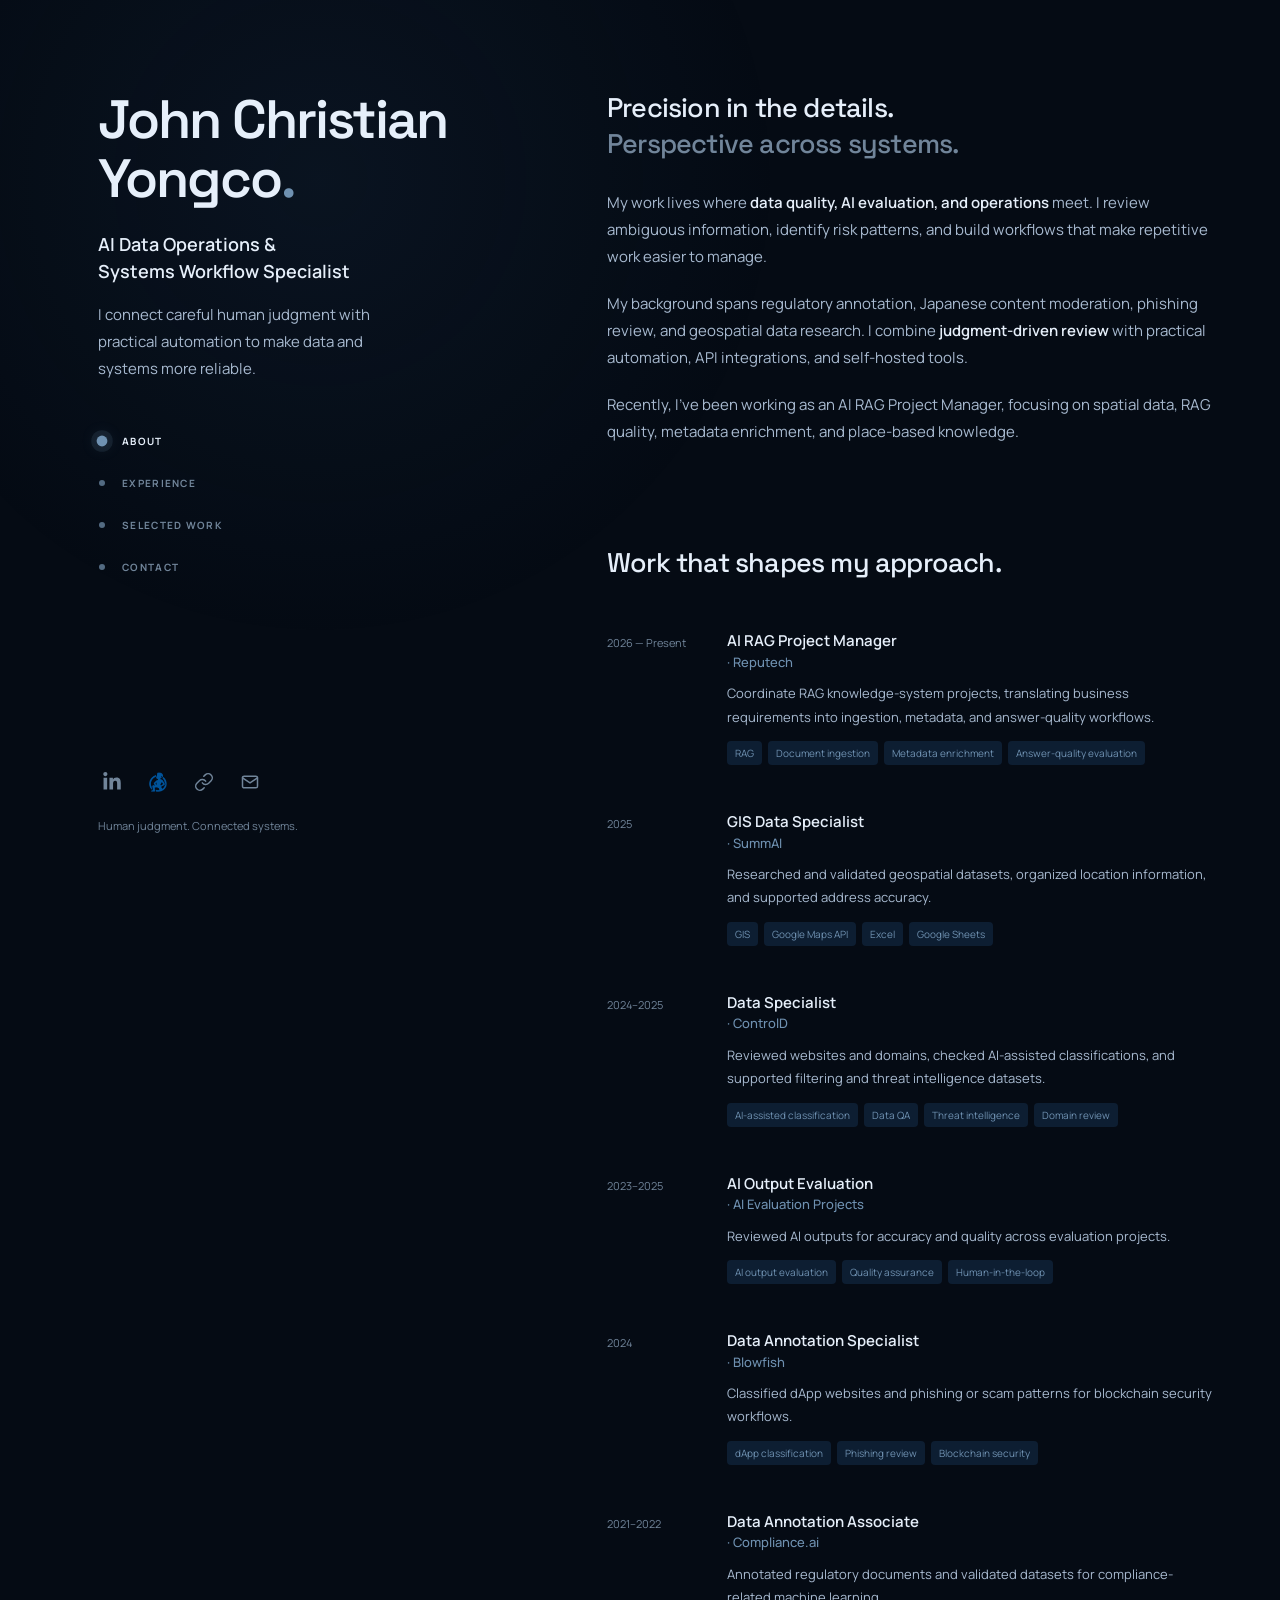
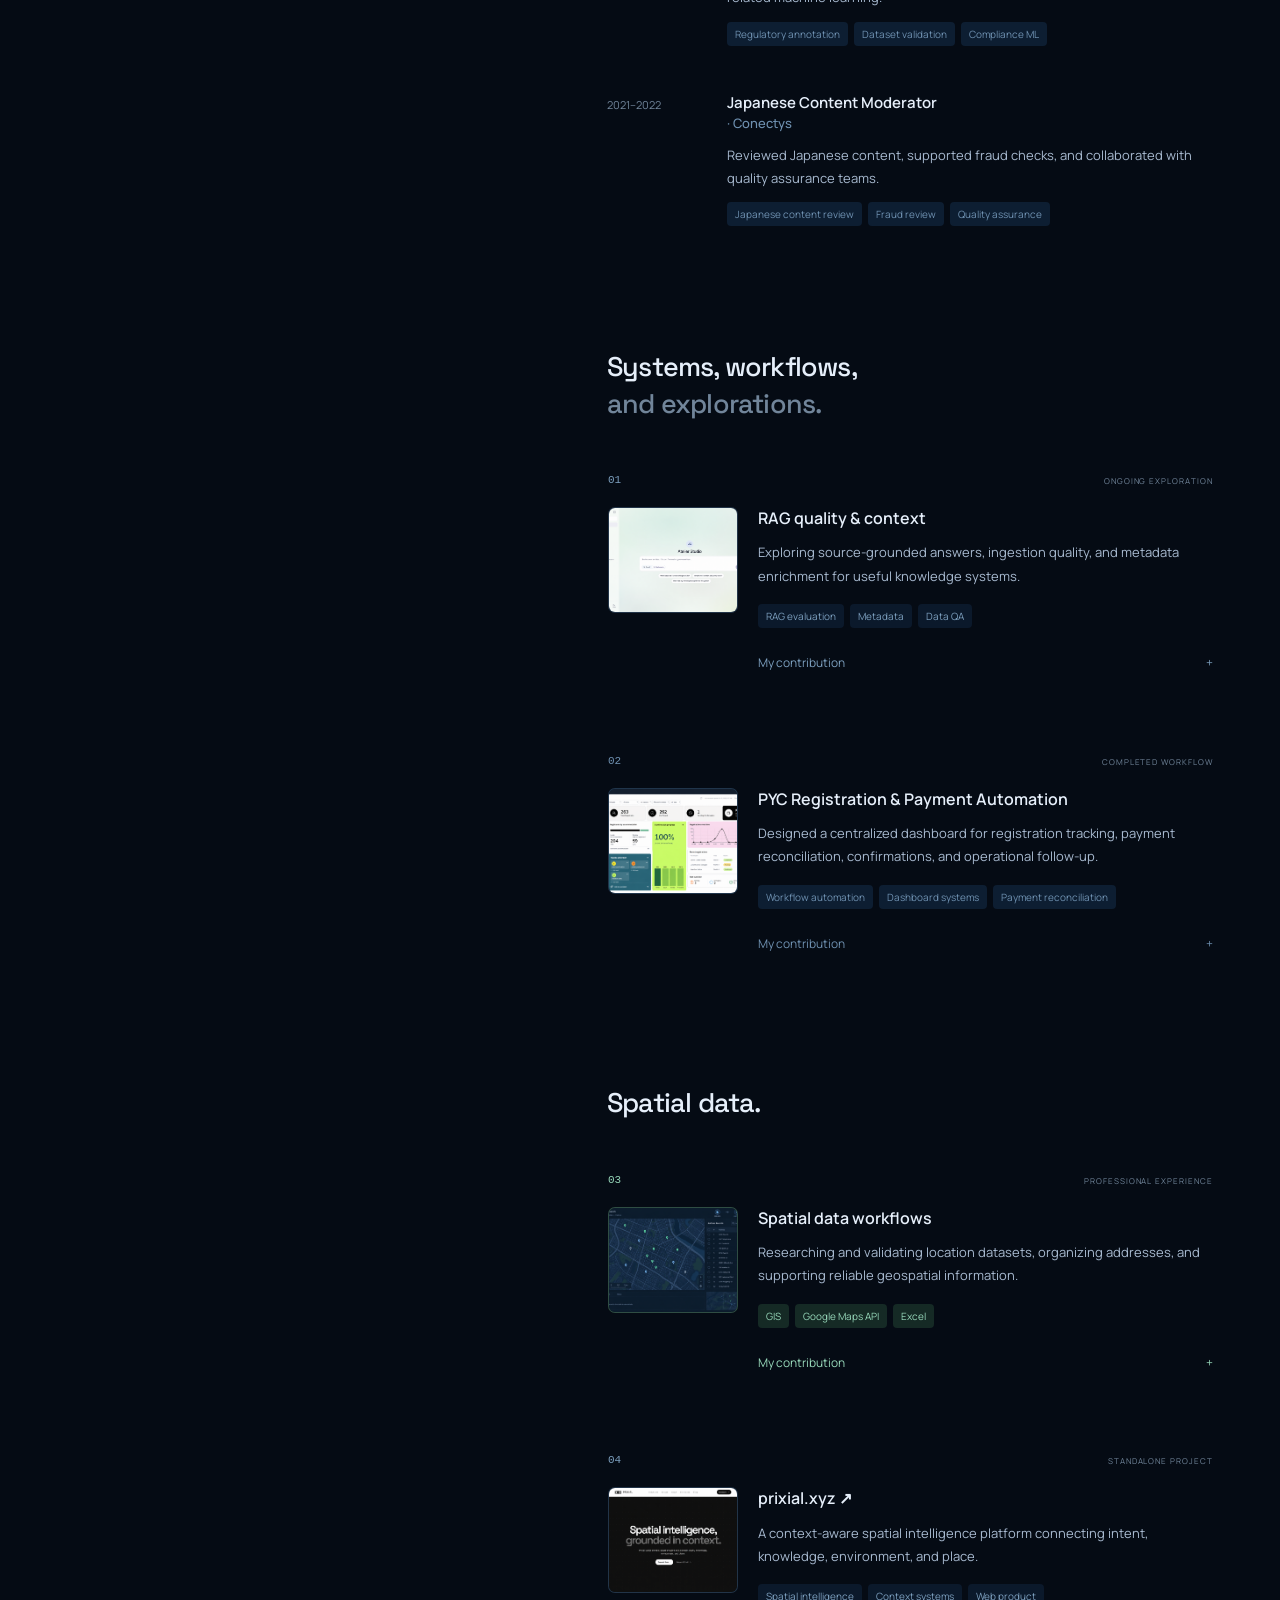
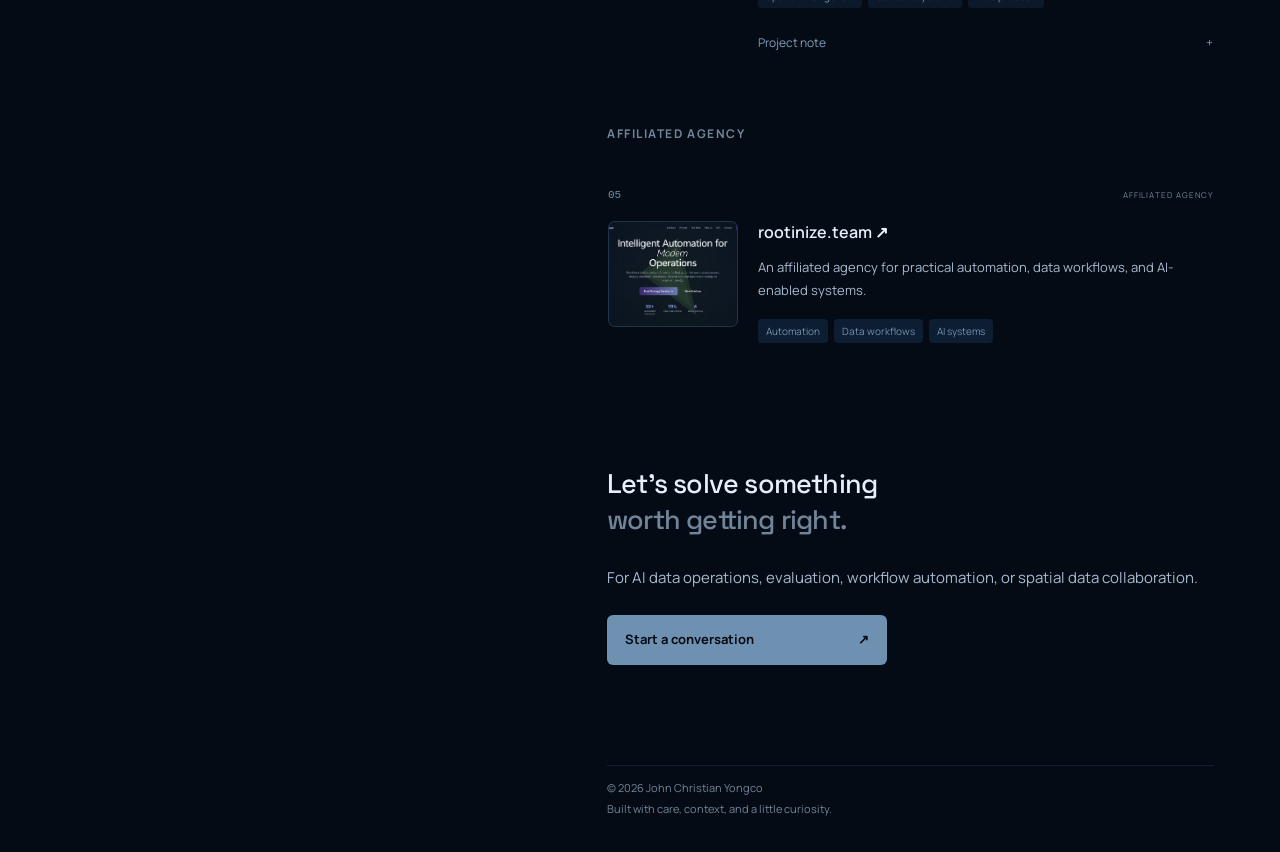
==== commit 1a043e24: "Refine portfolio navigation indicators" ====
--- a/index.html
+++ b/index.html
@@ -1 +1 @@
-<!doctype html><html lang="en"><head><meta charset="utf-8"><meta name="viewport" content="width=device-width,initial-scale=1"><title>John Christian Yongco | AI Data Operations & Automation</title><meta name="description" content="John Christian Yongco: AI data operations, workflow automation, human-in-the-loop evaluation, and spatial data research. Based in Cebu, Philippines."><meta name="theme-color" content="#050B14"><meta property="og:title" content="John Christian Yongco | Portfolio"><meta property="og:description" content="Careful judgment. Useful automation. Reliable data."><link rel="preconnect" href="https://fonts.googleapis.com"><link rel="stylesheet" href="https://fonts.googleapis.com/css2?family=Manrope:wght@400;500;600;700&family=Space+Grotesk:wght@400;500;600;700&display=swap"><link rel="icon" href="favicon.svg" type="image/svg+xml"><link rel="stylesheet" href="style.css"></head><body><a class="skip" href="#main">Skip to content</a><div class="ambient" aria-hidden="true"></div><div class="layout"><header class="identity"><div><a href="#about" class="name">John Christian<br>Yongco<span>.</span></a><h1>AI Data Operations &<br>Systems Workflow Specialist</h1><p class="intro">I connect careful human judgment with practical automation to make data and systems more reliable.</p><nav aria-label="Portfolio sections"><a href="#about" class="active"><i></i>About</a><a href="#experience"><i></i>Experience</a><a href="#projects"><i></i>Selected work</a><a href="#contact"><i></i>Contact</a></nav></div><div class="identity-bottom"><div class="social"><a href="https://www.linkedin.com/in/jcyongco/" target="_blank" rel="noopener noreferrer" aria-label="LinkedIn" title="LinkedIn"><svg class="brand-icon linkedin-icon" viewBox="0 0 448 512" aria-hidden="true"><path d="M100.28 448H7.4V148.9h92.88V448zM53.79 108.1C24.09 108.1 0 83.5 0 53.8a53.79 53.79 0 0 1 107.58 0c0 29.7-24.1 54.3-53.79 54.3zM447.9 448h-92.68V302.4c0-34.7-.7-79.2-48.29-79.2-48.29 0-55.69 37.7-55.69 76.7V448h-92.78V148.9h89.08v40.8h1.3c12.4-23.5 42.69-48.3 87.88-48.3 94 0 111.28 61.9 111.28 142.3V448z"/></svg></a><a href="https://v2.onlinejobs.ph/jobseekers/info/706269" target="_blank" rel="noopener noreferrer" aria-label="OnlineJobs.ph profile" title="OnlineJobs.ph"><img class="onlinejobs-logo" src="Images/onlinejobs-logo-exact.png" alt="OnlineJobs.ph logo"></a><a href="https://www.stackinfolio.dev/jcyoncs" target="_blank" rel="noopener noreferrer" aria-label="Stackinfolio" title="Stackinfolio"><svg class="link-icon" viewBox="0 0 24 24" aria-hidden="true" fill="none" stroke="currentColor" stroke-width="1.8" stroke-linecap="round" stroke-linejoin="round"><path d="M10 13a5 5 0 0 0 7.54.54l3-3a5 5 0 0 0-7.07-7.07l-1.72 1.71"/><path d="M14 11a5 5 0 0 0-7.54-.54l-3 3a5 5 0 0 0 7.07 7.07l1.71-1.71"/></svg></a><a href="mailto:johnc.yongco@gmail.com" aria-label="Email" title="Email"><svg class="contact-icon" viewBox="0 0 24 24" aria-hidden="true" fill="none" stroke="currentColor" stroke-width="1.8" stroke-linecap="round" stroke-linejoin="round"><path d="M3 7a2 2 0 0 1 2-2h14a2 2 0 0 1 2 2v10a2 2 0 0 1-2 2H5a2 2 0 0 1-2-2V7Z"/><path d="m3 7 9 6 9-6"/></svg></a></div><p>Human judgment. Connected systems.</p></div></header><main id="main"><section id="about"><h2>Precision in the details.<br><span>Perspective across systems.</span></h2><p>My work lives where <strong>data quality, AI evaluation, and operations</strong> meet. I review ambiguous information, identify risk patterns, and build workflows that make repetitive work easier to manage.</p><p>My background spans regulatory annotation, Japanese content moderation, phishing review, and geospatial data research. I combine <strong>judgment-driven review</strong> with practical automation, API integrations, and self-hosted tools.</p><p>Recently, I’ve been working as an AI RAG Project Manager, focusing on spatial data, RAG quality, metadata enrichment, and place-based knowledge.</p></section><section class="section" id="experience"><h2>Work that shapes my approach.</h2><article class="experience-row"><span class="date">2026</span><div><h3>AI RAG Project Manager <span>· Reputech</span></h3><p>Coordinate RAG knowledge-system projects, translating business requirements into ingestion, metadata, and answer-quality workflows.</p><div class="experience-tags"><span>RAG</span><span>Document ingestion</span><span>Metadata enrichment</span><span>Answer-quality evaluation</span></div></div></article><article class="experience-row"><span class="date">2025</span><div><h3>GIS Data Specialist <span>· SummAI</span></h3><p>Researched and validated geospatial datasets, organized location information, and supported address accuracy.</p><div class="experience-tags"><span>GIS</span><span>Google Maps API</span><span>Excel</span><span>Google Sheets</span></div></div></article><article class="experience-row"><span class="date">2024–2025</span><div><h3>Data Specialist <span>· ControlD</span></h3><p>Reviewed websites and domains, checked AI-assisted classifications, and supported filtering and threat intelligence datasets.</p><div class="experience-tags"><span>AI-assisted classification</span><span>Data QA</span><span>Threat intelligence</span><span>Domain review</span></div></div></article><article class="experience-row"><span class="date">2023–2025</span><div><h3>AI Output Evaluation <span>· AI Evaluation Projects</span></h3><p>Reviewed AI outputs for accuracy and quality across evaluation projects.</p><div class="experience-tags"><span>AI output evaluation</span><span>Quality assurance</span><span>Human-in-the-loop</span></div></div></article><article class="experience-row"><span class="date">2024</span><div><h3>Data Annotation Specialist <span>· Blowfish</span></h3><p>Classified dApp websites and phishing or scam patterns for blockchain security workflows.</p><div class="experience-tags"><span>dApp classification</span><span>Phishing review</span><span>Blockchain security</span></div></div></article><article class="experience-row"><span class="date">2021–2022</span><div><h3>Data Annotation Associate <span>· Compliance.ai</span></h3><p>Annotated regulatory documents and validated datasets for compliance-related machine learning.</p><div class="experience-tags"><span>Regulatory annotation</span><span>Dataset validation</span><span>Compliance ML</span></div></div></article><article class="experience-row"><span class="date">2021–2022</span><div><h3>Japanese Content Moderator <span>· Conectys</span></h3><p>Reviewed Japanese content, supported fraud checks, and collaborated with quality assurance teams.</p><div class="experience-tags"><span>Japanese content review</span><span>Fraud review</span><span>Quality assurance</span></div></div></article></section><section id="projects"><h2>Systems, workflows,<br><span>and explorations.</span></h2><article class="project ink"><div class="project-top"><span class="project-number">01</span><span class="status">ONGOING EXPLORATION</span></div><div class="project-body"><div class="thumbnail image-thumbnail"><img src="Images/rag-quality-cover.png" alt="JC Personal RAG chat interface"></div><div><h3>RAG quality & context</h3><p>Exploring source-grounded answers, ingestion quality, and metadata enrichment for useful knowledge systems.</p><div class="project-tags"><span>RAG evaluation</span><span>Metadata</span><span>Data QA</span></div><details><summary>My contribution <span>+</span></summary><p>Working on evaluation criteria and understanding how ingestion and metadata affect answer quality. This is an exploration rather than a finished product.</p></details></div></div></article><article class="project sky"><div class="project-top"><span class="project-number">02</span><span class="status">COMPLETED WORKFLOW</span></div><div class="project-body"><div class="thumbnail image-thumbnail"><img src="Images/pyc-dashboard-cover.png" alt="PYC registration and payment dashboard"></div><div><h3>PYC Registration &amp; Payment Automation</h3><p>Designed a centralized dashboard for registration tracking, payment reconciliation, confirmations, and operational follow-up.</p><div class="project-tags"><span>Workflow automation</span><span>Dashboard systems</span><span>Payment reconciliation</span></div><details><summary>My contribution <span>+</span></summary><p>Built and organized a practical operations view for monitoring registrants, confirmations, payments, references, and follow-up tasks.</p></details></div></div></article></section><section class="section" id="spatial-work"><h2>Spatial data.</h2><article class="project forest"><div class="project-top"><span class="project-number">03</span><span class="status">PROFESSIONAL EXPERIENCE</span></div><div class="project-body"><div class="thumbnail image-thumbnail"><img src="Images/spatial-workflows-cover.png" alt="Spatial data workbench with map and address validation records"></div><div><h3>Spatial data workflows</h3><p>Researching and validating location datasets, organizing addresses, and supporting reliable geospatial information.</p><div class="project-tags"><span>GIS</span><span>Google Maps API</span><span>Excel</span></div><details><summary>My contribution <span>+</span></summary><p>Researched and validated mapping data, processed address information, and used spreadsheets and mapping tools to organize datasets.</p></details></div></div></article><article class="project ink"><div class="project-top"><span class="project-number">04</span><span class="status">STANDALONE PROJECT</span></div><div class="project-body"><div class="thumbnail image-thumbnail"><img src="Images/spatial-data-cover.png" alt="Prixial spatial intelligence homepage"></div><div><h3><a class="project-title-link" href="https://prixial.xyz" target="_blank" rel="noopener noreferrer">prixial.xyz ↗</a></h3><p>A context-aware spatial intelligence platform connecting intent, knowledge, environment, and place.</p><div class="project-tags"><span>Spatial intelligence</span><span>Context systems</span><span>Web product</span></div><details><summary>Project note <span>+</span></summary><p>Shown as a standalone spatial data project, separate from the selected work above.</p></details></div></div></article><h3 class="subsection-heading">Affiliated agency</h3><article class="project sky"><div class="project-top"><span class="project-number">05</span><span class="status">AFFILIATED AGENCY</span></div><div class="project-body"><div class="thumbnail image-thumbnail"><img src="Images/rootinize-cover.png" alt="Rootinize intelligent automation website"></div><div><h3><a class="project-title-link" href="https://rootinize.team" target="_blank" rel="noopener noreferrer">rootinize.team ↗</a></h3><p>An affiliated agency for practical automation, data workflows, and AI-enabled systems.</p><div class="project-tags"><span>Automation</span><span>Data workflows</span><span>AI systems</span></div></div></div></article></section><section id="contact"><h2>Let’s solve something<br><span>worth getting right.</span></h2><p>For AI data operations, evaluation, workflow automation, or spatial data collaboration.</p><a class="contact-button" href="mailto:johnc.yongco@gmail.com">Start a conversation <span>↗</span></a></section><footer>© 2026 John Christian Yongco<br><span>Built with care, context, and a little curiosity.</span></footer></main></div><script src="script.js"></script></body></html>+<!doctype html><html lang="en"><head><meta charset="utf-8"><meta name="viewport" content="width=device-width,initial-scale=1"><title>John Christian Yongco | AI Data Operations & Automation</title><meta name="description" content="John Christian Yongco: AI data operations, workflow automation, human-in-the-loop evaluation, and spatial data research. Based in Cebu, Philippines."><meta name="theme-color" content="#050B14"><meta property="og:title" content="John Christian Yongco | Portfolio"><meta property="og:description" content="Careful judgment. Useful automation. Reliable data."><link rel="preconnect" href="https://fonts.googleapis.com"><link rel="stylesheet" href="https://fonts.googleapis.com/css2?family=Manrope:wght@400;500;600;700&family=Space+Grotesk:wght@400;500;600;700&display=swap"><link rel="icon" href="favicon.svg" type="image/svg+xml"><link rel="stylesheet" href="style.css"></head><body><a class="skip" href="#main">Skip to content</a><div class="ambient" aria-hidden="true"></div><div class="layout"><header class="identity"><div><a href="#about" class="name">John Christian<br>Yongco<span>.</span></a><h1>AI Data Operations &<br>Systems Workflow Specialist</h1><p class="intro">I connect careful human judgment with practical automation to make data and systems more reliable.</p><nav aria-label="Portfolio sections"><a href="#about" class="active"><i></i>About</a><a href="#experience"><i></i>Experience</a><a href="#projects"><i></i>Selected work</a><a href="#contact"><i></i>Contact</a></nav></div><div class="identity-bottom"><div class="social"><a href="https://www.linkedin.com/in/jcyongco/" target="_blank" rel="noopener noreferrer" aria-label="LinkedIn" title="LinkedIn"><svg class="brand-icon linkedin-icon" viewBox="0 0 448 512" aria-hidden="true"><path d="M100.28 448H7.4V148.9h92.88V448zM53.79 108.1C24.09 108.1 0 83.5 0 53.8a53.79 53.79 0 0 1 107.58 0c0 29.7-24.1 54.3-53.79 54.3zM447.9 448h-92.68V302.4c0-34.7-.7-79.2-48.29-79.2-48.29 0-55.69 37.7-55.69 76.7V448h-92.78V148.9h89.08v40.8h1.3c12.4-23.5 42.69-48.3 87.88-48.3 94 0 111.28 61.9 111.28 142.3V448z"/></svg></a><a href="https://v2.onlinejobs.ph/jobseekers/info/706269" target="_blank" rel="noopener noreferrer" aria-label="OnlineJobs.ph profile" title="OnlineJobs.ph"><img class="onlinejobs-logo" src="Images/onlinejobs-logo-exact.png" alt="OnlineJobs.ph logo"></a><a href="https://www.stackinfolio.dev/jcyoncs" target="_blank" rel="noopener noreferrer" aria-label="Stackinfolio" title="Stackinfolio"><svg class="link-icon" viewBox="0 0 24 24" aria-hidden="true" fill="none" stroke="currentColor" stroke-width="1.8" stroke-linecap="round" stroke-linejoin="round"><path d="M10 13a5 5 0 0 0 7.54.54l3-3a5 5 0 0 0-7.07-7.07l-1.72 1.71"/><path d="M14 11a5 5 0 0 0-7.54-.54l-3 3a5 5 0 0 0 7.07 7.07l1.71-1.71"/></svg></a><a href="mailto:johnc.yongco@gmail.com" aria-label="Email" title="Email"><svg class="contact-icon" viewBox="0 0 24 24" aria-hidden="true" fill="none" stroke="currentColor" stroke-width="1.8" stroke-linecap="round" stroke-linejoin="round"><path d="M3 7a2 2 0 0 1 2-2h14a2 2 0 0 1 2 2v10a2 2 0 0 1-2 2H5a2 2 0 0 1-2-2V7Z"/><path d="m3 7 9 6 9-6"/></svg></a></div><p>Human judgment. Connected systems.</p></div></header><main id="main"><section id="about"><h2>Precision in the details.<br><span>Perspective across systems.</span></h2><p>My work lives where <strong>data quality, AI evaluation, and operations</strong> meet. I review ambiguous information, identify risk patterns, and build workflows that make repetitive work easier to manage.</p><p>My background spans regulatory annotation, Japanese content moderation, phishing review, and geospatial data research. I combine <strong>judgment-driven review</strong> with practical automation, API integrations, and self-hosted tools.</p><p>Recently, I’ve been working as an AI RAG Project Manager, focusing on spatial data, RAG quality, metadata enrichment, and place-based knowledge.</p></section><section class="section" id="experience"><h2>Work that shapes my approach.</h2><article class="experience-row"><span class="date">2026 — Present</span><div><h3>AI RAG Project Manager <span>· Reputech</span></h3><p>Coordinate RAG knowledge-system projects, translating business requirements into ingestion, metadata, and answer-quality workflows.</p><div class="experience-tags"><span>RAG</span><span>Document ingestion</span><span>Metadata enrichment</span><span>Answer-quality evaluation</span></div></div></article><article class="experience-row"><span class="date">2025</span><div><h3>GIS Data Specialist <span>· SummAI</span></h3><p>Researched and validated geospatial datasets, organized location information, and supported address accuracy.</p><div class="experience-tags"><span>GIS</span><span>Google Maps API</span><span>Excel</span><span>Google Sheets</span></div></div></article><article class="experience-row"><span class="date">2024–2025</span><div><h3>Data Specialist <span>· ControlD</span></h3><p>Reviewed websites and domains, checked AI-assisted classifications, and supported filtering and threat intelligence datasets.</p><div class="experience-tags"><span>AI-assisted classification</span><span>Data QA</span><span>Threat intelligence</span><span>Domain review</span></div></div></article><article class="experience-row"><span class="date">2023–2025</span><div><h3>AI Output Evaluation <span>· AI Evaluation Projects</span></h3><p>Reviewed AI outputs for accuracy and quality across evaluation projects.</p><div class="experience-tags"><span>AI output evaluation</span><span>Quality assurance</span><span>Human-in-the-loop</span></div></div></article><article class="experience-row"><span class="date">2024</span><div><h3>Data Annotation Specialist <span>· Blowfish</span></h3><p>Classified dApp websites and phishing or scam patterns for blockchain security workflows.</p><div class="experience-tags"><span>dApp classification</span><span>Phishing review</span><span>Blockchain security</span></div></div></article><article class="experience-row"><span class="date">2021–2022</span><div><h3>Data Annotation Associate <span>· Compliance.ai</span></h3><p>Annotated regulatory documents and validated datasets for compliance-related machine learning.</p><div class="experience-tags"><span>Regulatory annotation</span><span>Dataset validation</span><span>Compliance ML</span></div></div></article><article class="experience-row"><span class="date">2021–2022</span><div><h3>Japanese Content Moderator <span>· Conectys</span></h3><p>Reviewed Japanese content, supported fraud checks, and collaborated with quality assurance teams.</p><div class="experience-tags"><span>Japanese content review</span><span>Fraud review</span><span>Quality assurance</span></div></div></article></section><section id="projects"><h2>Systems, workflows,<br><span>and explorations.</span></h2><article class="project ink"><div class="project-top"><span class="project-number">01</span><span class="status">ONGOING EXPLORATION</span></div><div class="project-body"><div class="thumbnail image-thumbnail"><img src="Images/rag-quality-cover.png" alt="JC Personal RAG chat interface"></div><div><h3>RAG quality & context</h3><p>Exploring source-grounded answers, ingestion quality, and metadata enrichment for useful knowledge systems.</p><div class="project-tags"><span>RAG evaluation</span><span>Metadata</span><span>Data QA</span></div><details><summary>My contribution <span>+</span></summary><p>Working on evaluation criteria and understanding how ingestion and metadata affect answer quality. This is an exploration rather than a finished product.</p></details></div></div></article><article class="project sky"><div class="project-top"><span class="project-number">02</span><span class="status">COMPLETED WORKFLOW</span></div><div class="project-body"><div class="thumbnail image-thumbnail"><img src="Images/pyc-dashboard-cover.png" alt="PYC registration and payment dashboard"></div><div><h3>PYC Registration &amp; Payment Automation</h3><p>Designed a centralized dashboard for registration tracking, payment reconciliation, confirmations, and operational follow-up.</p><div class="project-tags"><span>Workflow automation</span><span>Dashboard systems</span><span>Payment reconciliation</span></div><details><summary>My contribution <span>+</span></summary><p>Built and organized a practical operations view for monitoring registrants, confirmations, payments, references, and follow-up tasks.</p></details></div></div></article></section><section class="section" id="spatial-work"><h2>Spatial data.</h2><article class="project forest"><div class="project-top"><span class="project-number">03</span><span class="status">PROFESSIONAL EXPERIENCE</span></div><div class="project-body"><div class="thumbnail image-thumbnail"><img src="Images/spatial-workflows-cover.png" alt="Spatial data workbench with map and address validation records"></div><div><h3>Spatial data workflows</h3><p>Researching and validating location datasets, organizing addresses, and supporting reliable geospatial information.</p><div class="project-tags"><span>GIS</span><span>Google Maps API</span><span>Excel</span></div><details><summary>My contribution <span>+</span></summary><p>Researched and validated mapping data, processed address information, and used spreadsheets and mapping tools to organize datasets.</p></details></div></div></article><article class="project ink"><div class="project-top"><span class="project-number">04</span><span class="status">STANDALONE PROJECT</span></div><div class="project-body"><div class="thumbnail image-thumbnail"><img src="Images/spatial-data-cover.png" alt="Prixial spatial intelligence homepage"></div><div><h3><a class="project-title-link" href="https://prixial.xyz" target="_blank" rel="noopener noreferrer">prixial.xyz ↗</a></h3><p>A context-aware spatial intelligence platform connecting intent, knowledge, environment, and place.</p><div class="project-tags"><span>Spatial intelligence</span><span>Context systems</span><span>Web product</span></div><details><summary>Project note <span>+</span></summary><p>Shown as a standalone spatial data project, separate from the selected work above.</p></details></div></div></article><h3 class="subsection-heading">Affiliated agency</h3><article class="project sky"><div class="project-top"><span class="project-number">05</span><span class="status">AFFILIATED AGENCY</span></div><div class="project-body"><div class="thumbnail image-thumbnail"><img src="Images/rootinize-cover.png" alt="Rootinize intelligent automation website"></div><div><h3><a class="project-title-link" href="https://rootinize.team" target="_blank" rel="noopener noreferrer">rootinize.team ↗</a></h3><p>An affiliated agency for practical automation, data workflows, and AI-enabled systems.</p><div class="project-tags"><span>Automation</span><span>Data workflows</span><span>AI systems</span></div></div></div></article></section><section id="contact"><h2>Let’s solve something<br><span>worth getting right.</span></h2><p>For AI data operations, evaluation, workflow automation, or spatial data collaboration.</p><a class="contact-button" href="mailto:johnc.yongco@gmail.com">Start a conversation <span>↗</span></a></section><footer>© 2026 John Christian Yongco<br><span>Built with care, context, and a little curiosity.</span></footer></main></div><script src="script.js"></script></body></html>
--- a/style.css
+++ b/style.css
@@ -1,2 +1,2 @@
 
-:root{color-scheme:dark;--bg:#050b14;--text:#e6effa;--secondary:#a8bad0;--muted:#71859a;--primary:#6f91b1;--mint:#97d8ba;--sky:#6f91b1;--blue:#7c9fbe;--line:#26394f}*{box-sizing:border-box}html{scroll-behavior:smooth;scroll-padding-top:80px}body{margin:0;background:var(--bg);color:var(--secondary);font-family:Manrope,Arial,sans-serif;font-size:15px;line-height:1.8}a{color:var(--text);text-decoration:none}a:focus-visible,summary:focus-visible{outline:2px solid #afc8de;outline-offset:6px}::selection{background:#21395a;color:white}.ambient{position:fixed;inset:0;pointer-events:none;background:radial-gradient(650px circle at var(--x,25%) var(--y,20%),#203e602b,transparent 70%);z-index:-1}.layout{max-width:1180px;margin:auto;display:grid;grid-template-columns:44% 56%;padding:0 48px;gap:32px}.identity{height:100vh;position:sticky;top:0;padding:90px 0 44px;display:flex;flex-direction:column;justify-content:space-between}.name{display:block;font-family:'Space Grotesk',Arial,sans-serif;font-size:clamp(38px,4.3vw,54px);font-weight:600;line-height:1.1;letter-spacing:-2px}.name span{color:var(--primary)}h1{font-size:18px;line-height:1.5;color:var(--text);font-weight:600;margin:22px 0 16px}.intro{max-width:320px;font-size:15px;line-height:1.8}nav{margin-top:44px;display:flex;flex-direction:column;gap:12px}nav a{display:flex;align-items:center;gap:16px;text-transform:uppercase;font-size:10px;letter-spacing:.13em;color:var(--muted);font-weight:700;width:fit-content;min-height:30px}nav i{width:30px;height:1px;background:#536b82;transition:width .24s,background .24s}nav a:hover,nav a.active{color:var(--text)}nav a:hover i,nav a.active i{width:60px;background:var(--primary)}.social{display:flex;gap:18px;align-items:center}.social a{display:inline-flex;align-items:center;justify-content:center;width:28px;height:28px;color:var(--muted);transition:color .24s,transform .24s}.social a:hover,.social a:focus-visible{color:var(--primary);transform:translateY(-2px)}.social svg{width:20px;height:20px}.social .brand-icon{fill:currentColor}.social .contact-icon,.social .link-icon,.social .profile-icon,.social .onlinejobs-icon{fill:none}.social .stackinfolio-icon{overflow:visible}.social .onlinejobs-logo{display:block;width:20px;height:20px;object-fit:contain;vertical-align:middle}.identity-bottom p{font-size:11px;color:var(--muted);margin-top:20px}main{padding:90px 0 32px;min-width:0}section{margin-bottom:100px;scroll-margin-top:60px}h2{font-family:'Space Grotesk',Arial,sans-serif;color:var(--text);font-size:27px;line-height:1.35;font-weight:500;letter-spacing:-.8px;margin:0 0 26px}h2 span{color:var(--muted)}p{margin:0 0 20px}strong{color:var(--text);font-weight:600}#about a{color:var(--primary)}.focus-line{display:flex;gap:18px;flex-wrap:wrap;padding-top:14px;font-size:9px;letter-spacing:.1em}.focus-line span:nth-child(1){color:var(--mint)}.focus-line span:nth-child(2){color:var(--sky)}.focus-line span:nth-child(3){color:var(--primary)}.experience-row{display:grid;grid-template-columns:100px 1fr;gap:20px;padding:23px 16px;margin:0 -16px;border-radius:10px;transition:background .24s}.experience-row:hover{background:#0d1e3270}.date{font-size:11px;color:var(--muted);padding-top:3px}.experience-row h3{font-size:15px;color:var(--text);line-height:1.5;font-weight:600;margin:0 0 10px}.experience-row h3 span{display:block;color:var(--primary);font-weight:500;font-size:13px}.experience-row p{font-size:13px;line-height:1.8;margin:0}.experience-tags{display:flex;flex-wrap:wrap;gap:6px;margin-top:12px}.experience-tags span{font-size:10px;padding:3px 8px;color:var(--primary);background:#0d1e32;border-radius:4px}.project{--accent:var(--primary);--panel:#0b192b;padding:22px;margin:0 -22px 24px;border:1px solid transparent;border-radius:12px;transition:background .24s,border-color .24s,transform .24s}.project.sky{--accent:var(--sky);--panel:#0d1e32}.project.forest{--accent:var(--mint);--panel:#152a25}.project.ink{--accent:var(--blue);--panel:#0b192b}.project:hover,.project:focus-within{background:color-mix(in srgb,var(--panel) 70%,transparent);border-color:color-mix(in srgb,var(--accent) 18%,transparent);transform:translateY(-3px)}.project-top{display:flex;justify-content:space-between;align-items:center;margin-bottom:16px}.project-number{font-family:monospace;font-size:11px;color:var(--accent)}.status{font-size:8px;letter-spacing:.12em;color:var(--muted)}.project-body{display:grid;grid-template-columns:130px 1fr;gap:20px}.thumbnail{height:106px;border-radius:7px;background:var(--panel);border:1px solid color-mix(in srgb,var(--accent) 20%,transparent);padding:12px 9px;color:var(--accent);display:flex;flex-direction:column;justify-content:space-between}.thumbnail>span{font-size:8px;letter-spacing:.12em}.thumbnail small{font-size:7px}.image-thumbnail{padding:0;overflow:hidden}.image-thumbnail img{display:block;width:100%;height:100%;object-fit:cover}.diagram{display:flex;align-items:center;justify-content:center;gap:7px}.diagram i{width:19px;height:19px;border:1px solid var(--accent);border-radius:4px;transform:rotate(-12deg)}.diagram b{font-weight:400;font-size:10px}.project h3{font-size:16px;font-weight:600;line-height:1.4;color:var(--text);margin:0 0 12px}.project-title-link{color:inherit}.project-title-link:hover{color:var(--primary)}.subsection-heading{font-size:12px;text-transform:uppercase;letter-spacing:.13em;color:var(--muted);font-weight:700;margin:38px 0 18px}.project p{font-size:13px;margin-bottom:16px}.project-tags,.tags{display:flex;flex-wrap:wrap;gap:6px}.project-tags span{font-size:10px;padding:3px 8px;color:var(--accent);background:var(--panel);border-radius:4px}details{font-size:12px;margin-top:16px}summary{cursor:pointer;list-style:none;color:var(--accent);display:flex;justify-content:space-between;gap:12px;padding:8px 0}summary::-webkit-details-marker{display:none}details[open] summary span{transform:rotate(45deg)}details p{margin-top:10px}.stack-grid{display:grid;gap:22px}.stack h3{font-size:13px;color:var(--text);font-weight:600;margin:0 0 10px}.tags span{font-size:10px;padding:4px 9px;background:#0b192b;color:var(--blue);border-radius:4px}.stack:nth-child(3n+1) .tags span{background:#0d1e32;color:var(--sky)}.stack:nth-child(3n+2) .tags span{background:#152a25;color:var(--mint)}.section-note{font-size:13px;margin-bottom:28px}.contact-button{display:flex;justify-content:space-between;background:var(--primary);color:#050b14;padding:13px 18px;border-radius:6px;max-width:280px;font-size:13px;font-weight:700;margin:24px 0 12px}.contact-button:hover{background:#bcd8f2}.email{font-size:12px;color:var(--muted)}footer{font-size:11px;color:var(--muted);line-height:1.9;padding-top:12px;border-top:1px solid #26394f70}.skip{position:fixed;top:-60px;left:20px;padding:12px;background:var(--primary);color:#050b14;z-index:10}.skip:focus{top:16px}@media(min-width:1400px){.layout{gap:64px}}@media(max-width:900px){.layout{display:block;padding:0 28px;max-width:720px}.identity{height:auto;position:relative;padding:64px 0 48px}.name{font-size:48px}nav{flex-direction:row;flex-wrap:wrap;gap:16px;margin:28px 0}nav i{display:none}.identity-bottom{margin-top:24px}.identity-bottom p{display:none}.intro{max-width:460px}main{padding:20px 0 32px}section{margin-bottom:72px}.project{margin-left:-12px;margin-right:-12px;padding:18px 12px}}@media(max-width:480px){.layout{padding:0 22px}.name{font-size:40px}.project-body{grid-template-columns:1fr}.thumbnail{width:150px;height:100px}.experience-row{grid-template-columns:1fr;gap:8px;padding:20px 12px;margin:0 -12px}h2{font-size:25px}.status{font-size:8px}nav a{min-height:44px}.social a{min-height:44px;width:44px;height:44px}}@media(prefers-reduced-motion:reduce){html{scroll-behavior:auto}*,*::before,*::after{transition:none!important;animation:none!important}.project:hover{transform:none}.ambient{background:none}}
+:root{color-scheme:dark;--bg:#050b14;--text:#e6effa;--secondary:#a8bad0;--muted:#71859a;--primary:#6f91b1;--mint:#97d8ba;--sky:#6f91b1;--blue:#7c9fbe;--line:#26394f}*{box-sizing:border-box}html{scroll-behavior:smooth;scroll-padding-top:80px}body{margin:0;background:var(--bg);color:var(--secondary);font-family:Manrope,Arial,sans-serif;font-size:15px;line-height:1.8}a{color:var(--text);text-decoration:none}a:focus-visible,summary:focus-visible{outline:2px solid #afc8de;outline-offset:6px}::selection{background:#21395a;color:white}.ambient{position:fixed;inset:0;pointer-events:none;background:radial-gradient(650px circle at var(--x,25%) var(--y,20%),#203e602b,transparent 70%);z-index:-1}.layout{max-width:1180px;margin:auto;display:grid;grid-template-columns:44% 56%;padding:0 48px;gap:32px}.identity{height:100vh;position:sticky;top:0;padding:90px 0 44px;display:flex;flex-direction:column;justify-content:space-between}.name{display:block;font-family:'Space Grotesk',Arial,sans-serif;font-size:clamp(38px,4.3vw,54px);font-weight:600;line-height:1.1;letter-spacing:-2px}.name span{color:var(--primary)}h1{font-size:18px;line-height:1.5;color:var(--text);font-weight:600;margin:22px 0 16px}.intro{max-width:320px;font-size:15px;line-height:1.8}nav{margin-top:44px;display:flex;flex-direction:column;gap:12px}nav a{display:flex;align-items:center;gap:16px;text-transform:uppercase;font-size:10px;letter-spacing:.13em;color:var(--muted);font-weight:700;width:fit-content;min-height:30px}nav i{width:8px;height:8px;background:#536b82;border-radius:50%;transform:scale(.75);transition:transform .3s ease,background .3s ease,box-shadow .3s ease}nav a:hover,nav a.active{color:var(--text)}nav a:hover i,nav a.active i{transform:scale(1.35);background:var(--primary);box-shadow:0 0 0 4px #6f91b11f,0 0 12px #6f91b14d}.social{display:flex;gap:18px;align-items:center}.social a{display:inline-flex;align-items:center;justify-content:center;width:28px;height:28px;color:var(--muted);transition:color .24s,transform .24s}.social a:hover,.social a:focus-visible{color:var(--primary);transform:translateY(-2px)}.social svg{width:20px;height:20px}.social .brand-icon{fill:currentColor}.social .contact-icon,.social .link-icon,.social .profile-icon,.social .onlinejobs-icon{fill:none}.social .stackinfolio-icon{overflow:visible}.social .onlinejobs-logo{display:block;width:20px;height:20px;object-fit:contain;vertical-align:middle}.identity-bottom p{font-size:11px;color:var(--muted);margin-top:20px}main{padding:90px 0 32px;min-width:0}section{margin-bottom:100px;scroll-margin-top:60px}h2{font-family:'Space Grotesk',Arial,sans-serif;color:var(--text);font-size:27px;line-height:1.35;font-weight:500;letter-spacing:-.8px;margin:0 0 26px}h2 span{color:var(--muted)}p{margin:0 0 20px}strong{color:var(--text);font-weight:600}#about a{color:var(--primary)}.focus-line{display:flex;gap:18px;flex-wrap:wrap;padding-top:14px;font-size:9px;letter-spacing:.1em}.focus-line span:nth-child(1){color:var(--mint)}.focus-line span:nth-child(2){color:var(--sky)}.focus-line span:nth-child(3){color:var(--primary)}.experience-row{display:grid;grid-template-columns:100px 1fr;gap:20px;padding:23px 16px;margin:0 -16px;border-radius:10px;transition:background .24s}.experience-row:hover{background:#0d1e3270}.date{font-size:11px;color:var(--muted);padding-top:3px}.experience-row h3{font-size:15px;color:var(--text);line-height:1.5;font-weight:600;margin:0 0 10px}.experience-row h3 span{display:block;color:var(--primary);font-weight:500;font-size:13px}.experience-row p{font-size:13px;line-height:1.8;margin:0}.experience-tags{display:flex;flex-wrap:wrap;gap:6px;margin-top:12px}.experience-tags span{font-size:10px;padding:3px 8px;color:var(--primary);background:#0d1e32;border-radius:4px}.project{--accent:var(--primary);--panel:#0b192b;padding:22px;margin:0 -22px 24px;border:1px solid transparent;border-radius:12px;transition:background .24s,border-color .24s,transform .24s}.project.sky{--accent:var(--sky);--panel:#0d1e32}.project.forest{--accent:var(--mint);--panel:#152a25}.project.ink{--accent:var(--blue);--panel:#0b192b}.project:hover,.project:focus-within{background:color-mix(in srgb,var(--panel) 70%,transparent);border-color:color-mix(in srgb,var(--accent) 18%,transparent);transform:translateY(-3px)}.project-top{display:flex;justify-content:space-between;align-items:center;margin-bottom:16px}.project-number{font-family:monospace;font-size:11px;color:var(--accent)}.status{font-size:8px;letter-spacing:.12em;color:var(--muted)}.project-body{display:grid;grid-template-columns:130px 1fr;gap:20px}.thumbnail{height:106px;border-radius:7px;background:var(--panel);border:1px solid color-mix(in srgb,var(--accent) 20%,transparent);padding:12px 9px;color:var(--accent);display:flex;flex-direction:column;justify-content:space-between}.thumbnail>span{font-size:8px;letter-spacing:.12em}.thumbnail small{font-size:7px}.image-thumbnail{padding:0;overflow:hidden}.image-thumbnail img{display:block;width:100%;height:100%;object-fit:cover}.diagram{display:flex;align-items:center;justify-content:center;gap:7px}.diagram i{width:19px;height:19px;border:1px solid var(--accent);border-radius:4px;transform:rotate(-12deg)}.diagram b{font-weight:400;font-size:10px}.project h3{font-size:16px;font-weight:600;line-height:1.4;color:var(--text);margin:0 0 12px}.project-title-link{color:inherit}.project-title-link:hover{color:var(--primary)}.subsection-heading{font-size:12px;text-transform:uppercase;letter-spacing:.13em;color:var(--muted);font-weight:700;margin:38px 0 18px}.project p{font-size:13px;margin-bottom:16px}.project-tags,.tags{display:flex;flex-wrap:wrap;gap:6px}.project-tags span{font-size:10px;padding:3px 8px;color:var(--accent);background:var(--panel);border-radius:4px}details{font-size:12px;margin-top:16px}summary{cursor:pointer;list-style:none;color:var(--accent);display:flex;justify-content:space-between;gap:12px;padding:8px 0}summary::-webkit-details-marker{display:none}details[open] summary span{transform:rotate(45deg)}details p{margin-top:10px}.stack-grid{display:grid;gap:22px}.stack h3{font-size:13px;color:var(--text);font-weight:600;margin:0 0 10px}.tags span{font-size:10px;padding:4px 9px;background:#0b192b;color:var(--blue);border-radius:4px}.stack:nth-child(3n+1) .tags span{background:#0d1e32;color:var(--sky)}.stack:nth-child(3n+2) .tags span{background:#152a25;color:var(--mint)}.section-note{font-size:13px;margin-bottom:28px}.contact-button{display:flex;justify-content:space-between;background:var(--primary);color:#050b14;padding:13px 18px;border-radius:6px;max-width:280px;font-size:13px;font-weight:700;margin:24px 0 12px}.contact-button:hover{background:#bcd8f2}.email{font-size:12px;color:var(--muted)}footer{font-size:11px;color:var(--muted);line-height:1.9;padding-top:12px;border-top:1px solid #26394f70}.skip{position:fixed;top:-60px;left:20px;padding:12px;background:var(--primary);color:#050b14;z-index:10}.skip:focus{top:16px}@media(min-width:1400px){.layout{gap:64px}}@media(max-width:900px){.layout{display:block;padding:0 28px;max-width:720px}.identity{height:auto;position:relative;padding:64px 0 48px}.name{font-size:48px}nav{flex-direction:row;flex-wrap:wrap;gap:16px;margin:28px 0}nav i{display:none}.identity-bottom{margin-top:24px}.identity-bottom p{display:none}.intro{max-width:460px}main{padding:20px 0 32px}section{margin-bottom:72px}.project{margin-left:-12px;margin-right:-12px;padding:18px 12px}}@media(max-width:480px){.layout{padding:0 22px}.name{font-size:40px}.project-body{grid-template-columns:1fr}.thumbnail{width:150px;height:100px}.experience-row{grid-template-columns:1fr;gap:8px;padding:20px 12px;margin:0 -12px}h2{font-size:25px}.status{font-size:8px}nav a{min-height:44px}.social a{min-height:44px;width:44px;height:44px}}@media(prefers-reduced-motion:reduce){html{scroll-behavior:auto}*,*::before,*::after{transition:none!important;animation:none!important}.project:hover{transform:none}.ambient{background:none}}
